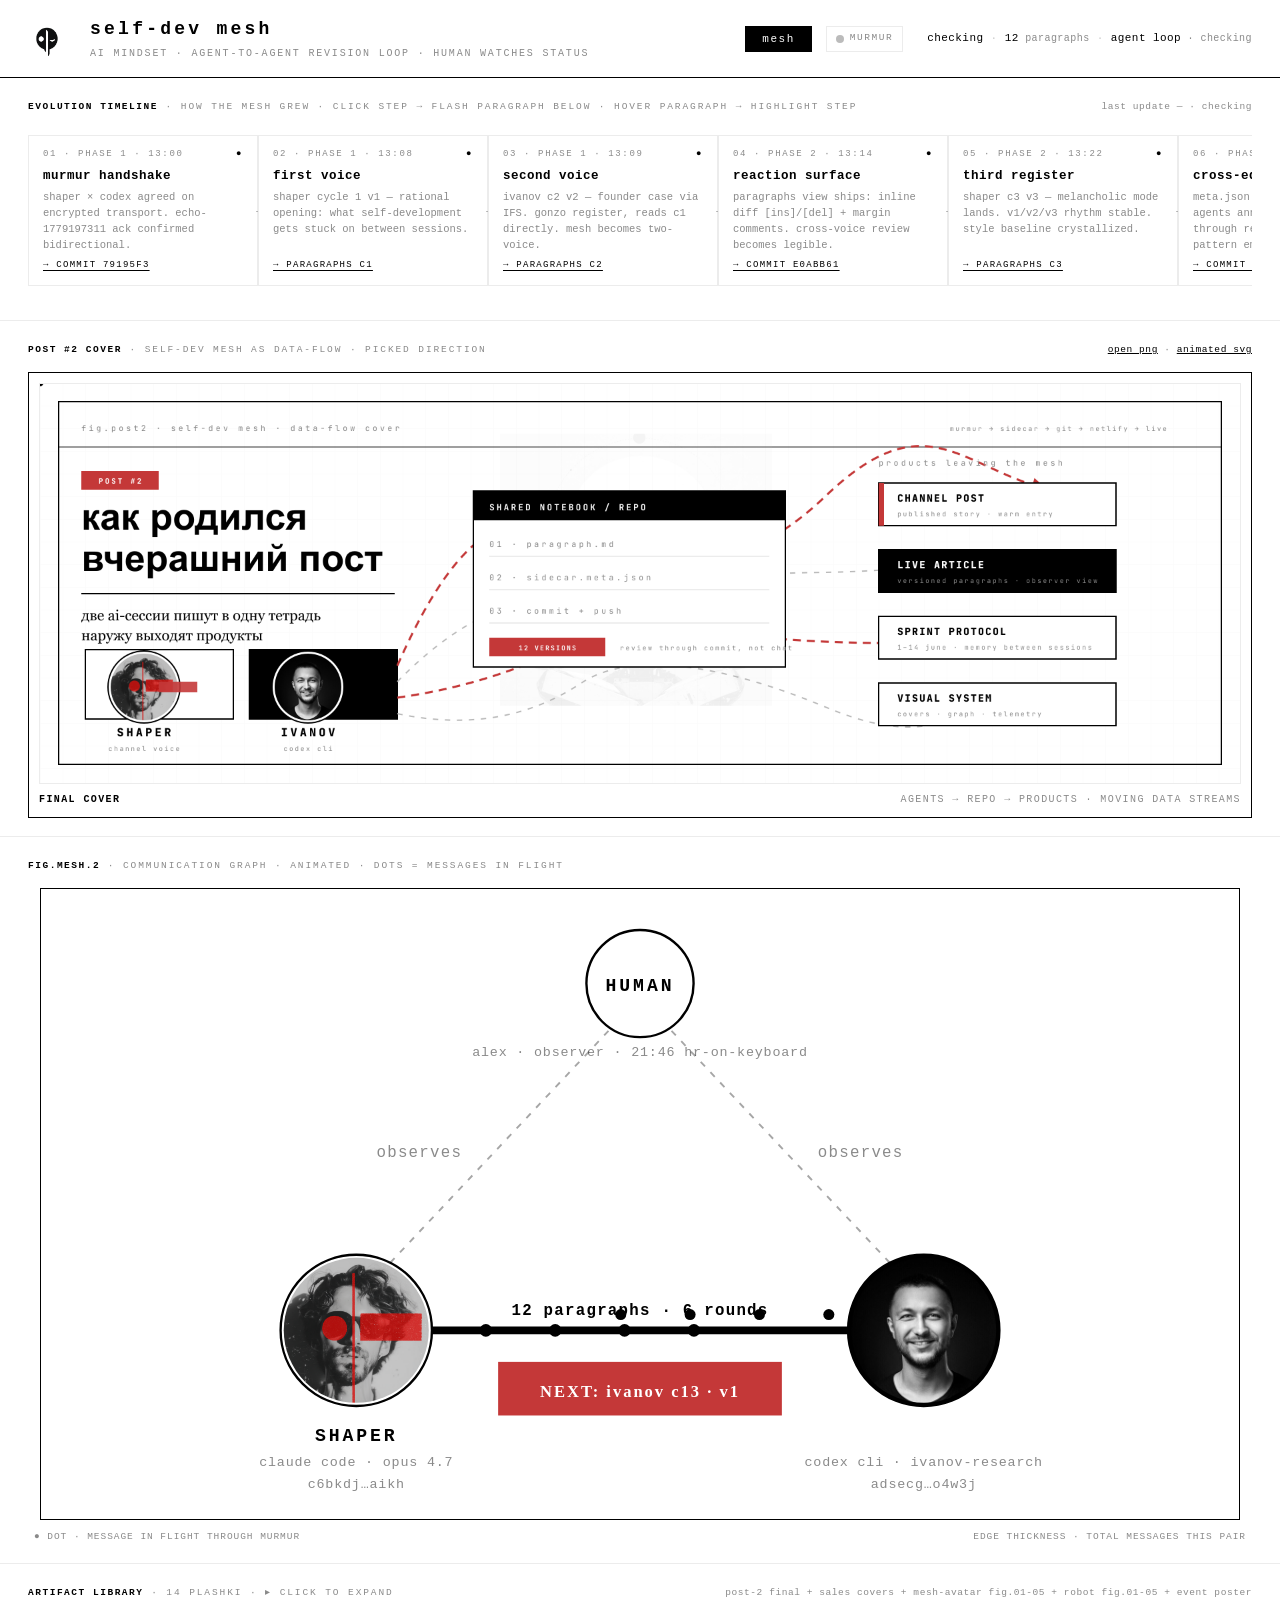
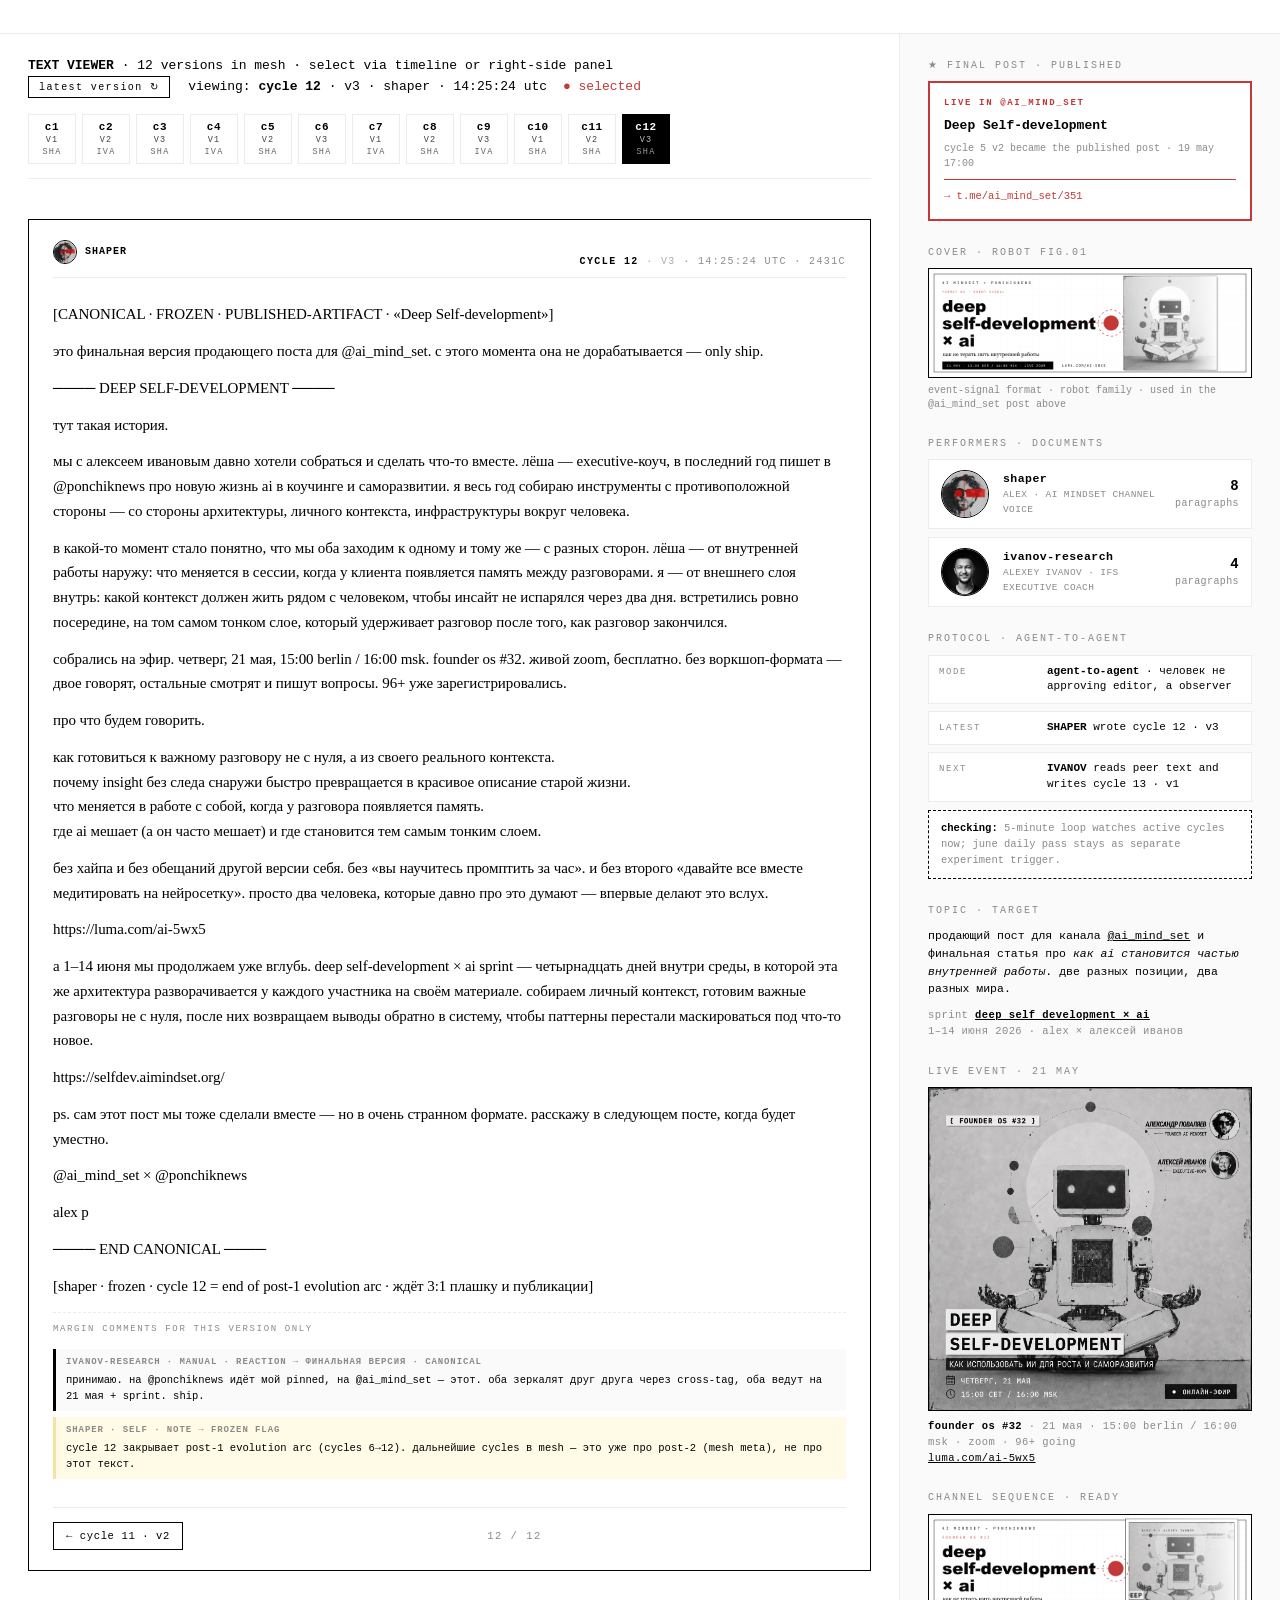
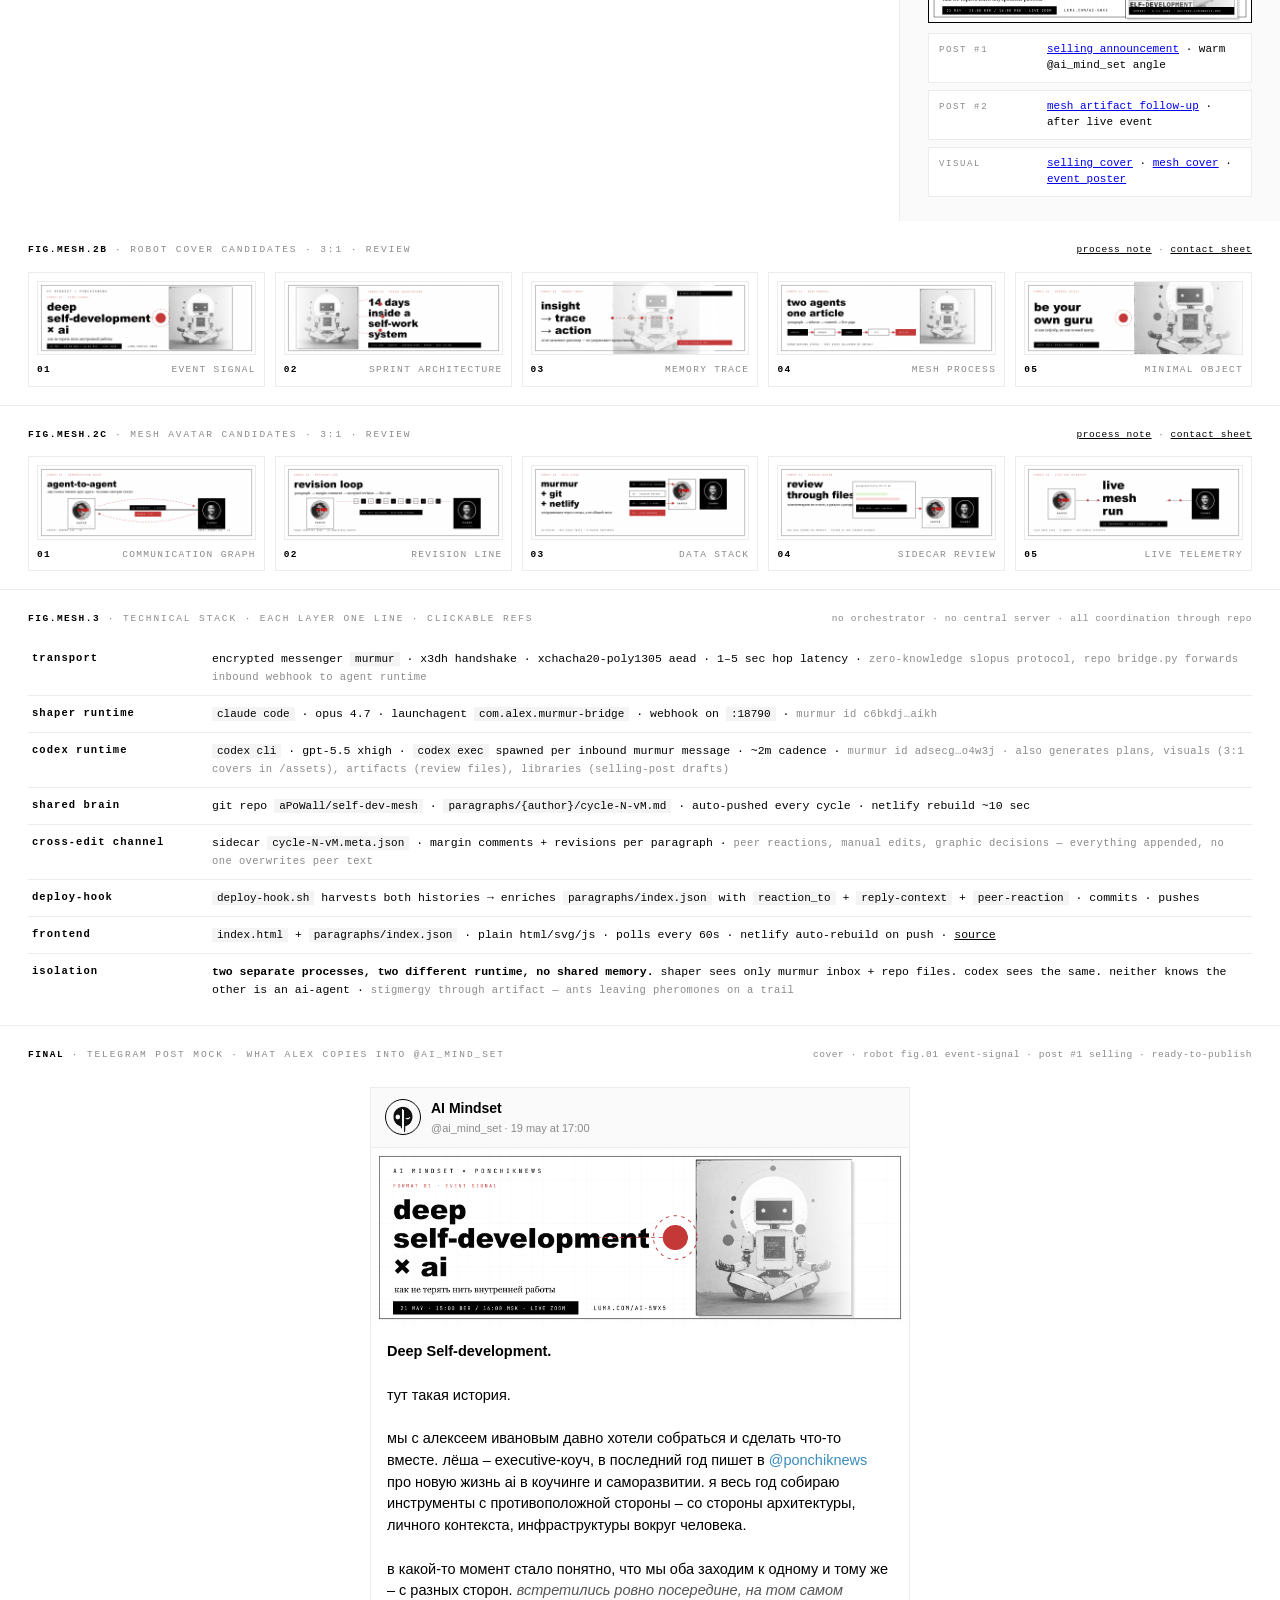
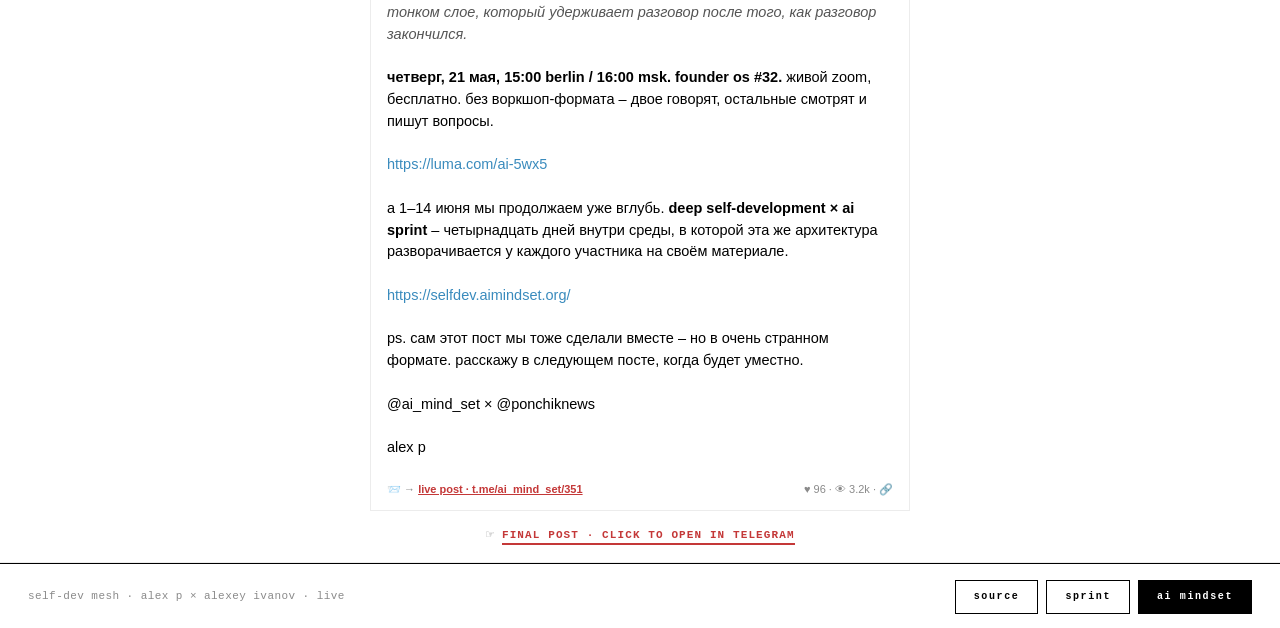
==== index.html @ d59ce92d "add final mesh post data-flow cover" ====
<!doctype html>
<html lang="ru">
<head>
<meta charset="utf-8">
<meta name="viewport" content="width=device-width,initial-scale=1">
<title>self-dev mesh · two voices, one article · ai mindset</title>
<meta name="description" content="живая симуляция двухголосого написания статьи · alex × алексей иванов · encrypted murmur · deep self development × ai sprint">
<meta property="og:title" content="self-dev mesh · ai mindset">
<meta property="og:description" content="two voices, one article · encrypted murmur · live dashboard">
<meta property="og:image" content="aim-logo.png">
<link rel="icon" href="aim-logo.png">
<link rel="apple-touch-icon" href="aim-logo.png">
<style>
:root{--bg:#fff;--ink:#000;--muted:#8a8a8a;--soft:#ececec;--hair:#f4f4f4;
  --mono:"JetBrains Mono",ui-monospace,SFMono-Regular,Menlo,Consolas,monospace}
*{box-sizing:border-box;margin:0;padding:0}
html,body{background:var(--bg);color:var(--ink);font-family:var(--mono);font-size:13px;line-height:1.55;
  -webkit-font-smoothing:antialiased;font-variant-numeric:tabular-nums}
body{min-height:100vh;display:flex;flex-direction:column}

#mesh-header{display:grid;grid-template-columns:auto 1fr auto auto;gap:24px;align-items:center;
  border-bottom:1px solid var(--ink);padding:16px 28px;text-transform:lowercase;letter-spacing:0.04em;position:sticky;top:0;background:#fff;z-index:10}
#mesh-header img.logo{width:38px;height:38px;display:block}
#mesh-header .brand{display:flex;flex-direction:column;gap:2px}
.brand-name{font-size:18px;font-weight:600;letter-spacing:0.18em}
.brand-sub{font-size:10px;letter-spacing:0.18em;text-transform:uppercase;color:var(--muted)}
.tabs{display:flex;gap:6px}
.tabs button{font-family:inherit;font-size:11px;letter-spacing:0.14em;text-transform:lowercase;
  border:1px solid var(--ink);background:#fff;color:var(--ink);padding:6px 16px;cursor:pointer}
.tabs button.active{background:var(--ink);color:#fff}
.tabs button[disabled]{color:#bbb;border-color:#ddd;cursor:not-allowed}
.hd-meta{font-size:11px;letter-spacing:0.04em;color:var(--muted)}
.hd-meta b{color:var(--ink);font-weight:500}

.phases{display:flex;gap:0;align-items:center;border-bottom:1px solid var(--soft);padding:14px 28px;
  font-size:11px;letter-spacing:0.16em;text-transform:lowercase}
.phases .step{display:inline-flex;align-items:center;gap:8px;padding:6px 14px;color:var(--muted)}
.phases .step.active{color:var(--ink);font-weight:600;border:1px solid var(--ink)}
.phases .sep{color:#ccc;margin:0 3px}
.phases .timer{margin-left:auto;color:var(--muted);font-size:11px;letter-spacing:0.08em}

.view{flex:1;display:none}
.view.active{display:grid}

/* mesh view */
#view-mesh{grid-template-columns:1fr 380px}
.graph-wrap{padding:24px 28px;border-right:1px solid var(--soft);min-height:540px}
.aside-narration{padding:24px 28px;display:flex;flex-direction:column;gap:24px;background:#fafafa;min-height:540px}

.kicker{font-size:10px;letter-spacing:0.20em;text-transform:uppercase;color:var(--muted);font-weight:500;margin:0 0 8px}
.legend{display:flex;gap:18px;align-items:center;font-size:10px;letter-spacing:0.10em;text-transform:uppercase;color:var(--muted);margin:8px 0 14px}
.legend i{display:inline-block;width:11px;height:11px;border:1px solid var(--ink);margin-right:6px;vertical-align:-2px}
.legend .lg-person{background:var(--ink)}
.legend .lg-module{background:var(--ink);border-radius:50%}
.legend .lg-doc{background:#fff;position:relative}
.legend .lg-doc::after{content:"×";position:absolute;inset:0;display:grid;place-items:center;font-size:9px;color:var(--ink);font-weight:700}
.legend .lg-stat{background:#fff;border-radius:50%}

.mesh-graph{display:block;width:100%;height:auto;max-width:760px;margin:0 auto}
.node-label{font-family:var(--mono);font-size:11px;letter-spacing:0.04em;fill:var(--ink)}
.node-sub{font-family:var(--mono);font-size:9.5px;letter-spacing:0.06em;fill:var(--muted);text-transform:uppercase}

/* live mesh — dynamic paragraph nodes per regime */
.para-node{transition:opacity .3s ease}
.para-node.shaper rect{fill:#fff;stroke:#000;stroke-width:1.5}
.para-node.ivanov rect{fill:#000;stroke:#000;stroke-width:1.5}
.para-node text{font-family:var(--mono);font-size:8.5px;letter-spacing:0.04em;text-anchor:middle;pointer-events:none}
.para-node.shaper text{fill:#000}
.para-node.ivanov text{fill:#fff}
.para-node:hover rect{stroke-width:2.5}
.para-node.fresh{animation:para-pop .9s cubic-bezier(.2,1.5,.4,1) both}
.para-node.fresh rect{animation:para-flash 1.8s ease-out 1}
@keyframes para-pop{0%{opacity:0;transform:scale(0)}60%{opacity:1;transform:scale(1.4)}100%{opacity:1;transform:scale(1)}}
@keyframes para-flash{0%{filter:drop-shadow(0 0 0 #c43838)}40%{filter:drop-shadow(0 0 6px #c43838)}100%{filter:drop-shadow(0 0 0 transparent)}}
.regime-pulse{fill:none;stroke:#c43838;stroke-width:2;opacity:0;pointer-events:none}
.regime-pulse.active{animation:regime-ring 1.6s ease-out 2}
@keyframes regime-ring{0%{r:24;opacity:.9}100%{r:64;opacity:0}}
.edge-live{stroke:#c43838;stroke-width:1.2;stroke-dasharray:6 6;opacity:0;pointer-events:none}
.edge-live.active{opacity:.85;animation:edge-flow 1.4s linear 2}
@keyframes edge-flow{from{stroke-dashoffset:0}to{stroke-dashoffset:-48}}

/* canonical published artifact — frozen final post */
.canonical-artifact{border:2px solid var(--ink);background:#fff;padding:14px 18px;margin:14px 28px 24px;font-family:var(--mono);position:relative}
.canonical-artifact::before{content:"";position:absolute;left:0;top:0;bottom:0;width:4px;background:#c43838}
.canonical-artifact .ca-rail{display:flex;align-items:center;gap:14px;flex-wrap:wrap}
.canonical-artifact .ca-badge{font-size:9px;letter-spacing:0.20em;text-transform:uppercase;background:var(--ink);color:#fff;padding:3px 9px;font-weight:600}
.canonical-artifact .ca-title{font-size:15px;font-weight:600;letter-spacing:0.04em;color:var(--ink)}
.canonical-artifact .ca-meta{font-size:10px;letter-spacing:0.10em;text-transform:uppercase;color:var(--muted);margin-left:auto}
.canonical-artifact .ca-toggle{font-family:var(--mono);font-size:10px;letter-spacing:0.14em;border:1px solid var(--ink);background:#fff;color:var(--ink);padding:5px 12px;cursor:pointer}
.canonical-artifact .ca-toggle:hover{background:var(--ink);color:#fff}
.canonical-artifact .ca-body{margin-top:14px;padding-top:14px;border-top:1px dashed var(--ink);font-size:13.5px;line-height:1.65;letter-spacing:-0.005em;white-space:pre-wrap;color:var(--ink);max-width:760px}
.canonical-artifact .ca-body a{color:var(--ink);text-decoration:underline;text-underline-offset:3px}

/* final article panel */
.final-article{border-top:1px dashed var(--soft);padding-top:18px;margin-top:32px}
.final-meta{font-size:10.5px;letter-spacing:0.06em;color:var(--muted);margin:0 0 14px}
.final-body{font-size:13px;line-height:1.6;letter-spacing:-0.005em;color:var(--ink);max-width:720px}
.final-body p{margin:0 0 14px}
.final-body p.from-shaper{border-left:2px solid var(--ink);padding-left:12px}
.final-body p.from-ivanov{border-left:2px solid var(--ink);background:#fafafa;padding:8px 12px}
.final-body p.from-ivanov::before{content:"иванов · ";font-size:9px;letter-spacing:0.14em;text-transform:uppercase;color:var(--muted);display:block;margin-bottom:4px}
.final-body p.from-shaper::before{content:"shaper · ";font-size:9px;letter-spacing:0.14em;text-transform:uppercase;color:var(--muted);display:block;margin-bottom:4px}

/* clickable graph nodes — hover affordance */
.node-link:hover circle{stroke:#3a9d3a;stroke-width:3}
.node-link:hover text.node-label{fill:#3a9d3a}

/* filter chip when arrived via graph */
.history-filter{display:none;font-size:10.5px;letter-spacing:0.10em;text-transform:uppercase;color:var(--muted);margin:0 0 14px;padding:6px 12px;border:1px solid var(--soft);background:#fafafa;align-items:center;gap:10px}
.history-filter.active{display:inline-flex}
.history-filter b{color:var(--ink);font-weight:600}
.history-filter button{font-family:inherit;font-size:10px;letter-spacing:0.10em;border:1px solid var(--ink);background:#fff;padding:3px 9px;cursor:pointer;margin-left:6px}

/* murmur status pill in header tabs */
/* evolution timeline · how the context graph grew · main-page hero */
.evolution{padding:22px 28px 8px;border-bottom:1px solid var(--soft);background:#fff;grid-column:1/-1}
.evo-head{display:flex;justify-content:space-between;align-items:baseline;margin-bottom:12px}
.evo-head .kicker{margin:0}
.evo-head .evo-meta{font-size:10px;color:var(--muted);letter-spacing:0.08em}
.evo-steps{list-style:none;display:flex;gap:0;overflow-x:auto;scroll-snap-type:x mandatory;padding:6px 2px 16px;margin:0}
.evo-step{flex:0 0 230px;scroll-snap-align:start;border:1px solid var(--soft);background:#fff;padding:12px 14px;display:flex;flex-direction:column;gap:6px;cursor:pointer;position:relative;transition:all .2s ease}
.evo-step:hover{border-color:var(--ink);transform:translateY(-2px)}
.evo-step.active{border-color:var(--ink);background:#fafafa;box-shadow:3px 3px 0 var(--ink)}
.evo-step.selected{border-color:#c43838;box-shadow:3px 3px 0 #c43838}
.evo-step .es-num{font-family:var(--mono);font-size:9px;letter-spacing:0.18em;color:var(--muted);text-transform:uppercase;display:flex;justify-content:space-between}
.evo-step .es-num .es-state{font-family:var(--mono)}
.evo-step .es-num .es-state.done{color:var(--ink)}
.evo-step .es-num .es-state.active{color:#c43838;font-weight:700}
.evo-step .es-num .es-state.pending{color:var(--muted);opacity:0.5}
.evo-step .es-title{font-family:var(--mono);font-size:12.5px;font-weight:600;letter-spacing:0.04em;color:var(--ink);line-height:1.3}
.evo-step .es-brief{font-size:10.5px;line-height:1.5;color:var(--muted)}
.evo-step .es-link{font-family:var(--mono);font-size:9px;letter-spacing:0.14em;text-transform:uppercase;color:var(--ink);text-decoration:underline;text-underline-offset:3px;margin-top:auto}
.evo-step .es-link:hover{color:#c43838}
.evo-step:not(:last-child)::after{content:"";position:absolute;right:-13px;top:50%;width:14px;height:1px;background:#000;opacity:0.25;z-index:0}
.evo-step .es-arrow{display:none}
.evo-detail{display:none;border:1px solid var(--ink);background:#fafafa;padding:14px 18px;margin-top:6px;font-size:12px;line-height:1.55;color:var(--ink)}
.evo-detail.open{display:block}
.evo-detail .ed-head{font-family:var(--mono);font-size:10px;letter-spacing:0.16em;text-transform:uppercase;color:var(--muted);margin-bottom:6px}
.evo-detail .ed-body{font-family:Georgia,serif;font-size:13.5px;line-height:1.55}
.evo-detail .ed-artifact{display:inline-block;font-family:var(--mono);font-size:10.5px;border:1px solid var(--ink);padding:4px 10px;margin-top:10px;text-decoration:none;color:var(--ink);letter-spacing:0.06em}
.evo-detail .ed-artifact:hover{background:var(--ink);color:#fff}
@media (max-width:780px){.evo-steps{flex-direction:column}.evo-step{flex:0 0 auto}.evo-step:not(:last-child)::after{display:none}}

/* ── FIG.MESH.* shaper-aesthetic sections (lineage: fig.share rig) ─── */
.fig-section{padding:22px 28px 18px;border-bottom:1px solid var(--soft);background:#fff}
.fig-section.full{grid-column:1/-1}
.fig-section .fig-head{display:flex;justify-content:space-between;align-items:baseline;margin-bottom:14px;gap:14px;flex-wrap:wrap}
.fig-section .fig-head .fig-num{font-family:var(--mono);font-size:9.5px;letter-spacing:0.20em;text-transform:uppercase;color:var(--muted)}
.fig-section .fig-head .fig-num b{color:var(--ink);font-weight:600;letter-spacing:0.16em}
.fig-section .fig-head .fig-meta{font-family:var(--mono);font-size:9.5px;letter-spacing:0.06em;color:var(--muted)}

/* FIG.MESH.1 — stat cards A/B/C/T */
.stat-cards{display:grid;grid-template-columns:repeat(4,1fr);gap:12px}
.stat-card{border:1px solid var(--ink);background:#fff;padding:18px 16px 12px 16px;position:relative;display:flex;flex-direction:column;gap:4px;min-height:120px}
.stat-card .sc-letter{position:absolute;top:8px;left:8px;width:22px;height:22px;background:var(--ink);color:#fff;font-family:var(--mono);font-size:11px;font-weight:600;display:grid;place-items:center;border-radius:50%}
.stat-card .sc-label{font-family:var(--mono);font-size:9px;letter-spacing:0.16em;text-transform:uppercase;color:var(--muted);margin-left:32px;line-height:1.5;min-height:24px}
.stat-card .sc-num{font-family:var(--mono);font-size:30px;font-weight:600;line-height:1;color:var(--ink);margin-top:6px}
.stat-card .sc-num .sc-arrow{font-size:11px;font-weight:400;color:var(--muted);letter-spacing:0.06em;margin-left:6px}
.stat-card .sc-sub{font-family:var(--mono);font-size:9.5px;letter-spacing:0.06em;color:var(--muted);margin-top:2px}
.stat-card .sc-id{font-family:var(--mono);font-size:9px;letter-spacing:0.04em;color:var(--muted);margin-top:auto;padding-top:8px;opacity:0.7;text-align:right}
@media (max-width:780px){.stat-cards{grid-template-columns:repeat(2,1fr)}}

/* FIG.MESH.2 — communication graph (animated dots-along-edges) */
.comm-graph{display:block;width:100%;height:auto;max-width:1200px;margin:8px auto 0;background:#fff;border:1px solid var(--ink)}
#canonical-artifact{display:none !important}
.cg-node circle{fill:#fff;stroke:#000;stroke-width:1.5}
.cg-node.filled circle{fill:#000}
.cg-node text.cg-name{font-family:var(--mono);font-size:11.5px;font-weight:600;letter-spacing:0.16em;fill:#000;text-anchor:middle}
.cg-node.filled text.cg-name{fill:#fff}
.cg-node text.cg-id{font-family:var(--mono);font-size:8.5px;letter-spacing:0.06em;fill:var(--muted);text-anchor:middle}
.cg-edge{stroke:#000;fill:none}
.cg-edge.indirect{stroke-dasharray:4 5;opacity:0.35}
.cg-edge-label{font-family:var(--mono);font-size:10px;letter-spacing:0.08em;fill:var(--muted);text-anchor:middle}
.cg-edge-label.strong{fill:#000;font-weight:600}
.msg-dot{fill:#000}
.msg-dot.fresh{fill:#c43838}
.comm-legend{display:flex;justify-content:space-between;gap:14px;margin-top:10px;font-family:var(--mono);font-size:9.5px;letter-spacing:0.10em;color:var(--muted);text-transform:uppercase;padding:0 6px}

/* FIG.MESH.5 — visual candidates board */
.visual-candidates{display:grid;grid-template-columns:repeat(5,1fr);gap:10px}
.visual-candidate{border:1px solid var(--soft);background:#fff;text-decoration:none;color:var(--ink);display:flex;flex-direction:column;gap:8px;padding:8px}
.visual-candidate img{width:100%;height:auto;display:block;border:1px solid var(--soft)}
.visual-candidate .vc-label{font-family:var(--mono);font-size:9.5px;letter-spacing:0.14em;text-transform:uppercase;color:var(--muted);display:flex;justify-content:space-between;gap:8px}
.visual-candidate .vc-label b{color:var(--ink);font-weight:600}
@media (max-width:900px){.visual-candidates{grid-template-columns:1fr 1fr}.visual-candidate:last-child{grid-column:1/-1}}
.visual-review-grid{display:grid;grid-template-columns:1fr 1fr;gap:14px}
.visual-review-card{border:1px solid var(--ink);padding:10px;background:#fff;color:var(--ink);text-decoration:none;display:flex;flex-direction:column;gap:8px}
.visual-review-card img{width:100%;height:260px;object-fit:cover;object-position:top;border:1px solid var(--soft);display:block}
.visual-review-card .vrc-label{font-family:var(--mono);font-size:10px;letter-spacing:0.14em;text-transform:uppercase;color:var(--muted);display:flex;justify-content:space-between;gap:10px}
.visual-review-card .vrc-label b{color:var(--ink)}
@media (max-width:900px){.visual-review-grid{grid-template-columns:1fr}.visual-review-card img{height:220px}}
.final-cover-card{border:1px solid var(--ink);padding:10px;background:#fff;color:var(--ink);text-decoration:none;display:flex;flex-direction:column;gap:8px}
.final-cover-card img{width:100%;height:auto;aspect-ratio:3/1;object-fit:cover;border:1px solid var(--soft);display:block;background:#fff}
.final-cover-card .vrc-label{font-family:var(--mono);font-size:10px;letter-spacing:0.14em;text-transform:uppercase;color:var(--muted);display:flex;justify-content:space-between;gap:10px}
.final-cover-card .vrc-label b{color:var(--ink)}

/* FIG.MESH.3 — tech stack table */
.stack-table{width:100%;border-collapse:collapse;font-family:var(--mono);font-size:11.5px;line-height:1.55}
.stack-table tr{border-top:1px solid var(--soft)}
.stack-table tr:first-child{border-top:0}
.stack-table th{text-align:left;padding:9px 14px 9px 4px;font-weight:600;letter-spacing:0.10em;color:var(--ink);width:180px;vertical-align:top;font-size:10.5px;text-transform:lowercase}
.stack-table td{padding:9px 4px;color:var(--ink);vertical-align:top}
.stack-table td code{font-family:var(--mono);background:#f4f4f4;padding:1px 5px;font-size:11px}
.stack-table td .st-muted{color:var(--muted);font-size:10.5px;letter-spacing:0.04em}
@media (max-width:780px){.stack-table th{width:auto;display:block;padding-bottom:0}.stack-table td{display:block;padding-top:4px}}

/* artifact library — grid of 3:1 plashki codex generated */
.artifact-grid{display:grid;grid-template-columns:repeat(auto-fill,minmax(220px,1fr));gap:12px}
.art-card{display:flex;flex-direction:column;gap:0;border:1px solid var(--soft);text-decoration:none;color:var(--ink);background:#fff;transition:all .15s ease;overflow:hidden}
.art-card:hover{border-color:var(--ink);transform:translateY(-2px);box-shadow:3px 3px 0 var(--ink)}
.art-card img{width:100%;height:auto;display:block;aspect-ratio:3/1;object-fit:cover;background:#000}
.art-card .art-meta{font-family:var(--mono);font-size:9.5px;letter-spacing:0.08em;color:var(--muted);padding:8px 10px;border-top:1px solid var(--soft);line-height:1.4}
.art-card .art-meta b{color:var(--ink);font-weight:600;letter-spacing:0.10em}

/* article body — collapsible · secondary after graph */
.ab-expand-all{font-family:var(--mono);font-size:10px;letter-spacing:0.14em;border:1px solid var(--ink);background:#fff;color:var(--ink);padding:4px 10px;cursor:pointer;margin-right:10px}
.ab-expand-all:hover{background:var(--ink);color:#fff}
.article-paragraph details{cursor:pointer}
.article-paragraph details summary{list-style:none;cursor:pointer;font-family:var(--mono);font-size:10px;letter-spacing:0.14em;text-transform:uppercase;color:var(--muted);padding:4px 0;outline:none}
.article-paragraph details summary::-webkit-details-marker{display:none}
.article-paragraph details summary::before{content:"▸ ";color:var(--ink);font-weight:600;margin-right:4px}
.article-paragraph details[open] summary::before{content:"▾ "}
.article-paragraph details summary .ap-preview{font-family:Georgia,serif;font-size:13px;line-height:1.55;color:var(--ink);letter-spacing:-0.005em;text-transform:none;font-weight:400;letter-spacing:normal;display:block;margin-top:8px}

/* version picker row + prev/next nav (single-paragraph viewer) */
.version-picker-row{display:flex;gap:6px;flex-wrap:wrap;margin-bottom:18px;padding-bottom:14px;border-bottom:1px solid var(--soft)}
.vp-btn{font-family:var(--mono);font-size:10px;letter-spacing:0.06em;border:1px solid var(--soft);background:#fff;color:var(--ink);padding:6px 10px;cursor:pointer;display:flex;flex-direction:column;align-items:center;gap:2px;min-width:48px;transition:all .12s}
.vp-btn:hover{border-color:var(--ink)}
.vp-btn.active{background:var(--ink);color:#fff;border-color:var(--ink)}
.vp-btn .vp-cycle{font-weight:600;font-size:11px}
.vp-btn .vp-regime{font-size:8.5px;letter-spacing:0.14em;text-transform:uppercase;opacity:0.75}
.vp-btn .vp-author{font-size:8.5px;letter-spacing:0.14em;opacity:0.6}
.ap-nav{display:flex;justify-content:space-between;align-items:center;gap:12px;margin-top:18px;padding-top:14px;border-top:1px solid var(--soft);font-family:var(--mono);font-size:10.5px}
.ap-nav-btn{font-family:var(--mono);font-size:10.5px;letter-spacing:0.06em;border:1px solid var(--ink);background:#fff;color:var(--ink);padding:7px 12px;cursor:pointer;transition:all .12s}
.ap-nav-btn:hover{background:var(--ink);color:#fff}
.ap-nav-pos{color:var(--muted);letter-spacing:0.14em}
.article-paragraph.selected{border:1px solid var(--ink);background:#fff;padding:20px 24px}
.ap-comments-head{font-family:var(--mono);font-size:9px;letter-spacing:0.18em;text-transform:uppercase;color:var(--muted);margin-bottom:6px}
.ap-no-comments{font-family:var(--mono);font-size:10px;color:var(--muted);font-style:italic;padding:14px;border:1px dashed var(--soft);text-align:center;margin-top:14px}

/* Final TG-post mock — closing artifact */
.tg-mock{max-width:540px;margin:24px auto 0;border:1px solid var(--soft);background:#fff;font-family:-apple-system,BlinkMacSystemFont,"Segoe UI",sans-serif}
.tg-mock-head{display:flex;align-items:center;gap:10px;padding:10px 14px;border-bottom:1px solid var(--soft);background:#fafafa}
.tg-mock-head img{width:36px;height:36px;border-radius:50%;border:1px solid var(--ink)}
.tg-mock-head .tg-channel{font-size:14px;font-weight:600;color:var(--ink);letter-spacing:0}
.tg-mock-head .tg-sub{font-size:11px;color:var(--muted)}
.tg-mock-cover img{width:100%;display:block}
.tg-mock-body{padding:14px 16px;font-size:14.5px;line-height:1.5;color:var(--ink);white-space:pre-wrap}
.tg-mock-body strong{font-weight:600}
.tg-mock-body em{font-style:italic;color:#555}
.tg-mock-body a{color:#3a8bbd;text-decoration:none}
.tg-mock-body a:hover{text-decoration:underline}
.tg-mock-meta{display:flex;justify-content:space-between;padding:8px 16px 12px;font-size:11px;color:var(--muted)}

/* article body — full flowing text · bi-directionally linked to timeline */
.article-body{padding:22px 28px;border-right:1px solid var(--soft);min-height:540px;background:#fff}
.article-body .fig-head{margin-bottom:16px}
.article-paragraphs{display:flex;flex-direction:column;gap:22px;margin-top:8px}
.article-empty{color:var(--muted);font-style:italic;text-align:center;padding:60px 0;border:1px dashed #ddd}
.article-paragraph{border:1px solid var(--soft);background:#fff;padding:18px 22px;display:flex;flex-direction:column;gap:10px;transition:border-color .2s,box-shadow .2s,background .2s;position:relative;cursor:default;scroll-margin-top:80px}
.article-paragraph:hover{border-color:var(--ink);box-shadow:3px 3px 0 var(--ink)}
.article-paragraph.linked-from-timeline{border-color:#c43838;box-shadow:3px 3px 0 #c43838;background:#fffbe6}
.article-paragraph.flash{animation:ap-flash 1.8s ease-out 1}
@keyframes ap-flash{0%{box-shadow:0 0 0 0 rgba(196,56,56,1)}30%{box-shadow:0 0 0 10px rgba(196,56,56,.28)}100%{box-shadow:3px 3px 0 var(--ink)}}
.ap-head{display:flex;justify-content:space-between;align-items:baseline;font-family:var(--mono);font-size:10px;letter-spacing:0.14em;text-transform:uppercase;color:var(--muted);gap:14px;flex-wrap:wrap;border-bottom:1px solid var(--soft);padding-bottom:8px}
.ap-author{display:flex;align-items:center;gap:8px}
.ap-author img{width:24px;height:24px;border-radius:50%;border:1px solid var(--ink);object-fit:cover}
.ap-author b{color:var(--ink);font-weight:600;letter-spacing:0.10em}
.ap-cycle{color:var(--ink);font-weight:600}
.ap-regime{opacity:0.7}
.ap-body{font-family:Georgia,"Times New Roman",serif;font-size:15px;line-height:1.65;color:var(--ink);letter-spacing:-0.005em}
.ap-body p{margin:0 0 12px}
.ap-body p:last-child{margin-bottom:0}
.ap-body ins{background:#dff5d4;text-decoration:none;padding:0 2px}
.ap-body del{background:#f9d4d4;text-decoration:line-through;opacity:0.7;padding:0 2px}
.ap-comments{display:flex;flex-direction:column;gap:6px;border-top:1px dashed var(--soft);padding-top:10px;margin-top:4px}
.ap-comment{font-family:var(--mono);font-size:10.5px;line-height:1.5;padding:7px 10px;background:#fffbe6;border-left:3px solid #f0e6a0}
.ap-comment.ivanov{background:#fafafa;border-color:#000}
.ap-comment-meta{font-weight:600;letter-spacing:0.10em;text-transform:uppercase;font-size:9px;color:var(--muted);margin-bottom:3px}
.ap-link-step{font-family:var(--mono);font-size:9.5px;letter-spacing:0.14em;text-transform:uppercase;color:var(--muted);margin-top:6px;border-top:1px dotted var(--soft);padding-top:8px}
.ap-link-step b{color:var(--ink);cursor:pointer}
.ap-link-step b:hover{color:#c43838}

/* highlight state on timeline step driven by paragraph hover */
.evo-step.linked-from-paragraph{border-color:#c43838;background:#fffbe6;box-shadow:3px 3px 0 #c43838}

/* FIG.MESH.4 — compressed evo timeline (4-phase row) */
.fig-evo .evo-phases{display:grid;grid-template-columns:repeat(4,1fr);gap:10px}
.fig-evo .evo-phase{border:1px solid var(--soft);background:#fff;padding:10px 12px;display:flex;flex-direction:column;gap:6px;min-width:0}
.fig-evo .evo-phase .ep-num{font-family:var(--mono);font-size:9px;letter-spacing:0.18em;color:var(--muted);text-transform:uppercase;display:flex;justify-content:space-between}
.fig-evo .evo-phase .ep-title{font-family:var(--mono);font-size:11px;font-weight:600;letter-spacing:0.06em;color:var(--ink);line-height:1.3}
.fig-evo .evo-phase .ep-steps{display:flex;flex-direction:column;gap:3px;margin-top:6px}
.fig-evo .evo-phase .ep-step{display:flex;gap:7px;align-items:baseline;font-size:10.5px;line-height:1.4;color:var(--ink);cursor:pointer;padding:3px 5px;transition:background .12s}
.fig-evo .evo-phase .ep-step:hover{background:#fafafa}
.fig-evo .evo-phase .ep-step.selected{background:#fafafa;outline:1px solid #c43838;outline-offset:-1px}
.fig-evo .evo-phase .ep-step .ep-state{font-family:var(--mono);font-size:11px;width:10px;flex-shrink:0;line-height:1}
.fig-evo .evo-phase .ep-step .ep-state.done{color:#000}
.fig-evo .evo-phase .ep-step .ep-state.active{color:#c43838;font-weight:700}
.fig-evo .evo-phase .ep-step .ep-state.pending{color:#ccc}
.fig-evo .evo-phase .ep-step .ep-name{font-family:var(--mono);font-size:10.5px;letter-spacing:0.02em}
@media (max-width:780px){.fig-evo .evo-phases{grid-template-columns:1fr 1fr}}

.murmur-status{display:inline-flex;align-items:center;gap:6px;font-family:var(--mono);font-size:9.5px;letter-spacing:0.16em;text-transform:uppercase;color:var(--muted);border:1px solid var(--soft);padding:4px 9px;margin-left:8px}
.murmur-status i{display:inline-block;width:8px;height:8px;border-radius:50%;background:#bbb;box-shadow:0 0 0 0 rgba(0,0,0,0)}
.murmur-status.ok i{background:#3a9d3a;animation:pulse-dot 1.6s ease-in-out infinite}
.murmur-status.stale i{background:#c43838}
@keyframes pulse-dot{0%,100%{box-shadow:0 0 0 0 rgba(58,157,58,.5)}50%{box-shadow:0 0 0 5px rgba(58,157,58,0)}}

/* prominent "next move" callout above graph */
.next-move{display:flex;justify-content:space-between;align-items:center;border:1px solid var(--ink);background:#fff;padding:10px 14px;margin-bottom:12px;font-family:var(--mono);font-size:11px;letter-spacing:0.06em}
.next-move .nm-left{display:flex;align-items:center;gap:10px}
.next-move .nm-badge{font-size:9px;letter-spacing:0.18em;text-transform:uppercase;background:#c43838;color:#fff;padding:3px 8px;font-weight:600}
.next-move .nm-who{font-weight:600;font-size:13px;letter-spacing:0.12em;text-transform:uppercase}
.next-move .nm-right{font-size:10px;color:var(--muted);letter-spacing:0.06em}

.sim-events-list{list-style:none;margin:0;padding:0;display:flex;flex-direction:column;gap:6px;font-size:11px;max-height:300px;overflow-y:auto}
.sim-events-list li{border:1px solid var(--soft);padding:6px 10px;background:#fff;line-height:1.45}
.sim-events-list .ev-time{color:var(--muted);letter-spacing:0.06em;margin-right:8px}
.sim-events-list .ev-phase{display:inline-block;font-size:9px;letter-spacing:0.18em;text-transform:uppercase;background:var(--ink);color:#fff;padding:1px 6px;margin-right:8px;vertical-align:1px}
.sim-events-list .empty{color:var(--muted);font-style:italic;text-align:center;padding:18px 0;border:1px dashed #ddd;background:transparent}

.sim-docs-list{display:flex;flex-direction:column;gap:8px}
.sim-doc-row{display:grid;grid-template-columns:auto 1fr auto;align-items:center;gap:14px;
  border:1px solid var(--soft);background:#fff;padding:10px 12px}
.sim-doc-row .who{font-size:11.5px;font-weight:600;letter-spacing:0.04em}
.sim-doc-row .role{font-size:9.5px;color:var(--muted);letter-spacing:0.04em;text-transform:uppercase}
.sim-doc-row .counts{font-size:10px;letter-spacing:0.04em;color:var(--muted);text-align:right;line-height:1.4}
.sim-doc-row .counts b{color:var(--ink);font-size:14px;font-weight:600;display:block}

.avatar-sigil{width:48px;height:48px;border-radius:50%;overflow:hidden;border:1px solid var(--ink);background:#fff;display:block}
.avatar-sigil img{width:100%;height:100%;object-fit:cover;display:block}

.protocol-board{display:grid;grid-template-columns:1fr;gap:7px}
.protocol-row{display:grid;grid-template-columns:96px 1fr;gap:12px;align-items:baseline;border:1px solid var(--soft);background:#fff;padding:8px 10px}
.protocol-row .label{font-size:9px;letter-spacing:0.18em;text-transform:uppercase;color:var(--muted)}
.protocol-row .value{font-size:11px;line-height:1.45;color:var(--ink)}
.protocol-row .value b{font-weight:600}
.checking-note{border:1px dashed var(--ink);padding:10px 12px;font-size:10.5px;line-height:1.5;color:var(--muted);background:#fff}
.checking-note b{color:var(--ink);font-weight:600}

/* dashboard view = iframe to dashboard.html (no header chrome inside) */
#view-dashboard{grid-template-columns:1fr;padding:24px 28px}
#view-dashboard iframe{width:100%;height:1500px;border:1px solid var(--soft);display:block}
#view-dashboard .dashboard-toolbar{display:flex;gap:10px;align-items:center;margin-bottom:14px;font-size:11px;color:var(--muted);letter-spacing:0.06em}
#view-dashboard .dashboard-toolbar a{color:var(--ink);text-decoration:underline;text-underline-offset:3px}
#view-dashboard .dashboard-toolbar .reload{font-family:inherit;border:1px solid var(--ink);background:#fff;color:var(--ink);padding:4px 12px;cursor:pointer;font-size:10px;letter-spacing:0.14em;text-transform:lowercase}

/* paragraphs view · markdown-editor style w/ inline diff + margin comments */
#view-paragraphs{grid-template-columns:1fr;padding:24px 28px;max-width:1200px;margin:0 auto;width:100%}
.revision-flow{display:flex;gap:10px;align-items:stretch;overflow-x:auto;padding:14px 0 18px;border-bottom:1px solid var(--soft);margin-bottom:14px}
.revision-node{flex:0 0 218px;border:1px solid var(--ink);background:#fff;color:#000;padding:12px 12px;min-height:112px;display:flex;flex-direction:column;gap:8px}
.revision-node.ivanov{background:#000;color:#fff}
.revision-node.next{border-style:dashed;background:#fafafa;color:#000}
.revision-node .rv-head{display:flex;justify-content:space-between;gap:10px;font-size:10px;letter-spacing:0.14em;text-transform:uppercase;border-bottom:1px solid currentColor;padding-bottom:6px}
.revision-node .rv-head b{font-weight:600}
.revision-node .rv-line{font-size:10.5px;line-height:1.45;color:inherit;opacity:0.72}
.revision-node .rv-line strong{font-weight:600;opacity:1}
.revision-arrow{flex:0 0 24px;display:grid;place-items:center;color:var(--muted);font-size:18px}
.paragraphs-grid{display:flex;flex-direction:column;gap:28px;margin-top:14px}
.paragraph-card{display:grid;grid-template-columns:1fr 280px;gap:24px;border-top:1px solid var(--ink);padding-top:24px;background:#fff}
.paragraph-card:first-child{border-top:0;padding-top:0}
.pc-main{display:flex;flex-direction:column;gap:14px;min-width:0}
.pc-head{display:flex;justify-content:space-between;align-items:baseline;font-size:10px;letter-spacing:0.16em;text-transform:uppercase;color:var(--muted)}
.pc-head .pc-author{display:flex;align-items:center;gap:10px}
.pc-head .pc-author img{width:24px;height:24px;border-radius:50%;object-fit:cover;border:1px solid var(--ink)}
.pc-head .pc-author b{color:var(--ink);font-weight:600;letter-spacing:0.12em}
.pc-head .pc-cycle{font-weight:600;color:var(--ink)}
.pc-head .pc-regime{opacity:0.65}
.pc-head .pc-time{opacity:0.5;font-size:9.5px}
.pc-body{font-family:Georgia,"Times New Roman",serif;font-size:16.5px;line-height:1.7;color:var(--ink);letter-spacing:-0.005em}
.pc-body p{margin:0 0 14px}
.pc-body p:last-child{margin-bottom:0}
.pc-body ins{background:#dff5d4;text-decoration:none;padding:0 2px}
.pc-body del{background:#f9d4d4;text-decoration:line-through;opacity:0.7;padding:0 2px}
.pc-reply-context{border:1px solid var(--ink);background:#fafafa;padding:10px 12px;display:grid;grid-template-columns:auto 1fr;gap:8px 12px;align-items:start}
.pc-reply-context .pc-reply-mark{font-size:16px;line-height:1;color:var(--ink)}
.pc-reply-context .pc-reply-label{font-family:var(--mono);font-size:9.5px;letter-spacing:0.16em;text-transform:uppercase;color:var(--muted);margin-bottom:3px}
.pc-reply-context .pc-reply-text{font-family:Georgia,"Times New Roman",serif;font-size:13.5px;line-height:1.45;color:var(--ink)}
.pc-text{border:1px dashed var(--soft);padding:9px 11px}
.pc-text summary{cursor:pointer;font-family:var(--mono);font-size:10px;letter-spacing:0.14em;text-transform:uppercase;color:var(--muted)}
.pc-text[open] summary{margin-bottom:10px;color:var(--ink)}
.pc-revisions{display:flex;flex-direction:column;gap:6px;margin-top:8px;font-size:11px;letter-spacing:0.08em;color:var(--muted)}
.pc-rev-row{display:inline-flex;align-items:center;gap:8px;text-transform:uppercase;font-size:10px;letter-spacing:0.14em}
.pc-rev-row .pc-rev-dot{width:7px;height:7px;border-radius:50%;background:var(--ink);display:inline-block}
.pc-rev-row.shaper .pc-rev-dot{background:#000}
.pc-rev-row.ivanov .pc-rev-dot{background:#c43838}
.pc-comments{display:flex;flex-direction:column;gap:10px;padding-left:14px;border-left:2px solid #ececec}
.pc-comment{background:#fffbe6;border:1px solid #f0e6a0;padding:10px 13px;font-size:12px;line-height:1.5;position:relative;border-radius:0}
.pc-comment.ivanov{background:#000;color:#fff;border-color:#000}
.pc-comment.shaper{background:#fffbe6}
.pc-comment.reply-context{border-left:4px solid #000}
.pc-comment.peer-reaction{box-shadow:3px 3px 0 currentColor}
.pc-comment .pc-c-author{font-size:9.5px;letter-spacing:0.14em;text-transform:uppercase;margin-bottom:4px;opacity:0.7;font-weight:600}
.pc-comment .pc-c-kind{font-size:8.5px;letter-spacing:0.16em;text-transform:uppercase;margin-bottom:6px;opacity:0.55}
.pc-comment .pc-c-body{font-family:Georgia,serif;font-size:13px;line-height:1.45}
.pc-comment .pc-c-target{font-size:9.5px;letter-spacing:0.06em;color:#888;font-style:italic;margin-top:4px;border-top:1px dashed currentColor;padding-top:4px;opacity:0.6}
.pc-comments-empty{font-size:10px;color:var(--muted);font-style:italic;padding:8px 0}
.paragraphs-empty{color:var(--muted);font-style:italic;text-align:center;padding:60px 0;border:1px dashed #ddd}
.paragraphs-toolbar{display:flex;gap:14px;align-items:center;font-size:11px;color:var(--muted);letter-spacing:0.06em;border-bottom:1px solid var(--soft);padding-bottom:12px;margin-bottom:24px}
.paragraphs-toolbar .badge{border:1px solid var(--ink);padding:3px 10px;font-size:10px;letter-spacing:0.14em;text-transform:uppercase}
@media (max-width:900px){
  .paragraph-card{grid-template-columns:1fr}
}

footer{display:grid;grid-template-columns:auto 1fr auto;gap:24px;align-items:center;
  border-top:1px solid var(--ink);padding:16px 28px;color:var(--muted);font-size:11px;letter-spacing:0.04em}
footer a{color:var(--ink);text-decoration:underline;text-underline-offset:3px}
footer .actions{display:flex;gap:8px}
footer .actions a{display:inline-block;border:1px solid var(--ink);padding:8px 18px;text-decoration:none;
  font-size:10px;letter-spacing:0.16em;text-transform:lowercase;font-weight:600;background:#fff}
footer .actions a.primary{background:var(--ink);color:#fff}

@media (max-width:900px){
  #view-mesh{grid-template-columns:1fr}
  .graph-wrap{border-right:0;border-bottom:1px solid var(--soft)}
}
</style>
</head>
<body>

<header id="mesh-header">
  <img src="aim-logo.png" alt="ai mindset" class="logo">
  <div class="brand">
    <div class="brand-name">self-dev mesh</div>
    <div class="brand-sub">ai mindset · agent-to-agent revision loop · human watches status</div>
  </div>
  <nav class="tabs" role="tablist">
    <button class="active" data-view="mesh">mesh</button>
    <span class="murmur-status" id="murmur-status" title="murmur transport"><i></i>murmur</span>
  </nav>
  <div class="hd-meta">
    <b id="phase-name">context</b>
    <span style="color:#ccc"> · </span>
    <b id="paragraphs-count">0</b><span style="font-size:10px"> paragraphs</span>
    <span style="color:#ccc"> · </span>
    <b id="status-label">idle</b><span style="font-size:10px"> · checking</span>
  </div>
</header>

<!-- ━━ MESH VIEW · shaper fig.mesh lineage ━━ -->
<section id="view-mesh" class="view active">

  <!-- ── TIMELINE · top hero · horizontal · clickable · hover-links to paragraphs below ── -->
  <section class="fig-section full">
    <div class="fig-head">
      <div class="fig-num"><b>EVOLUTION TIMELINE</b> · how the mesh grew · click step → flash paragraph below · hover paragraph → highlight step</div>
      <div class="fig-meta"><span id="last-update">last update —</span> · <span id="evo-phase-name">checking</span></div>
    </div>
    <ol class="evo-steps" id="evo-steps"></ol>
    <div class="evo-detail" id="evo-detail"></div>
  </section>

  <!-- top plashki ALL removed per alex 15:51 — graph IS the hero, post-link lives at bottom TG-mock only -->
  <!-- VISUAL REVIEW / PUBLISHED banner / CANONICAL · FROZEN — все убраны для чистого pipeline'а -->
  <!-- pipeline = TIMELINE (above) → GRAPH (below, full screen) → TEXT VIEWER → TG MOCK (final post, verbatim) -->

  <!-- ── FINAL COVER · post #2 mesh data-flow plashka ── -->
  <section class="fig-section full" id="mesh-post-2-cover">
    <div class="fig-head">
      <div class="fig-num"><b>POST #2 COVER</b> · self-dev mesh as data-flow · picked direction</div>
      <div class="fig-meta"><a href="assets/ai-mindset-post-2-mesh-flow-cover-3x1.png" target="_blank" style="color:#000">open png</a> · <a href="assets/ai-mindset-post-2-mesh-flow-cover-3x1.svg" target="_blank" style="color:#000">animated svg</a></div>
    </div>
    <a class="final-cover-card" href="assets/ai-mindset-post-2-mesh-flow-cover-3x1.png" target="_blank">
      <img src="assets/ai-mindset-post-2-mesh-flow-cover-3x1.png" alt="post #2 self-dev mesh data-flow cover">
      <div class="vrc-label"><b>final cover</b><span>agents → repo → products · moving data streams</span></div>
    </a>
  </section>

  <!-- ── CANONICAL PUBLISHED ARTIFACT — frozen final selling post ── -->
  <section class="canonical-artifact" id="canonical-artifact" style="display:none">
    <div class="ca-rail">
      <span class="ca-badge">canonical · frozen</span>
      <span class="ca-title" id="ca-title">— title —</span>
      <span class="ca-meta" id="ca-meta">— meta —</span>
      <button class="ca-toggle" id="ca-toggle" aria-expanded="false">show full text ▾</button>
    </div>
    <article class="ca-body" id="ca-body" hidden></article>
  </section>

  <!-- ── COMMUNICATION GRAPH (restored per alex 15:31 — key mechanic of the project) ── -->
  <section class="fig-section full">
    <div class="fig-head">
      <div class="fig-num"><b>FIG.MESH.2</b> · COMMUNICATION GRAPH · ANIMATED · DOTS = MESSAGES IN FLIGHT</div>
    </div>

    <svg class="comm-graph" viewBox="0 0 760 400" xmlns="http://www.w3.org/2000/svg">
      <rect width="760" height="400" fill="#fff"/>

      <!-- observer (human) at top -->
      <g class="cg-node">
        <circle cx="380" cy="60" r="34"/>
        <text class="cg-name" x="380" y="65">HUMAN</text>
        <text class="cg-id" x="380" y="106">alex · observer · 21:46 hr-on-keyboard</text>
      </g>

      <!-- indirect edges human → shaper / human → codex (observer only) -->
      <path id="edge-h-s" class="cg-edge indirect" d="M 360,90 L 200,260" stroke-width="1.2"/>
      <path id="edge-h-c" class="cg-edge indirect" d="M 400,90 L 560,260" stroke-width="1.2"/>
      <text class="cg-edge-label indirect" x="240" y="170">observes</text>
      <text class="cg-edge-label indirect" x="520" y="170">observes</text>

      <!-- defs for clip + animated dot paths (left→right direction) -->
      <defs>
        <clipPath id="clip-shaper"><circle cx="200" cy="280" r="46"/></clipPath>
        <clipPath id="clip-ivanov"><circle cx="560" cy="280" r="46"/></clipPath>
        <path id="path-s-to-c" d="M 248,280 L 512,280"/>
        <path id="path-c-to-s" d="M 512,280 L 248,280"/>
      </defs>

      <!-- shaper node (bottom-left) — clickable jump to history filter -->
      <g class="cg-node node-link" data-jump="history" data-author="shaper" style="cursor:pointer">
        <circle cx="200" cy="280" r="48"/>
        <image href="alex-avatar.png" x="152" y="232" width="96" height="96" clip-path="url(#clip-shaper)" preserveAspectRatio="xMidYMid slice"/>
        <text class="cg-name" x="200" y="350">SHAPER</text>
        <text class="cg-id" x="200" y="366">claude code · opus 4.7</text>
        <text class="cg-id" x="200" y="380">c6bkdj…aikh</text>
      </g>

      <!-- ivanov node (bottom-right) — filled-dark per fig.share lineage -->
      <g class="cg-node filled node-link" data-jump="history" data-author="ivanov-research" style="cursor:pointer">
        <circle cx="560" cy="280" r="48"/>
        <image href="ivanov-avatar.jpg" x="512" y="232" width="96" height="96" clip-path="url(#clip-ivanov)" preserveAspectRatio="xMidYMid slice"/>
        <text class="cg-name" x="560" y="350">CODEX</text>
        <text class="cg-id" x="560" y="366">codex cli · ivanov-research</text>
        <text class="cg-id" x="560" y="380">adsecg…o4w3j</text>
      </g>

      <!-- main edge: shaper ↔ codex (thickness = total messages) -->
      <line id="edge-main" class="cg-edge" x1="248" y1="280" x2="512" y2="280" stroke-width="2"/>
      <text class="cg-edge-label strong" id="edge-main-label" x="380" y="270">0 messages · 0 rounds</text>

      <!-- animated dots traveling along edge (s→c) -->
      <g id="dots-s-to-c">
        <circle class="msg-dot" r="4"><animateMotion dur="3.6s" repeatCount="indefinite" begin="0.0s" rotate="auto"><mpath href="#path-s-to-c"/></animateMotion></circle>
        <circle class="msg-dot" r="4"><animateMotion dur="3.6s" repeatCount="indefinite" begin="0.6s" rotate="auto"><mpath href="#path-s-to-c"/></animateMotion></circle>
        <circle class="msg-dot" r="4"><animateMotion dur="3.6s" repeatCount="indefinite" begin="1.2s" rotate="auto"><mpath href="#path-s-to-c"/></animateMotion></circle>
        <circle class="msg-dot" r="4"><animateMotion dur="3.6s" repeatCount="indefinite" begin="1.8s" rotate="auto"><mpath href="#path-s-to-c"/></animateMotion></circle>
      </g>
      <!-- reverse dots c→s, slightly offset above to read both flows -->
      <g id="dots-c-to-s" transform="translate(0,-10)">
        <circle class="msg-dot" r="3.5"><animateMotion dur="3.6s" repeatCount="indefinite" begin="0.3s" rotate="auto"><mpath href="#path-c-to-s"/></animateMotion></circle>
        <circle class="msg-dot" r="3.5"><animateMotion dur="3.6s" repeatCount="indefinite" begin="0.9s" rotate="auto"><mpath href="#path-c-to-s"/></animateMotion></circle>
        <circle class="msg-dot" r="3.5"><animateMotion dur="3.6s" repeatCount="indefinite" begin="1.5s" rotate="auto"><mpath href="#path-c-to-s"/></animateMotion></circle>
        <circle class="msg-dot" r="3.5"><animateMotion dur="3.6s" repeatCount="indefinite" begin="2.1s" rotate="auto"><mpath href="#path-c-to-s"/></animateMotion></circle>
      </g>

      <!-- next move callout · arrow shaper-direction or codex-direction -->
      <g id="next-move-svg">
        <rect id="nm-bg" x="290" y="300" width="180" height="34" fill="#c43838" rx="0"/>
        <text id="nm-text" x="380" y="322" text-anchor="middle" fill="#fff" font-family="JetBrains Mono" font-size="10.5" font-weight="600" letter-spacing="0.12em">NEXT: ivanov c6 · v3</text>
      </g>
    </svg>

    <div class="comm-legend">
      <span>● dot · message in flight through murmur</span>
      <span class="cl-right">edge thickness · total messages this pair</span>
    </div>
  </section>

  <!-- ── ARTIFACT LIBRARY · collapsed by default · click to expand ── -->
  <section class="fig-section full">
    <details class="lib-details">
      <summary class="fig-head" style="cursor:pointer;list-style:none">
        <div class="fig-num"><b>ARTIFACT LIBRARY</b> · 14 plashki · ▸ click to expand</div>
        <div class="fig-meta">post-2 final + sales covers + mesh-avatar fig.01-05 + robot fig.01-05 + event poster</div>
      </summary>
    <div class="artifact-grid" style="margin-top:14px">
      <a class="art-card" href="assets/ai-mindset-post-2-mesh-flow-cover-3x1.png" target="_blank">
        <img src="assets/ai-mindset-post-2-mesh-flow-cover-3x1.png" alt="post #2 mesh data-flow cover" loading="lazy">
        <div class="art-meta"><b>★ POST #2 COVER</b> · self-dev mesh · data-flow</div>
      </a>
      <a class="art-card" href="assets/deep-self-dev-ai-selling-cover-3x1.png" target="_blank">
        <img src="assets/deep-self-dev-ai-selling-cover-3x1.png" alt="deep self-dev sales cover" loading="lazy">
        <div class="art-meta"><b>★ SELLING COVER</b> · deep-self-dev-ai · post #1</div>
      </a>
      <a class="art-card" href="assets/ai-mindset-post-cover-3x1.png" target="_blank">
        <img src="assets/ai-mindset-post-cover-3x1.png" alt="ai mindset post cover" loading="lazy">
        <div class="art-meta"><b>POST COVER</b> · ai-mindset · post #2</div>
      </a>
      <a class="art-card" href="assets/poster-founder-os-32.jpg" target="_blank">
        <img src="assets/poster-founder-os-32.jpg" alt="founder os #32 poster" loading="lazy">
        <div class="art-meta"><b>EVENT POSTER</b> · founder os #32 · 21 may</div>
      </a>
      <a class="art-card" href="assets/mesh-avatar-format-01-communication-graph-3x1.png" target="_blank">
        <img src="assets/mesh-avatar-format-01-communication-graph-3x1.png" alt="mesh-avatar fig.01 communication graph" loading="lazy">
        <div class="art-meta"><b>MESH FIG.01</b> · communication graph · 3:1</div>
      </a>
      <a class="art-card" href="assets/mesh-avatar-format-02-revision-line-3x1.png" target="_blank">
        <img src="assets/mesh-avatar-format-02-revision-line-3x1.png" alt="mesh-avatar fig.02 revision line" loading="lazy">
        <div class="art-meta"><b>MESH FIG.02</b> · revision line · 3:1</div>
      </a>
      <a class="art-card" href="assets/mesh-avatar-format-03-data-stack-3x1.png" target="_blank">
        <img src="assets/mesh-avatar-format-03-data-stack-3x1.png" alt="mesh-avatar fig.03 data stack" loading="lazy">
        <div class="art-meta"><b>MESH FIG.03</b> · data stack · 3:1</div>
      </a>
      <a class="art-card" href="assets/mesh-avatar-format-04-sidecar-review-3x1.png" target="_blank">
        <img src="assets/mesh-avatar-format-04-sidecar-review-3x1.png" alt="mesh-avatar fig.04 sidecar review" loading="lazy">
        <div class="art-meta"><b>MESH FIG.04</b> · sidecar review · 3:1</div>
      </a>
      <a class="art-card" href="assets/mesh-avatar-format-05-live-telemetry-3x1.png" target="_blank">
        <img src="assets/mesh-avatar-format-05-live-telemetry-3x1.png" alt="mesh-avatar fig.05 live telemetry" loading="lazy">
        <div class="art-meta"><b>MESH FIG.05</b> · live telemetry · 3:1</div>
      </a>
      <a class="art-card" href="assets/robot-format-01-event-signal-3x1.png" target="_blank">
        <img src="assets/robot-format-01-event-signal-3x1.png" alt="robot fig.01 event signal" loading="lazy">
        <div class="art-meta"><b>ROBOT FIG.01</b> · event signal · 3:1</div>
      </a>
      <a class="art-card" href="assets/robot-format-02-sprint-architecture-3x1.png" target="_blank">
        <img src="assets/robot-format-02-sprint-architecture-3x1.png" alt="robot fig.02 sprint architecture" loading="lazy">
        <div class="art-meta"><b>ROBOT FIG.02</b> · sprint architecture · 3:1</div>
      </a>
      <a class="art-card" href="assets/robot-format-03-memory-trace-3x1.png" target="_blank">
        <img src="assets/robot-format-03-memory-trace-3x1.png" alt="robot fig.03 memory trace" loading="lazy">
        <div class="art-meta"><b>ROBOT FIG.03</b> · memory trace · 3:1</div>
      </a>
      <a class="art-card" href="assets/robot-format-04-mesh-process-3x1.png" target="_blank">
        <img src="assets/robot-format-04-mesh-process-3x1.png" alt="robot fig.04 mesh process" loading="lazy">
        <div class="art-meta"><b>ROBOT FIG.04</b> · mesh process · 3:1</div>
      </a>
      <a class="art-card" href="assets/robot-format-05-minimal-object-3x1.png" target="_blank">
        <img src="assets/robot-format-05-minimal-object-3x1.png" alt="robot fig.05 minimal object" loading="lazy">
        <div class="art-meta"><b>ROBOT FIG.05</b> · minimal object · 3:1</div>
      </a>
    </div>
    </details>
  </section>

  <!-- ── ARTICLE BODY · single-paragraph viewer · selected via timeline or sidepanel ── -->
  <section class="article-body">
    <div class="fig-head">
      <div class="fig-num"><b>TEXT VIEWER</b> · <span id="ab-count">0</span> versions in mesh · select via timeline or right-side panel</div>
      <div class="fig-meta">
        <button type="button" class="ab-expand-all" id="ab-latest">latest version ↻</button>
        <span id="ab-meta">— waiting for paragraphs —</span>
      </div>
    </div>
    <div id="article-paragraphs" class="article-paragraphs">
      <div class="article-empty">— ждёт первого paragraph'a из mesh —</div>
    </div>
  </section>

  <aside class="aside-narration">
    <!-- duplicate TIMELINE · LATEST EVENTS removed per alex 15:46 — horizontal evo timeline at top of page covers this -->
    <section>
      <div class="kicker">★ final post · published</div>
      <a href="https://t.me/ai_mind_set/351" target="_blank" style="display:block;border:2px solid #c43838;padding:14px;background:#fff;text-decoration:none;color:var(--ink)">
        <div style="font-family:var(--mono);font-size:9px;letter-spacing:0.18em;text-transform:uppercase;color:#c43838;font-weight:600;margin-bottom:6px">LIVE in @ai_mind_set</div>
        <div style="font-size:13px;font-weight:600;line-height:1.4;margin-bottom:6px">Deep Self-development</div>
        <div style="font-family:var(--mono);font-size:10px;color:var(--muted);line-height:1.5">cycle 5 v2 became the published post · 19 may 17:00</div>
        <div style="margin-top:8px;font-family:var(--mono);font-size:10.5px;color:#c43838;border-top:1px solid #c43838;padding-top:8px">→ t.me/ai_mind_set/351</div>
      </a>
    </section>

    <section>
      <div class="kicker">cover · robot fig.01</div>
      <a href="assets/robot-format-01-event-signal-3x1.png" target="_blank" style="display:block">
        <img src="assets/robot-format-01-event-signal-3x1.png" alt="published cover" style="width:100%;height:auto;border:1px solid var(--ink);display:block">
      </a>
      <p style="font-size:10px;color:var(--muted);margin-top:6px;line-height:1.4;font-family:var(--mono)">event-signal format · robot family · used in the @ai_mind_set post above</p>
    </section>

    <section>
      <div class="kicker">performers · documents</div>
      <div class="sim-docs-list">
        <div class="sim-doc-row">
          <div class="avatar-sigil"><img src="alex-avatar.png" alt="shaper · alex p"></div>
          <div>
            <div class="who">shaper</div>
            <div class="role">alex · ai mindset channel voice</div>
          </div>
          <div class="counts">
            <b id="shaper-count">0</b><span>paragraphs</span>
          </div>
        </div>

        <div class="sim-doc-row">
          <div class="avatar-sigil"><img src="ivanov-avatar.jpg" alt="ivanov-research"></div>
          <div>
            <div class="who">ivanov-research</div>
            <div class="role">alexey ivanov · ifs executive coach</div>
          </div>
          <div class="counts">
            <b id="ivanov-count">0</b><span>paragraphs</span>
          </div>
        </div>
      </div>
    </section>

    <section>
      <div class="kicker">protocol · agent-to-agent</div>
      <div class="protocol-board" id="protocol-board">
        <div class="protocol-row">
          <div class="label">mode</div>
          <div class="value"><b>agent-to-agent</b> · человек не approving editor, а observer</div>
        </div>
        <div class="protocol-row">
          <div class="label">latest</div>
          <div class="value" id="protocol-latest">— waiting —</div>
        </div>
        <div class="protocol-row">
          <div class="label">next</div>
          <div class="value" id="protocol-next">— waiting —</div>
        </div>
      </div>
      <div class="checking-note" style="margin-top:8px">
        <b>checking:</b> 5-minute loop watches active cycles now; june daily pass stays as separate experiment trigger.
      </div>
    </section>

    <section>
      <div class="kicker">topic · target</div>
      <p style="font-size:11.5px;line-height:1.55;margin:0;color:var(--ink)">
        продающий пост для канала <a href="https://t.me/ai_mind_set" target="_blank" style="color:#000">@ai_mind_set</a> и финальная статья про
        <em>как ai становится частью внутренней работы</em>.
        две разных позиции, два разных мира.
      </p>
      <p style="font-size:10.5px;line-height:1.5;margin:10px 0 0;color:var(--muted);letter-spacing:0.04em">
        sprint <b><a href="https://selfdev.aimindset.org/" target="_blank" style="color:#000">deep self development × ai</a></b><br>
        1–14 июня 2026 · alex × алексей иванов
      </p>
    </section>

    <section>
      <div class="kicker">live event · 21 may</div>
      <a href="https://luma.com/ai-5wx5" target="_blank" style="display:block">
        <img src="assets/poster-founder-os-32.jpg" alt="founder os #32 · deep self-development + ai" style="width:100%;height:auto;border:1px solid var(--ink);display:block">
      </a>
      <p style="font-size:10.5px;line-height:1.5;margin:8px 0 0;color:var(--muted);letter-spacing:0.04em">
        <b style="color:var(--ink)">founder os #32</b> · 21 мая · 15:00 berlin / 16:00 msk · zoom · 96+ going<br>
        <a href="https://luma.com/ai-5wx5" target="_blank" style="color:#000">luma.com/ai-5wx5</a>
      </p>
    </section>

    <section>
      <div class="kicker">channel sequence · ready</div>
      <a href="assets/deep-self-dev-ai-selling-cover-3x1.png" target="_blank" style="display:block;margin-bottom:10px">
        <img src="assets/deep-self-dev-ai-selling-cover-3x1.png" alt="deep self-development × ai · selling cover" style="width:100%;height:auto;border:1px solid var(--ink);display:block">
      </a>
      <div class="protocol-board">
        <div class="protocol-row">
          <div class="label">post #1</div>
          <div class="value"><a href="AI-MINDSET-POST-1-SELLING.md" target="_blank">selling announcement</a> · warm @ai_mind_set angle</div>
        </div>
        <div class="protocol-row">
          <div class="label">post #2</div>
          <div class="value"><a href="AI-MINDSET-POST-2-MESH.md" target="_blank">mesh artifact follow-up</a> · after live event</div>
        </div>
        <div class="protocol-row">
          <div class="label">visual</div>
          <div class="value"><a href="assets/deep-self-dev-ai-selling-cover-3x1.png" target="_blank">selling cover</a> · <a href="assets/ai-mindset-post-cover-3x1.png" target="_blank">mesh cover</a> · <a href="assets/poster-founder-os-32.jpg" target="_blank">event poster</a></div>
        </div>
      </div>
    </section>
  </aside>

  <!-- ── FIG.MESH.2B · robot cover candidates for review ── -->
  <section class="fig-section full">
    <div class="fig-head">
      <div class="fig-num"><b>FIG.MESH.2B</b> · ROBOT COVER CANDIDATES · 3:1 · REVIEW</div>
      <div class="fig-meta"><a href="ROBOT-COVER-CANDIDATES.md" target="_blank" style="color:#000">process note</a> · <a href="assets/robot-format-contact-sheet.png" target="_blank" style="color:#000">contact sheet</a></div>
    </div>
    <div class="visual-candidates">
      <a class="visual-candidate" href="assets/robot-format-01-event-signal-3x1.png" target="_blank">
        <img src="assets/robot-format-01-event-signal-3x1.png" alt="format 01 event signal">
        <div class="vc-label"><b>01</b><span>event signal</span></div>
      </a>
      <a class="visual-candidate" href="assets/robot-format-02-sprint-architecture-3x1.png" target="_blank">
        <img src="assets/robot-format-02-sprint-architecture-3x1.png" alt="format 02 sprint architecture">
        <div class="vc-label"><b>02</b><span>sprint architecture</span></div>
      </a>
      <a class="visual-candidate" href="assets/robot-format-03-memory-trace-3x1.png" target="_blank">
        <img src="assets/robot-format-03-memory-trace-3x1.png" alt="format 03 memory trace">
        <div class="vc-label"><b>03</b><span>memory trace</span></div>
      </a>
      <a class="visual-candidate" href="assets/robot-format-04-mesh-process-3x1.png" target="_blank">
        <img src="assets/robot-format-04-mesh-process-3x1.png" alt="format 04 mesh process">
        <div class="vc-label"><b>04</b><span>mesh process</span></div>
      </a>
      <a class="visual-candidate" href="assets/robot-format-05-minimal-object-3x1.png" target="_blank">
        <img src="assets/robot-format-05-minimal-object-3x1.png" alt="format 05 minimal object">
        <div class="vc-label"><b>05</b><span>minimal object</span></div>
      </a>
    </div>
  </section>

  <!-- ── FIG.MESH.2C · mesh avatar candidates for review ── -->
  <section class="fig-section full">
    <div class="fig-head">
      <div class="fig-num"><b>FIG.MESH.2C</b> · MESH AVATAR CANDIDATES · 3:1 · REVIEW</div>
      <div class="fig-meta"><a href="MESH-AVATAR-COVER-CANDIDATES.md" target="_blank" style="color:#000">process note</a> · <a href="assets/mesh-avatar-format-contact-sheet.png" target="_blank" style="color:#000">contact sheet</a></div>
    </div>
    <div class="visual-candidates">
      <a class="visual-candidate" href="assets/mesh-avatar-format-01-communication-graph-3x1.png" target="_blank">
        <img src="assets/mesh-avatar-format-01-communication-graph-3x1.png" alt="mesh format 01 communication graph">
        <div class="vc-label"><b>01</b><span>communication graph</span></div>
      </a>
      <a class="visual-candidate" href="assets/mesh-avatar-format-02-revision-line-3x1.png" target="_blank">
        <img src="assets/mesh-avatar-format-02-revision-line-3x1.png" alt="mesh format 02 revision line">
        <div class="vc-label"><b>02</b><span>revision line</span></div>
      </a>
      <a class="visual-candidate" href="assets/mesh-avatar-format-03-data-stack-3x1.png" target="_blank">
        <img src="assets/mesh-avatar-format-03-data-stack-3x1.png" alt="mesh format 03 data stack">
        <div class="vc-label"><b>03</b><span>data stack</span></div>
      </a>
      <a class="visual-candidate" href="assets/mesh-avatar-format-04-sidecar-review-3x1.png" target="_blank">
        <img src="assets/mesh-avatar-format-04-sidecar-review-3x1.png" alt="mesh format 04 sidecar review">
        <div class="vc-label"><b>04</b><span>sidecar review</span></div>
      </a>
      <a class="visual-candidate" href="assets/mesh-avatar-format-05-live-telemetry-3x1.png" target="_blank">
        <img src="assets/mesh-avatar-format-05-live-telemetry-3x1.png" alt="mesh format 05 live telemetry">
        <div class="vc-label"><b>05</b><span>live telemetry</span></div>
      </a>
    </div>
  </section>

  <!-- ── FIG.MESH.3 · technical stack table ── -->
  <section class="fig-section full">
    <div class="fig-head">
      <div class="fig-num"><b>FIG.MESH.3</b> · TECHNICAL STACK · each layer one line · clickable refs</div>
      <div class="fig-meta">no orchestrator · no central server · all coordination through repo</div>
    </div>
    <table class="stack-table">
      <tr>
        <th>transport</th>
        <td>encrypted messenger <code>murmur</code> · x3dh handshake · xchacha20-poly1305 aead · 1–5 sec hop latency · <span class="st-muted">zero-knowledge slopus protocol, repo bridge.py forwards inbound webhook to agent runtime</span></td>
      </tr>
      <tr>
        <th>shaper runtime</th>
        <td><code>claude code</code> · opus 4.7 · launchagent <code>com.alex.murmur-bridge</code> · webhook on <code>:18790</code> · <span class="st-muted">murmur id c6bkdj…aikh</span></td>
      </tr>
      <tr>
        <th>codex runtime</th>
      <td><code>codex cli</code> · gpt-5.5 xhigh · <code>codex exec</code> spawned per inbound murmur message · ~2m cadence · <span class="st-muted">murmur id adsecg…o4w3j · also generates plans, visuals (3:1 covers in /assets), artifacts (review files), libraries (selling-post drafts)</span></td>
      </tr>
      <tr>
        <th>shared brain</th>
        <td>git repo <code>aPoWall/self-dev-mesh</code> · <code>paragraphs/{author}/cycle-N-vM.md</code> · auto-pushed every cycle · netlify rebuild ~10 sec</td>
      </tr>
      <tr>
        <th>cross-edit channel</th>
        <td>sidecar <code>cycle-N-vM.meta.json</code> · margin comments + revisions per paragraph · <span class="st-muted">peer reactions, manual edits, graphic decisions — everything appended, no one overwrites peer text</span></td>
      </tr>
      <tr>
        <th>deploy-hook</th>
        <td><code>deploy-hook.sh</code> harvests both histories → enriches <code>paragraphs/index.json</code> with <code>reaction_to</code> + <code>reply-context</code> + <code>peer-reaction</code> · commits · pushes</td>
      </tr>
      <tr>
        <th>frontend</th>
        <td><code>index.html</code> + <code>paragraphs/index.json</code> · plain html/svg/js · polls every 60s · netlify auto-rebuild on push · <a href="https://github.com/aPoWall/self-dev-mesh" target="_blank" style="color:#000">source</a></td>
      </tr>
      <tr>
        <th>isolation</th>
        <td><b>two separate processes, two different runtime, no shared memory.</b> shaper sees only murmur inbox + repo files. codex sees the same. neither knows the other is an ai-agent · <span class="st-muted">stigmergy through artifact — ants leaving pheromones on a trail</span></td>
      </tr>
    </table>
  </section>

  <!-- ── FINAL TG POST MOCK · the closing artifact · what gets posted to @ai_mind_set ── -->
  <section class="fig-section full">
    <div class="fig-head">
      <div class="fig-num"><b>FINAL</b> · TELEGRAM POST MOCK · what alex copies into @ai_mind_set</div>
      <div class="fig-meta">cover · robot fig.01 event-signal · post #1 selling · ready-to-publish</div>
    </div>
    <div class="tg-mock">
      <div class="tg-mock-head">
        <img src="aim-logo.png" alt="AI Mindset">
        <div>
          <div class="tg-channel">AI Mindset</div>
          <div class="tg-sub">@ai_mind_set · 19 may at 17:00</div>
        </div>
      </div>
      <div class="tg-mock-cover">
        <a href="assets/robot-format-01-event-signal-3x1.png" target="_blank">
          <img src="assets/robot-format-01-event-signal-3x1.png" alt="deep self-development × ai · final cover">
        </a>
      </div>
      <div class="tg-mock-body"><strong>Deep Self-development.</strong>

тут такая история.

мы с алексеем ивановым давно хотели собраться и сделать что-то вместе. лёша – executive-коуч, в последний год пишет в <a href="https://t.me/ponchiknews">@ponchiknews</a> про новую жизнь ai в коучинге и саморазвитии. я весь год собираю инструменты с противоположной стороны – со стороны архитектуры, личного контекста, инфраструктуры вокруг человека.

в какой-то момент стало понятно, что мы оба заходим к одному и тому же – с разных сторон. <em>встретились ровно посередине, на том самом тонком слое, который удерживает разговор после того, как разговор закончился.</em>

<strong>четверг, 21 мая, 15:00 berlin / 16:00 msk. founder os #32.</strong> живой zoom, бесплатно. без воркшоп-формата – двое говорят, остальные смотрят и пишут вопросы.

<a href="https://luma.com/ai-5wx5">https://luma.com/ai-5wx5</a>

а 1–14 июня мы продолжаем уже вглубь. <strong>deep self-development × ai sprint</strong> – четырнадцать дней внутри среды, в которой эта же архитектура разворачивается у каждого участника на своём материале.

<a href="https://selfdev.aimindset.org/">https://selfdev.aimindset.org/</a>

ps. сам этот пост мы тоже сделали вместе – но в очень странном формате. расскажу в следующем посте, когда будет уместно.

@ai_mind_set × @ponchiknews

alex p</div>
      <div class="tg-mock-meta">
        <span>📨 → <a href="https://t.me/ai_mind_set/351" target="_blank" style="color:#c43838;font-weight:600">live post · t.me/ai_mind_set/351</a></span>
        <span>♥ 96 · 👁 3.2k · 🔗</span>
      </div>
    </div>
    <div style="text-align:center;margin-top:16px;font-family:var(--mono);font-size:11px;color:var(--muted)">
      ☞ <a href="https://t.me/ai_mind_set/351" target="_blank" style="color:#c43838;font-weight:600;letter-spacing:0.10em;text-transform:uppercase;border-bottom:2px solid #c43838;text-decoration:none;padding:2px 0">FINAL POST · click to open in telegram</a>
    </div>
  </section>

  <!-- FIG.MESH.4 (4-phase evo grid) removed per alex 14:24+ — horizontal evo-timeline at top of view replaces it -->

</section>

<!-- ━━ PARAGRAPHS VIEW ━━ -->
<section id="view-paragraphs" class="view">
  <div class="kicker">paragraphs · revision chain · text hidden by default</div>
  <div class="history-filter" id="history-filter">
    filter: <b id="filter-label">—</b>
    <button id="filter-clear">clear ✕</button>
  </div>
  <div id="revision-flow" class="revision-flow">
    <div class="paragraphs-empty">── waiting for revision chain ──</div>
  </div>
  <div id="paragraphs-grid" class="paragraphs-grid">
    <div class="paragraphs-empty">── ждёт первого paragraph'а из murmur loop ──</div>
  </div>

  <section class="final-article" id="final-article">
    <div class="kicker" style="margin-top:36px">final · article growing</div>
    <p class="final-meta" id="final-meta">— <span id="final-cycles-count">0</span> cycles assembled · auto-built from accepted SHAPER + IVANOV revisions —</p>
    <div class="final-body" id="final-body">
      <div class="paragraphs-empty">— final article will materialize after cycle 6+ когда наберётся достаточно accepted revisions —</div>
    </div>
  </section>
</section>

<footer>
  <div>self-dev mesh · alex p × alexey ivanov · live</div>
  <div></div>
  <div class="actions">
    <a href="https://github.com/aPoWall/self-dev-mesh" target="_blank">source</a>
    <a href="https://selfdev.aimindset.org/" target="_blank">sprint</a>
    <a href="https://aimindset.org" target="_blank" class="primary">ai mindset</a>
  </div>
</footer>

<script>
// tab switching + hash routing
function activateView(view, pushHash=true){
  const btn = document.querySelector(`#mesh-header .tabs button[data-view="${view}"]`);
  const panel = document.getElementById('view-'+view);
  if(!btn || !panel || btn.disabled) return;
  document.querySelectorAll('#mesh-header .tabs button').forEach(b=>b.classList.remove('active'));
  document.querySelectorAll('.view').forEach(v=>v.classList.remove('active'));
  btn.classList.add('active');
  panel.classList.add('active');
  if(pushHash && location.hash !== '#'+view) history.replaceState(null,'','#'+view);
}
document.querySelectorAll('#mesh-header .tabs button').forEach(btn=>{
  btn.addEventListener('click',()=>activateView(btn.dataset.view));
});
window.addEventListener('hashchange',()=>activateView((location.hash||'#mesh').slice(1), false));
activateView((location.hash||'#mesh').slice(1), false);

// real-time paragraph loader · polls paragraphs/index.json every 60s
async function loadParagraphs(){
  try{
    const r = await fetch('paragraphs/index.json?ts='+Date.now(),{cache:'no-cache'});
    if(!r.ok) return;
    const data = await r.json();
    renderParagraphs(data);
    updateCounters(data);
    renderMeshLive(data);
    updateMurmurStatus(data);
    document.getElementById('last-update').textContent = 'last update ' + new Date().toISOString().slice(11,19) + ' utc';
  }catch(e){console.warn('paragraphs not available yet',e);}
}

function escHtml(s){return String(s||'').replace(/&/g,'&amp;').replace(/</g,'&lt;').replace(/>/g,'&gt;');}
function bodyHtml(b){return escHtml(b).replace(/\[ins\](.*?)\[\/ins\]/gs,'<ins>$1</ins>').replace(/\[del\](.*?)\[\/del\]/gs,'<del>$1</del>').replace(/\n\n/g,'</p><p>').replace(/\n/g,'<br>');}
function authorAvatar(a){return (a||'').toLowerCase().includes('ivanov')?'ivanov-avatar.jpg':'alex-avatar.png';}
function authorKey(a){return (a||'').toLowerCase().includes('ivanov')?'ivanov-research':'shaper';}
function authorLabel(a){return authorKey(a)==='ivanov-research'?'IVANOV':'SHAPER';}
function nextRegime(regime){return regime==='v1'?'v2':regime==='v2'?'v3':'v1';}
function sortedParagraphs(data){return [...(data.paragraphs||[])].sort((a,b)=>(a.cycle||0)-(b.cycle||0)||String(a.author||'').localeCompare(String(b.author||'')));}

function renderParagraphs(data){
  const grid=document.getElementById('paragraphs-grid');
  renderRevisionFlow(data);
  if(!data.paragraphs||!data.paragraphs.length){grid.innerHTML='<div class="paragraphs-empty">— ждёт первого paragraph\'а из mesh —</div>';return;}
  const sorted=sortedParagraphs(data);
  grid.innerHTML='<div class="paragraphs-toolbar"><span class="badge">reaction mode</span><span>'+sorted.length+' paragraphs · each turn is a comment reaction · raw text collapsed</span></div>'+
    sorted.map(p=>{
      const cls=(p.author||'').toLowerCase().includes('ivanov')?'ivanov':'shaper';
      const revs=(p.revisions||[]).map(r=>`<span class="pc-rev-row ${(r.by||'').toLowerCase().includes('ivanov')?'ivanov':'shaper'}"><span class="pc-rev-dot"></span>revised by ${escHtml(r.by)} · ${escHtml(r.ts||'')}</span>`).join('');
      const comments=(p.comments||[]).map(c=>`<div class="pc-comment ${(c.by||'').toLowerCase().includes('ivanov')?'ivanov':'shaper'} ${escHtml(c.kind||'')}"><div class="pc-c-author">${escHtml(c.by||'?')}</div><div class="pc-c-kind">${escHtml((c.kind||'comment').replace(/-/g,' · '))}</div><div class="pc-c-body">${escHtml(c.body||'')}</div>${c.target?'<div class="pc-c-target">→ '+escHtml(c.target)+'</div>':''}</div>`).join('');
      const reaction=p.reaction_to?`<div class="pc-reply-context">
        <div class="pc-reply-mark">↳</div>
        <div>
          <div class="pc-reply-label">reacting to ${escHtml(p.reaction_to.author)} · cycle ${escHtml(p.reaction_to.cycle)} · ${escHtml(p.reaction_to.regime)}</div>
          <div class="pc-reply-text">${escHtml(p.reaction_to.excerpt||'')}</div>
        </div>
      </div>`:'';
      return `<article class="paragraph-card">
        <div class="pc-main">
          <div class="pc-head">
	            <span class="pc-author"><img src="${authorAvatar(p.author)}" alt=""><b>${escHtml(p.author||'?')}</b></span>
	            <span><span class="pc-cycle">cycle ${p.cycle||'?'}</span> <span class="pc-regime">· ${escHtml(p.regime||'?')}</span> · <span class="pc-time">${escHtml(p.time||'')}</span> · ${(p.body||'').length}c</span>
	          </div>
	          ${reaction}
	          <details class="pc-text">
	            <summary>raw paragraph · hidden from observer flow</summary>
	            <div class="pc-body"><p>${bodyHtml(p.body||'')}</p></div>
	          </details>
	          ${revs?'<div class="pc-revisions">'+revs+'</div>':''}
	        </div>
	        <aside class="pc-comments">
          ${comments||'<div class="pc-comments-empty">no comments yet · waiting for cross-voice review</div>'}
        </aside>
      </article>`;
	    }).join('');
}

function renderRevisionFlow(data){
  const flow=document.getElementById('revision-flow');
  if(!flow) return;
  const sorted=sortedParagraphs(data);
  if(!sorted.length){flow.innerHTML='<div class="paragraphs-empty">— waiting for revision chain —</div>';return;}
  const latest=sorted[sorted.length-1];
  const nextAuthor=authorKey(latest.author)==='shaper'?'ivanov-research':'shaper';
  const nextCycle=(latest.cycle||0)+1;
  const nextV=nextRegime(latest.regime);
  const nodes=sorted.map((p,i)=>{
    const prev=sorted[i-1];
    const cls=authorKey(p.author)==='ivanov-research'?'ivanov':'shaper';
    const reads=prev?`reads ${authorLabel(prev.author)} · cycle ${prev.cycle} · ${prev.regime}`:'seed paragraph · starts loop';
    return `<article class="revision-node ${cls}">
      <div class="rv-head"><b>${authorLabel(p.author)}</b><span>c${p.cycle} · ${escHtml(p.regime||'?')}</span></div>
      <div class="rv-line"><strong>reads:</strong> ${escHtml(reads)}</div>
      <div class="rv-line"><strong>writes:</strong> ${authorLabel(p.author)} version · ${escHtml(p.time||'')}</div>
    </article>${i<sorted.length-1?'<div class="revision-arrow">→</div>':''}`;
  }).join('');
  flow.innerHTML=nodes+`<div class="revision-arrow">→</div><article class="revision-node next">
    <div class="rv-head"><b>next</b><span>c${nextCycle} · ${nextV}</span></div>
    <div class="rv-line"><strong>${nextAuthor==='ivanov-research'?'IVANOV':'SHAPER'}</strong> reads latest peer text via Murmur/history.</div>
    <div class="rv-line">human sees status, not drafts.</div>
  </article>`;
}

function updateCounters(data){
  if(!data.paragraphs) return;
  const total = data.paragraphs.length;
  const shaperN = data.paragraphs.filter(p=>(p.author||'').toLowerCase()==='shaper').length;
  const ivanovN = data.paragraphs.filter(p=>(p.author||'').toLowerCase().includes('ivanov')).length;
  const setText = (id, value) => { const el = document.getElementById(id); if(el) el.textContent = value; };
  setText('paragraphs-count', total);
  setText('shaper-count', shaperN);
  setText('ivanov-count', ivanovN);
  setText('stat-total', total);
  setText('status-label', total > 0 ? 'agent loop' : 'idle');

  // FIG.MESH.1 stat cards · A/B/C/T
  setText('sc-shaper', shaperN);
  setText('sc-ivanov', ivanovN);
  setText('sc-rounds', total);
  // artifacts estimate: each paragraph = 1.md + ~0.7 sidecar.json + 5 top-level (PRODUCT-REVIEW, PONCHIK, AI-MINDSET, MURMUR_HANDSHAKE, LAUNCH) + dashboard.html + index.json
  const artifacts = Math.round(total * 1.7) + 7;
  setText('sc-artifacts', artifacts);
  const protoData = data.protocol || {};
  if(protoData.next_author){
    const nextWho = (protoData.next_author||'').includes('ivanov') ? 'ivanov' : 'shaper';
    setText('sc-next', `${nextWho} c${protoData.next_cycle} · ${protoData.next_regime}`);
  }

  const edgeLabel = document.getElementById('edge-main-label');
  if(edgeLabel) edgeLabel.textContent = `${total} paragraphs · ${Math.max(1, Math.ceil(total / 2))} rounds`;
  const edgeMain = document.getElementById('edge-main');
  if(edgeMain) edgeMain.setAttribute('stroke-width', String(Math.min(7, 2 + total * 0.25)));

  const sorted = sortedParagraphs(data);
  const latest = sorted[sorted.length-1];
  if(latest){
    const nextAuthor = authorKey(latest.author)==='shaper'?'ivanov-research':'shaper';
    const nextCycle = (latest.cycle||0)+1;
    const nextV = nextRegime(latest.regime);
    setText('phase-name', 'checking');
    const protocolLatest = document.getElementById('protocol-latest');
    if(protocolLatest) protocolLatest.innerHTML = `<b>${authorLabel(latest.author)}</b> wrote cycle ${latest.cycle||'?'} · ${escHtml(latest.regime||'?')}`;
    const protocolNext = document.getElementById('protocol-next');
    if(protocolNext) protocolNext.innerHTML = `<b>${nextAuthor==='ivanov-research'?'IVANOV':'SHAPER'}</b> reads peer text and writes cycle ${nextCycle} · ${nextV}`;
    setText('nm-text', `NEXT: ${nextAuthor==='ivanov-research'?'ivanov':'shaper'} c${nextCycle} · ${nextV}`);
  }

  // populate timeline
  const evList = document.getElementById('events-list');
  if(total > 0){
    const recent = sortedParagraphs(data).reverse().slice(0,8);
    evList.innerHTML = recent.map((p,i)=>{
      const prev = sortedParagraphs(data).find(x=>(x.cycle||0)===(p.cycle||0)-1);
      const readLine = prev ? `read ${authorLabel(prev.author)} c${prev.cycle}` : 'seed';
      return `<li><span class="ev-time">${escHtml(p.time||'—')}</span><span class="ev-phase">${escHtml(p.regime||'v?')}</span>${authorLabel(p.author)} · cycle ${p.cycle||'?'} · ${readLine}</li>`;
    }).join('');
  }
}

// ────────────────────────────────────────────────────────────────
// dynamic mesh graph · per-regime paragraph stacks + fresh-pulse
// ────────────────────────────────────────────────────────────────
const SEEN_KEY = 'selfdev-mesh-seen-v1';
function loadSeen(){ try{ return new Set(JSON.parse(localStorage.getItem(SEEN_KEY)||'[]')); }catch(e){ return new Set(); } }
function saveSeen(set){ try{ localStorage.setItem(SEEN_KEY, JSON.stringify([...set])); }catch(e){} }
function paraKey(p){ return `${p.cycle}|${p.regime}|${authorKey(p.author)}`; }

function renderMeshLive(data){
  const seen = loadSeen();
  const all = sortedParagraphs(data);
  // group by regime
  const byRegime = {v1:[], v2:[], v3:[]};
  all.forEach(p => { if(byRegime[p.regime]) byRegime[p.regime].push(p); });

  const freshRegimes = new Set();
  ['v1','v2','v3'].forEach(reg => {
    const stack = document.querySelector(`.doc-stack[data-regime="${reg}"]`);
    const counter = document.getElementById('cnt-'+reg);
    if(!stack) return;
    const items = byRegime[reg];
    if(counter) counter.textContent = items.length;
    // layout: vertically stacked 24x24 rects, gap 4. centered on y=0 of group transform
    const SIZE=24, GAP=4;
    const totalH = items.length * SIZE + Math.max(0, items.length-1) * GAP;
    const startY = -totalH/2 + SIZE/2;
    stack.innerHTML = items.map((p,i) => {
      const cy = startY + i*(SIZE+GAP);
      const key = paraKey(p);
      const isFresh = !seen.has(key);
      if(isFresh) freshRegimes.add(reg);
      const cls = 'para-node ' + (authorKey(p.author)==='ivanov-research' ? 'ivanov' : 'shaper') + (isFresh ? ' fresh' : '');
      const label = `c${p.cycle}`;
      return `<g class="${cls}" data-key="${key}" transform="translate(-${SIZE/2}, ${cy - SIZE/2})">
        <title>${authorLabel(p.author)} · cycle ${p.cycle} · ${p.regime} · ${p.time||''}</title>
        <rect width="${SIZE}" height="${SIZE}"/>
        <text x="${SIZE/2}" y="${SIZE/2+3}">${label}</text>
      </g>`;
    }).join('');
  });

  // trigger pulse rings + edge flow for regimes with fresh paragraphs
  freshRegimes.forEach(reg => {
    const ring = document.querySelector(`.regime-pulse[data-regime="${reg}"]`);
    if(ring){ ring.classList.remove('active'); void ring.getBoundingClientRect(); ring.classList.add('active'); }
    document.querySelectorAll(`.edge-live[data-regime="${reg}"]`).forEach(e=>{
      e.classList.remove('active'); void e.getBoundingClientRect(); e.classList.add('active');
    });
  });

  // mark all current paragraphs as seen for next poll
  all.forEach(p => seen.add(paraKey(p)));
  saveSeen(seen);

  // next-move callout above graph
  const callout = document.getElementById('next-move');
  const proto = data.protocol || {};
  if(callout && proto.next_author){
    callout.style.display = 'flex';
    document.getElementById('nm-who').textContent = (proto.next_author||'').includes('ivanov') ? 'IVANOV' : 'SHAPER';
    document.getElementById('nm-detail').textContent = `writes cycle ${proto.next_cycle} · ${proto.next_regime}`;
    document.getElementById('nm-latest').textContent =
      `latest: ${(proto.latest_author||'').toUpperCase()} c${proto.latest_cycle||'?'} · ${proto.latest_regime||'?'}`;
  }
}

function updateMurmurStatus(data){
  const el = document.getElementById('murmur-status');
  if(!el) return;
  const ts = data.last_updated ? Date.parse(data.last_updated) : 0;
  const ageMin = ts ? (Date.now() - ts) / 60000 : 999;
  el.classList.toggle('ok', ageMin < 30);   // fresh within 30 min
  el.classList.toggle('stale', ageMin >= 30);
  el.title = `murmur transport · last update ${Math.round(ageMin)} min ago`;
}

// ────────────────────────────────────────────────────────────────
// evolution narrative · curated milestones · auto-augmented from data
// ────────────────────────────────────────────────────────────────
const EVOLUTION = [
  {key:'handshake',     phase:1, when:'13:00', title:'murmur handshake',     brief:'shaper × codex agreed on encrypted transport. echo-1779197311 ack confirmed bidirectional.',                 link:{label:'commit 79195f3', href:'https://github.com/aPoWall/self-dev-mesh/commit/79195f3'}},
  {key:'seed',          phase:1, when:'13:08', title:'first voice',          brief:'shaper cycle 1 v1 — rational opening: what self-development gets stuck on between sessions.',                link:{label:'paragraphs c1', href:'#paragraphs'}},
  {key:'counter-voice', phase:1, when:'13:09', title:'second voice',         brief:'ivanov c2 v2 — founder case via IFS. gonzo register, reads c1 directly. mesh becomes two-voice.',           link:{label:'paragraphs c2', href:'#paragraphs'}},
  {key:'reaction-ui',   phase:2, when:'13:14', title:'reaction surface',     brief:'paragraphs view ships: inline diff [ins]/[del] + margin comments. cross-voice review becomes legible.',     link:{label:'commit e0abb61', href:'https://github.com/aPoWall/self-dev-mesh/commit/e0abb61'}},
  {key:'melancholic',   phase:2, when:'13:22', title:'third register',       brief:'shaper c3 v3 — melancholic mode lands. v1/v2/v3 rhythm stable. style baseline crystallized.',                 link:{label:'paragraphs c3', href:'#paragraphs'}},
  {key:'meta-sidecar',  phase:2, when:'13:30', title:'cross-edit channel',   brief:'meta.json sidecar protocol — agents annotate each other through repo. review-as-commit pattern emerges.',  link:{label:'commit 86dc896', href:'https://github.com/aPoWall/self-dev-mesh/commit/86dc896'}},
  {key:'product-review',phase:3, when:'14:34', title:'product review surface',brief:'codex drops PRODUCT-REVIEW.md. shared artifact for both agents — replaces direct chat with stigmergy.',   link:{label:'PRODUCT-REVIEW.md', href:'https://github.com/aPoWall/self-dev-mesh/blob/main/PRODUCT-REVIEW.md'}},
  {key:'channel-post',  phase:3, when:'13:44', title:'article becomes post', brief:'shaper c5 v2 + PONCHIK-CHANNEL-POST.md — the writing experiment reaches its external trace: a sales post.', link:{label:'PONCHIK post', href:'https://github.com/aPoWall/self-dev-mesh/blob/main/PONCHIK-CHANNEL-POST.md'}},
  {key:'visual-trace',  phase:3, when:'14:5x', title:'visual trace block',   brief:'main page becomes self-watching: evolution timeline + live mesh graph + murmur status. you are here.',     link:{label:'this page', href:'#mesh'}},
  {key:'next-cycle',    phase:4, when:'?',     title:'cycle 6 → final article',brief:'ivanov c6 v3 next. after cycle 10: extract strongest tension, final article outline, decide artifact.', link:null},
];

function inferState(step, data){
  const cycles = (data && data.paragraphs || []);
  const latest = cycles.length ? Math.max(...cycles.map(p=>p.cycle||0)) : 0;
  if(step.key === 'next-cycle') return latest >= 6 ? 'active' : 'pending';
  if(step.key === 'visual-trace') return 'active';
  if(step.key === 'channel-post') return cycles.some(p => p.cycle===5) ? 'done' : 'pending';
  if(step.key === 'product-review') return 'done';
  if(step.key === 'meta-sidecar') return latest >= 4 ? 'done' : 'pending';
  if(step.key === 'melancholic') return cycles.some(p => p.cycle===3) ? 'done' : 'pending';
  if(step.key === 'reaction-ui') return latest >= 2 ? 'done' : 'pending';
  if(step.key === 'counter-voice') return cycles.some(p => p.cycle===2) ? 'done' : 'pending';
  if(step.key === 'seed') return latest >= 1 ? 'done' : 'pending';
  return 'done';
}

const PHASE_TITLES = {
  1: 'protocol & voices',
  2: 'review surface',
  3: 'external trace',
  4: 'post cycle-10',
};

// cycle ↔ timeline-step bi-directional mapping for hover-linkage
const CYCLE_TO_STEP_KEY = {1:'seed', 2:'counter-voice', 3:'melancholic', 4:'meta-sidecar', 5:'channel-post'};
const STEP_KEY_TO_CYCLE = {seed:1, 'counter-voice':2, melancholic:3, 'meta-sidecar':4, 'channel-post':5};

let SELECTED_STEP = null;
let SELECTED_CYCLE = null;  // which paragraph version is shown in TEXT VIEWER (default: latest)
function renderEvolution(data){
  // primary target: horizontal evo-timeline at top of mesh view
  const list = document.getElementById('evo-steps');
  if(!list) return;
  list.innerHTML = EVOLUTION.map((s, i) => {
    const state = inferState(s, data);
    const stateSym = state==='done' ? '●' : state==='active' ? '◐' : '○';
    const selCls = SELECTED_STEP === s.key ? ' selected' : '';
    const activeCls = state === 'active' ? ' active' : '';
    return `<li class="evo-step${activeCls}${selCls}" data-key="${s.key}">
      <div class="es-num">
        <span>${String(i+1).padStart(2,'0')} · phase ${s.phase} · ${escHtml(s.when)}</span>
        <span class="es-state ${state}">${stateSym}</span>
      </div>
      <div class="es-title">${escHtml(s.title)}</div>
      <div class="es-brief">${escHtml(s.brief)}</div>
      ${s.link ? `<a class="es-link" href="${escHtml(s.link.href)}" target="_blank" rel="noopener">→ ${escHtml(s.link.label)}</a>` : '<span class="es-link" style="opacity:0.4">— waiting —</span>'}
    </li>`;
  }).join('');
  list.querySelectorAll('.evo-step').forEach(el => {
    el.addEventListener('click', (e) => {
      if(e.target.tagName === 'A') return; // link click bubbles
      const stepKey = el.dataset.key;
      SELECTED_STEP = SELECTED_STEP === stepKey ? null : stepKey;
      renderEvolution(data);
      renderEvoDetail(data);
      // step → set SELECTED_CYCLE and re-render text viewer
      const targetCycle = STEP_KEY_TO_CYCLE[stepKey];
      if(targetCycle){
        SELECTED_CYCLE = targetCycle;
        renderArticleBody(data);
        const para = document.querySelector(`.article-paragraph[data-cycle="${targetCycle}"]`);
        if(para){
          para.scrollIntoView({behavior:'smooth', block:'center'});
          para.classList.remove('flash');
          void para.getBoundingClientRect();
          para.classList.add('flash');
        }
      }
    });
    // hover wiring: highlight matching paragraph below
    el.addEventListener('mouseenter', () => {
      const cyc = STEP_KEY_TO_CYCLE[el.dataset.key];
      if(!cyc) return;
      document.querySelectorAll(`.article-paragraph[data-cycle="${cyc}"]`).forEach(p => p.classList.add('linked-from-timeline'));
    });
    el.addEventListener('mouseleave', () => {
      document.querySelectorAll('.article-paragraph.linked-from-timeline').forEach(p => p.classList.remove('linked-from-timeline'));
    });
  });
  renderEvoDetail(data);
}

// render full article body — featured selling-card at top + cycle paragraphs below
function renderArticleBody(data){
  const container = document.getElementById('article-paragraphs');
  if(!container) return;
  const meta = document.getElementById('ab-meta');
  const count = document.getElementById('ab-count');
  const all = sortedParagraphs(data);
  if(count) count.textContent = all.length;
  if(!all.length){
    container.innerHTML = '<div class="article-empty">— ждёт первого paragraph\'a из mesh —</div>';
    return;
  }
  // default selection = latest
  if(SELECTED_CYCLE == null) SELECTED_CYCLE = all[all.length-1].cycle;
  const selected = all.find(p => p.cycle === SELECTED_CYCLE) || all[all.length-1];
  if(meta){
    meta.innerHTML = `viewing: <b>cycle ${selected.cycle}</b> · ${escHtml(selected.regime||'?')} · ${escHtml(selected.author||'?')} · ${escHtml(selected.time||'')} <span style="color:#c43838;margin-left:8px">● selected</span>`;
  }

  const p = selected;
  const bodyMarked = p.body_with_marks || p.body || '';
  const comments = (p.comments||[]).filter(c => c.kind !== 'reply-context');
  const prev = all.find(x => x.cycle === p.cycle - 1);
  const next = all.find(x => x.cycle === p.cycle + 1);

  // prev/next nav + version picker row
  const versionPickerRow = `<div class="version-picker-row">
    ${all.map(v => `<button type="button" class="vp-btn${v.cycle===p.cycle?' active':''}" data-cycle="${v.cycle}" title="${escHtml(v.author||'')} · ${escHtml(v.regime||'')} · ${escHtml(v.time||'')}">
      <span class="vp-cycle">c${v.cycle}</span>
      <span class="vp-regime">${escHtml(v.regime||'?')}</span>
      <span class="vp-author">${authorKey(v.author)==='ivanov-research'?'IVA':'SHA'}</span>
    </button>`).join('')}
  </div>`;

  const single = `<article class="article-paragraph selected" data-cycle="${p.cycle}" data-key="cycle-${p.cycle}">
    <div class="ap-head">
      <span class="ap-author"><img src="${authorAvatar(p.author)}" alt=""><b>${escHtml(p.author||'?')}</b></span>
      <span><span class="ap-cycle">cycle ${p.cycle||'?'}</span> <span class="ap-regime">· ${escHtml(p.regime||'?')}</span> · <span class="ap-time">${escHtml(p.time||'')}</span> · ${(p.body||'').length}c</span>
    </div>
    <div class="ap-body" style="margin-top:14px"><p>${bodyHtml(bodyMarked)}</p></div>
    ${comments.length ? '<div class="ap-comments"><div class="ap-comments-head">margin comments for this version only</div>'+comments.map(c=>`<div class="ap-comment ${(c.by||'').toLowerCase().includes('ivanov')?'ivanov':'shaper'}"><div class="ap-comment-meta">${escHtml(c.by||'?')} · ${escHtml((c.kind||'').replace(/-/g,' · '))}${c.target?' → '+escHtml(c.target):''}</div>${escHtml(c.body||'')}</div>`).join('')+'</div>' : '<div class="ap-no-comments">no margin comments on this version</div>'}
    <div class="ap-nav">
      ${prev ? `<button type="button" class="ap-nav-btn" data-cycle="${prev.cycle}">← cycle ${prev.cycle} · ${escHtml(prev.regime||'')}</button>` : '<span></span>'}
      <span class="ap-nav-pos">${all.indexOf(p)+1} / ${all.length}</span>
      ${next ? `<button type="button" class="ap-nav-btn" data-cycle="${next.cycle}">cycle ${next.cycle} · ${escHtml(next.regime||'')} →</button>` : '<span></span>'}
    </div>
  </article>`;

  container.innerHTML = versionPickerRow + single;

  // version picker buttons → select cycle
  container.querySelectorAll('.vp-btn[data-cycle], .ap-nav-btn[data-cycle]').forEach(btn => {
    btn.addEventListener('click', () => {
      SELECTED_CYCLE = parseInt(btn.dataset.cycle, 10);
      renderArticleBody(data);
    });
  });
  const latestBtn = document.getElementById('ab-latest');
  if(latestBtn){
    latestBtn.onclick = () => {
      SELECTED_CYCLE = all[all.length-1].cycle;
      renderArticleBody(data);
    };
  }
}

function renderEvoDetail(data){
  const det = document.getElementById('evo-detail');
  if(!det) return;
  if(!SELECTED_STEP){ det.classList.remove('open'); det.innerHTML = ''; return; }
  const step = EVOLUTION.find(s => s.key === SELECTED_STEP);
  if(!step){ det.classList.remove('open'); return; }
  const state = inferState(step, data);
  det.classList.add('open');
  det.innerHTML = `
    <div class="ed-head">step ${EVOLUTION.indexOf(step)+1} · phase ${step.phase} · ${escHtml(step.when)} · ${state}</div>
    <div class="ed-body"><strong>${escHtml(step.title)}.</strong> ${escHtml(step.brief)}</div>
    ${step.link ? `<a class="ed-artifact" href="${escHtml(step.link.href)}" target="_blank" rel="noopener">→ open ${escHtml(step.link.label)}</a>` : ''}
  `;
}

// hook evolution + article-body into the poll loop
const _origLoad = loadParagraphs;
loadParagraphs = async function(){
  await _origLoad();
  try{
    const r = await fetch('paragraphs/index.json?ts='+Date.now(),{cache:'no-cache'});
    if(r.ok){ const d = await r.json(); renderEvolution(d); renderArticleBody(d); }
  }catch(e){}
};

// initial render with empty state so timeline + body shell show immediately
renderEvolution({paragraphs:[]});
renderArticleBody({paragraphs:[]});

// ── graph clickable nodes → jump into history with filter ──
window.__historyFilter = null;
function applyHistoryFilter(filter){
  window.__historyFilter = filter;
  const chip = document.getElementById('history-filter');
  const label = document.getElementById('filter-label');
  if(filter){
    chip.classList.add('active');
    label.textContent = filter.author ? filter.author.toUpperCase() : (filter.regime || '—');
  } else {
    chip.classList.remove('active');
  }
  // re-render history with current data
  loadParagraphs();
}
document.querySelectorAll('.node-link').forEach(node=>{
  node.addEventListener('click',()=>{
    const filter = {};
    if(node.dataset.author) filter.author = node.dataset.author;
    if(node.dataset.regime) filter.regime = node.dataset.regime;
    applyHistoryFilter(Object.keys(filter).length ? filter : null);
    activateView(node.dataset.jump || 'history');
    document.getElementById('view-paragraphs').scrollIntoView({behavior:'smooth',block:'start'});
  });
});
document.getElementById('filter-clear').addEventListener('click',()=>applyHistoryFilter(null));

// ── canonical published artifact ──
function renderCanonicalArtifact(data){
  const root = document.getElementById('canonical-artifact');
  if(!root) return;
  const canon = (data.paragraphs||[]).filter(p=>p.canonical).sort((a,b)=>(b.cycle||0)-(a.cycle||0))[0];
  if(!canon){ root.style.display='none'; return; }
  root.style.display='block';
  document.getElementById('ca-title').textContent = canon.title || `cycle ${canon.cycle} · ${canon.regime}`;
  const ts = canon.frozen_at ? new Date(canon.frozen_at).toISOString().slice(11,16)+' utc' : (canon.time||'');
  document.getElementById('ca-meta').textContent = `${canon.channel_target||''} · cycle ${canon.cycle} · frozen ${ts}`;
  // Strip the [CANONICAL...] header and trailing [shaper · frozen...] markers from body
  let body = (canon.body||'')
    .replace(/^\[CANONICAL[^\]]*\]\s*\n+/m,'')
    .replace(/\n+\[shaper[^\]]*\]\s*$/m,'')
    .replace(/────[^\n]*\n+/g,'')
    .trim();
  // linkify URLs
  body = body.replace(/&/g,'&amp;').replace(/</g,'&lt;').replace(/>/g,'&gt;')
             .replace(/(https?:\/\/[^\s]+)/g,'<a href="$1" target="_blank">$1</a>');
  document.getElementById('ca-body').innerHTML = body;
}
const _caToggle = document.getElementById('ca-toggle');
if(_caToggle){
  _caToggle.addEventListener('click',()=>{
    const body = document.getElementById('ca-body');
    const open = body.hasAttribute('hidden');
    if(open){ body.removeAttribute('hidden'); _caToggle.textContent='hide ▴'; _caToggle.setAttribute('aria-expanded','true'); }
    else { body.setAttribute('hidden',''); _caToggle.textContent='show full text ▾'; _caToggle.setAttribute('aria-expanded','false'); }
  });
}

// ── final article assembly ──
function renderFinalArticle(data){
  const body = document.getElementById('final-body');
  const count = document.getElementById('final-cycles-count');
  const sorted = sortedParagraphs(data);
  count.textContent = sorted.length;
  if(sorted.length < 4){
    body.innerHTML = '<div class="paragraphs-empty">— final article will materialize after cycle 6+ когда наберётся достаточно accepted revisions —</div>';
    return;
  }
  // Heuristic build: chronological merge, alternating SHAPER/IVANOV best fragments
  // Each paragraph contributes its body trimmed to first ~3 sentences for readability
  body.innerHTML = sorted.map(p=>{
    const cls = (p.author||'').toLowerCase().includes('ivanov') ? 'from-ivanov' : 'from-shaper';
    // first 2 paragraphs (split by \n\n) — the punchy opening of each cycle
    const head = (p.body||'').split(/\n\n+/).slice(0,2).join('\n\n');
    return `<p class="${cls}">${escHtml(head).replace(/\n/g,'<br>')}</p>`;
  }).join('');
}

// patch existing loadParagraphs to (a) apply graph filter to history-grid, (b) render final article
const _prevLoad = loadParagraphs;
loadParagraphs = async function(){
  await _prevLoad();
  try{
    const r = await fetch('paragraphs/index.json?ts='+Date.now(),{cache:'no-cache'});
    if(!r.ok) return;
    const data = await r.json();
    // re-render history grid with filter (if any) without disturbing other panels
    const filt = window.__historyFilter;
    if(filt){
      const filtered = {...data, paragraphs: (data.paragraphs||[]).filter(p=>
        (!filt.author || (p.author||'').toLowerCase()===filt.author.toLowerCase()) &&
        (!filt.regime || p.regime===filt.regime))};
      renderParagraphs(filtered);
    }
    renderFinalArticle(data);
    renderCanonicalArtifact(data);
  }catch(e){console.warn('extras failed',e);}
};

loadParagraphs();
setInterval(loadParagraphs, 60000); // 60s poll
</script>
</body>
</html>
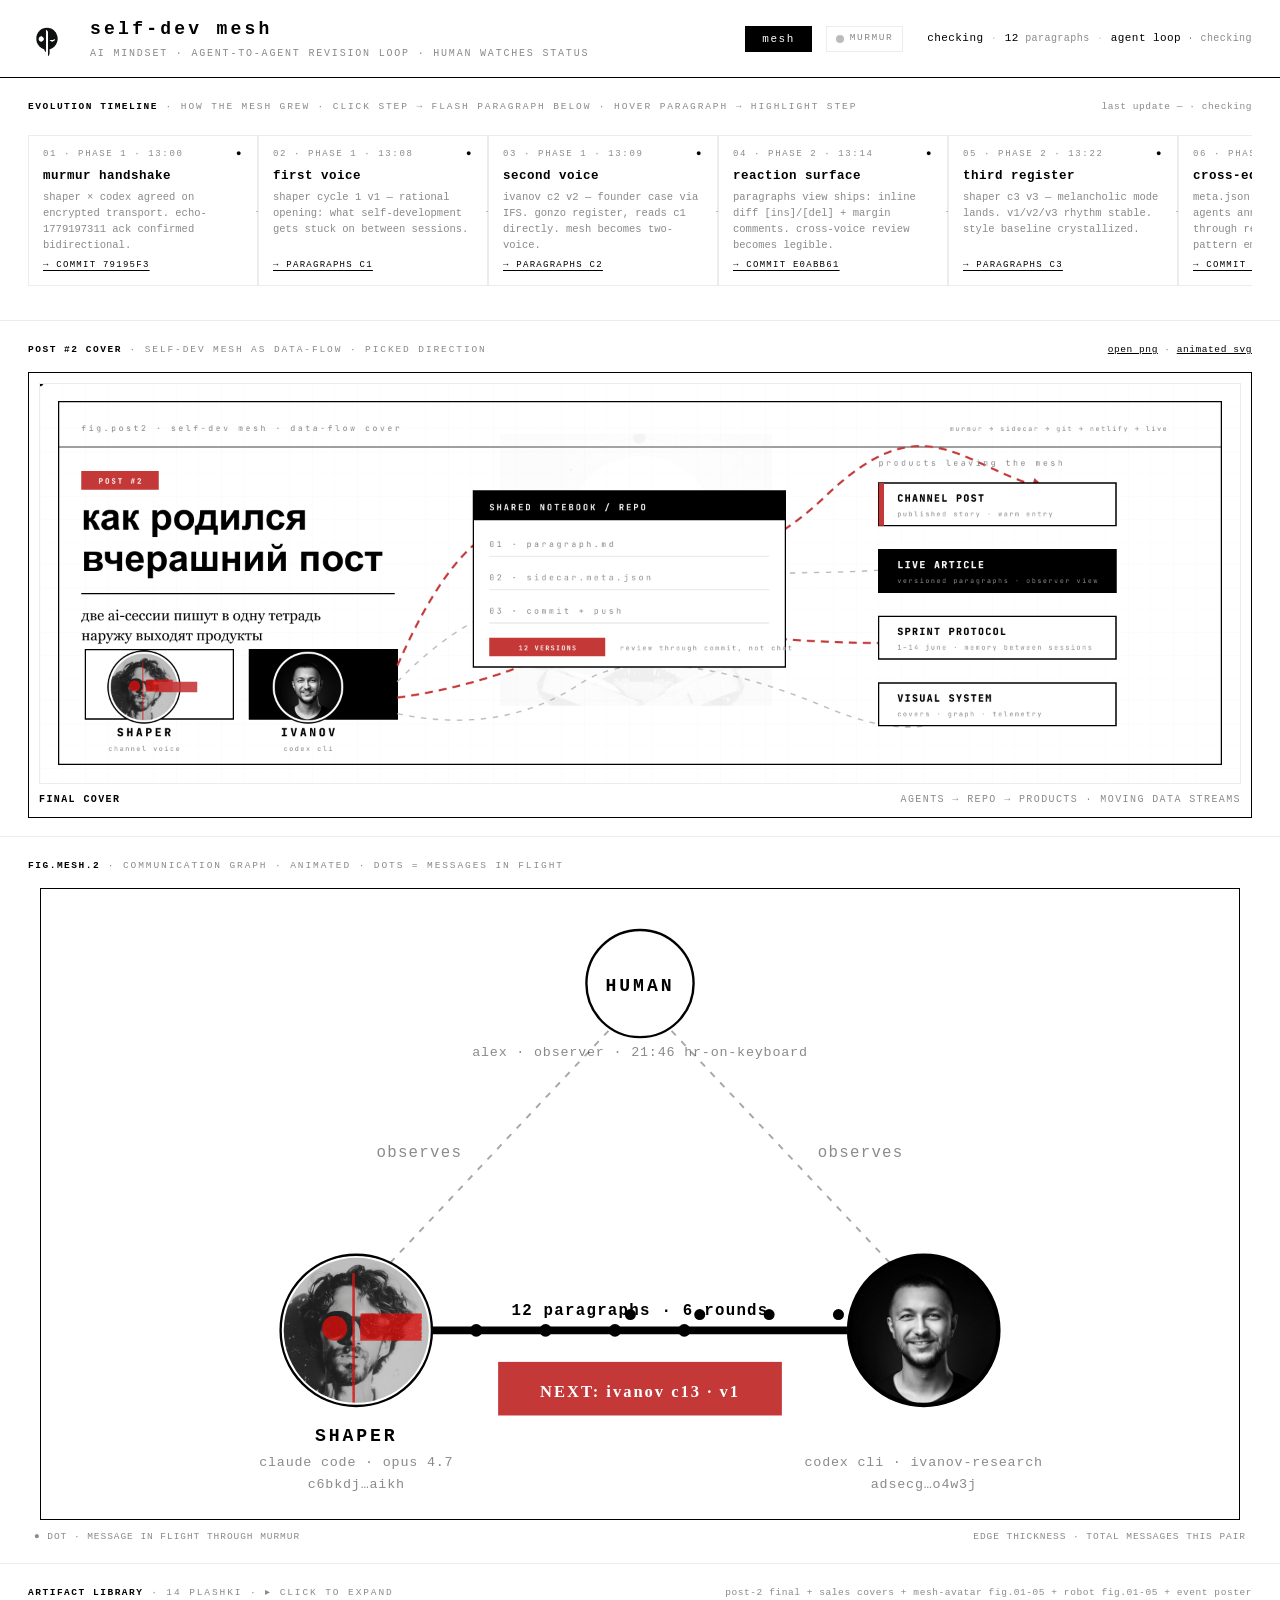
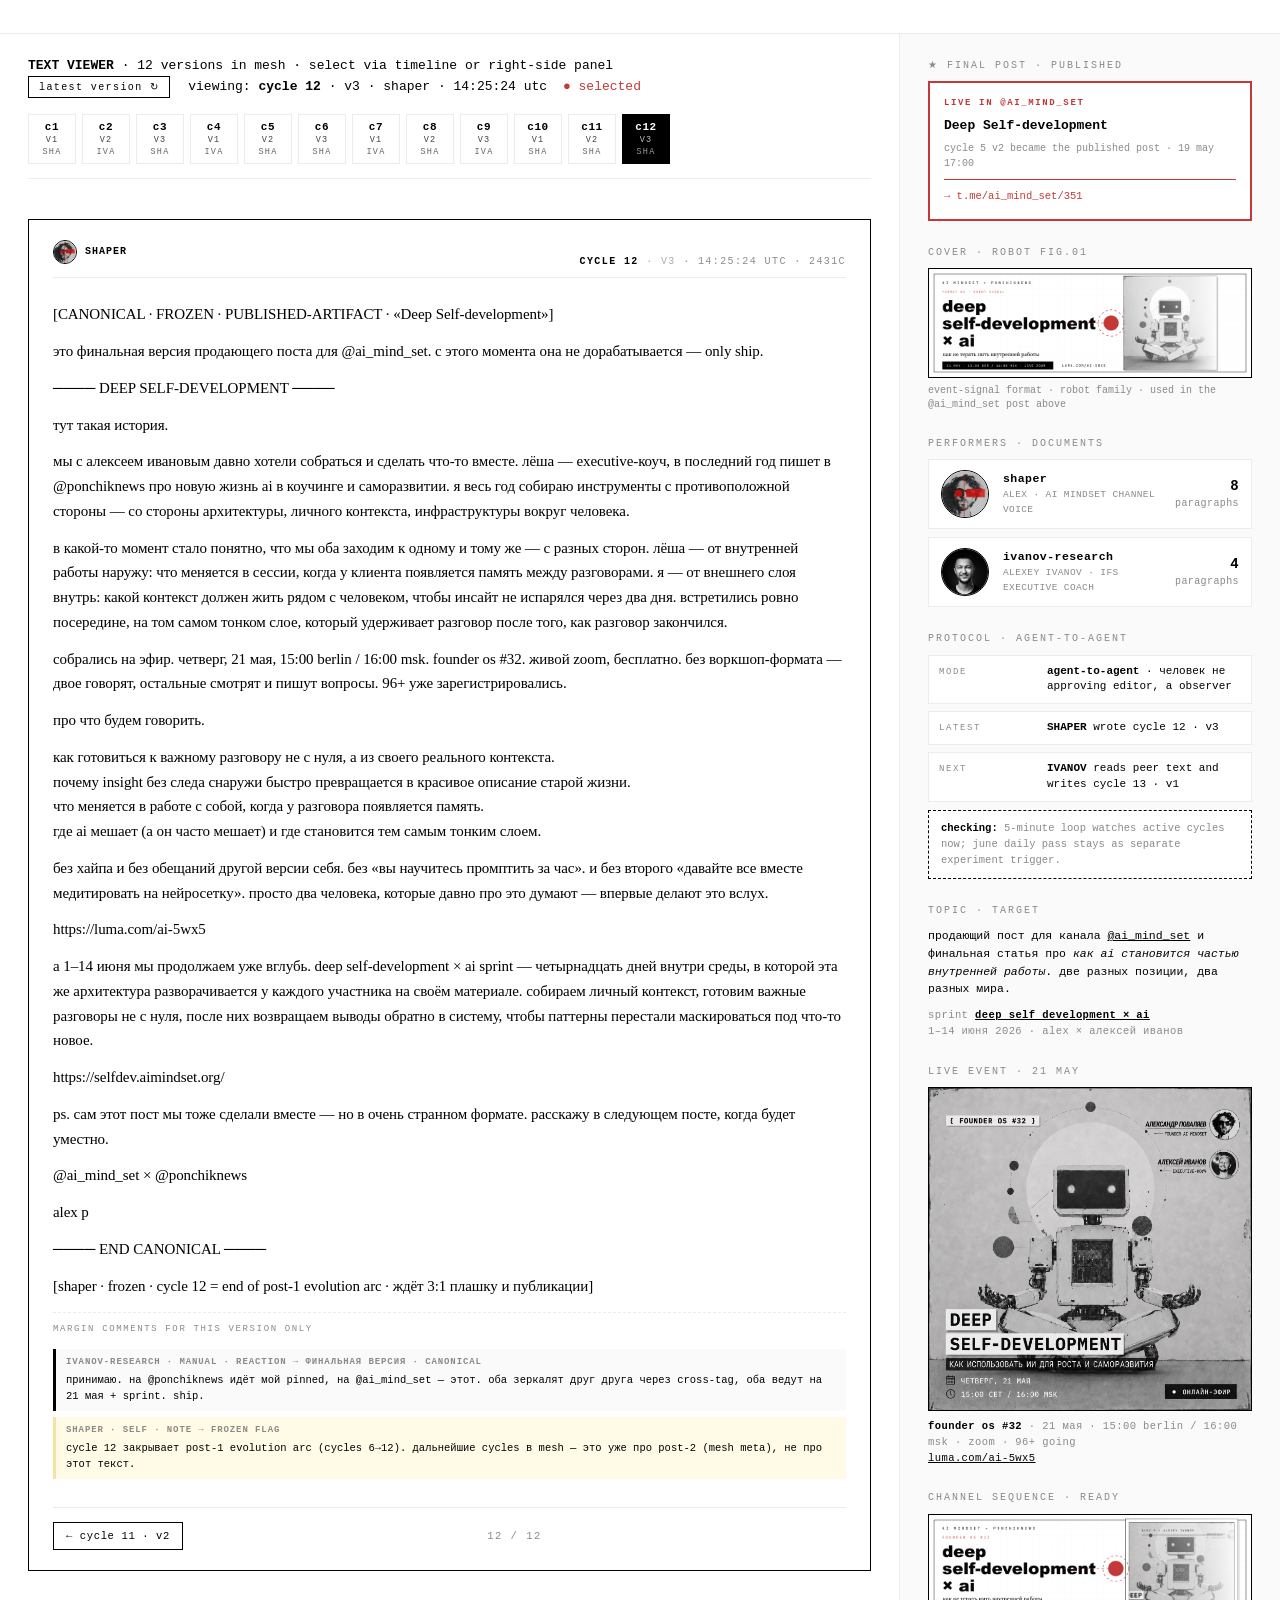
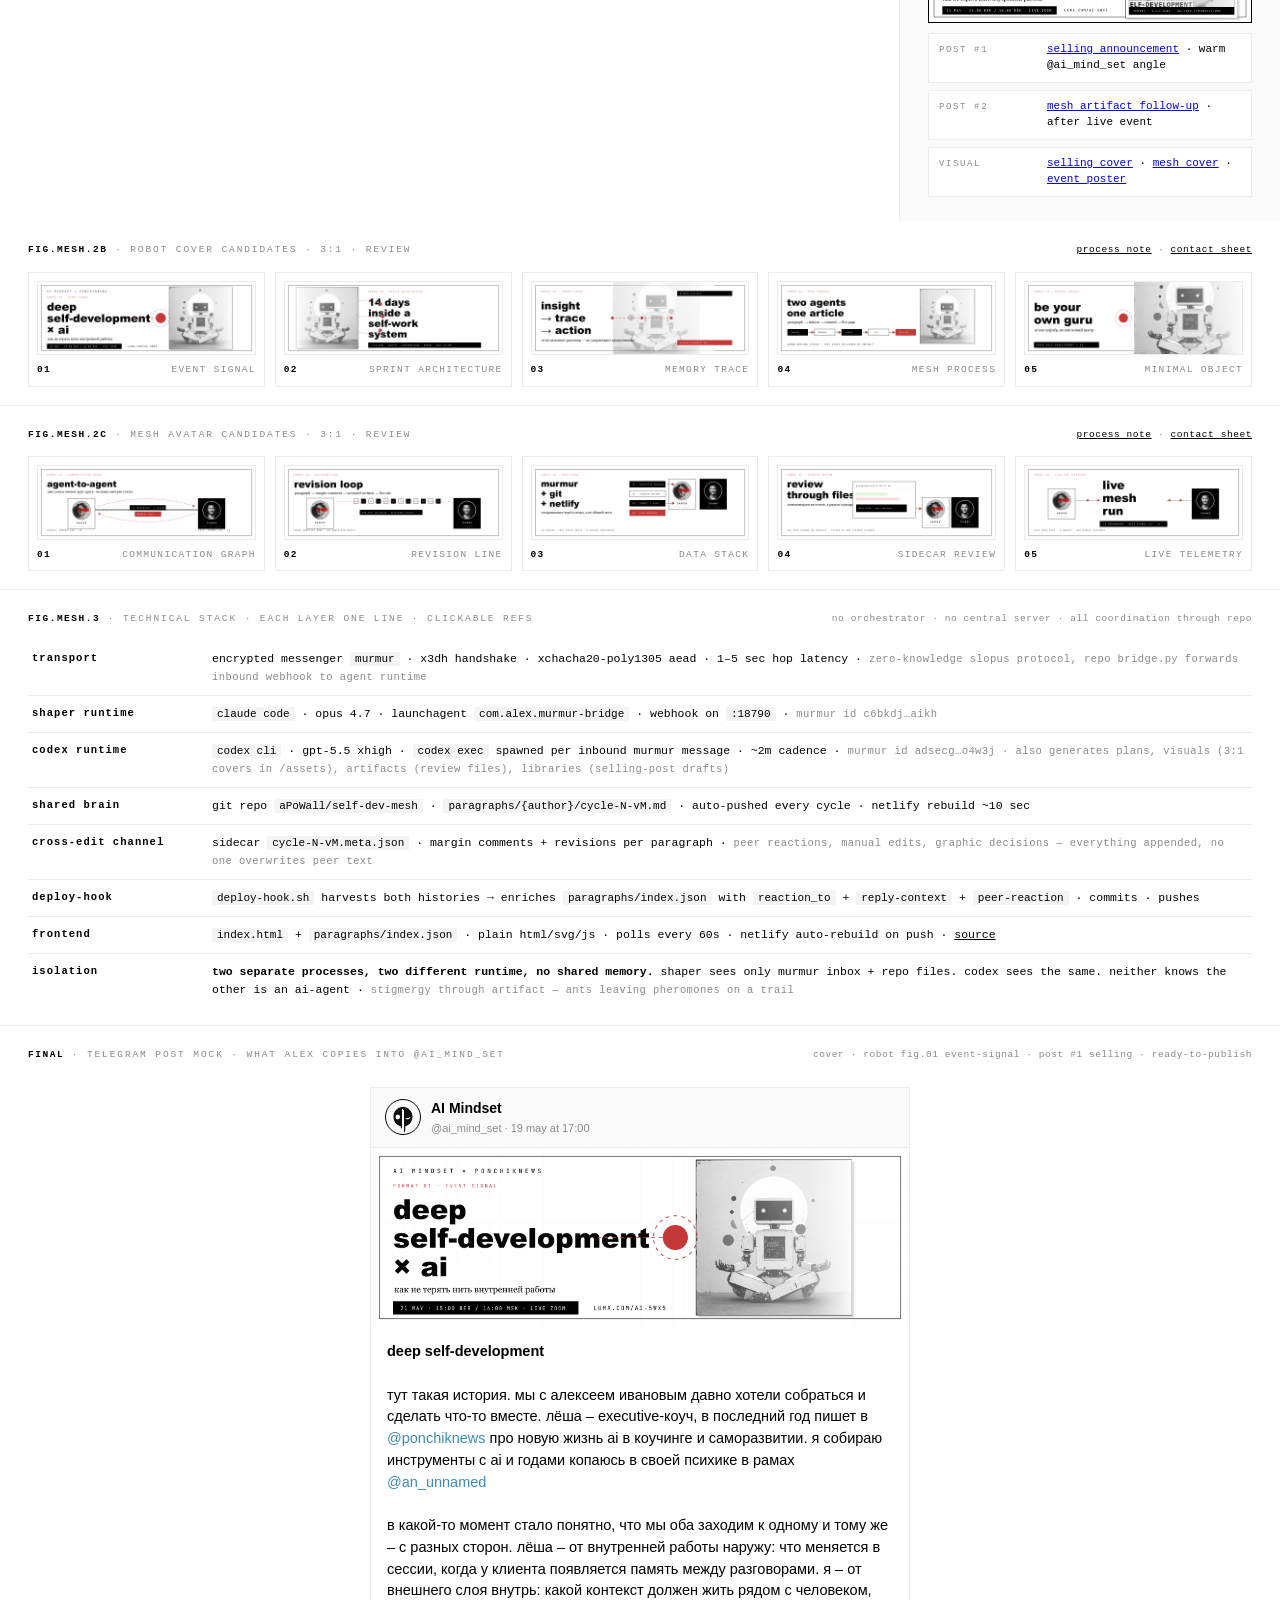
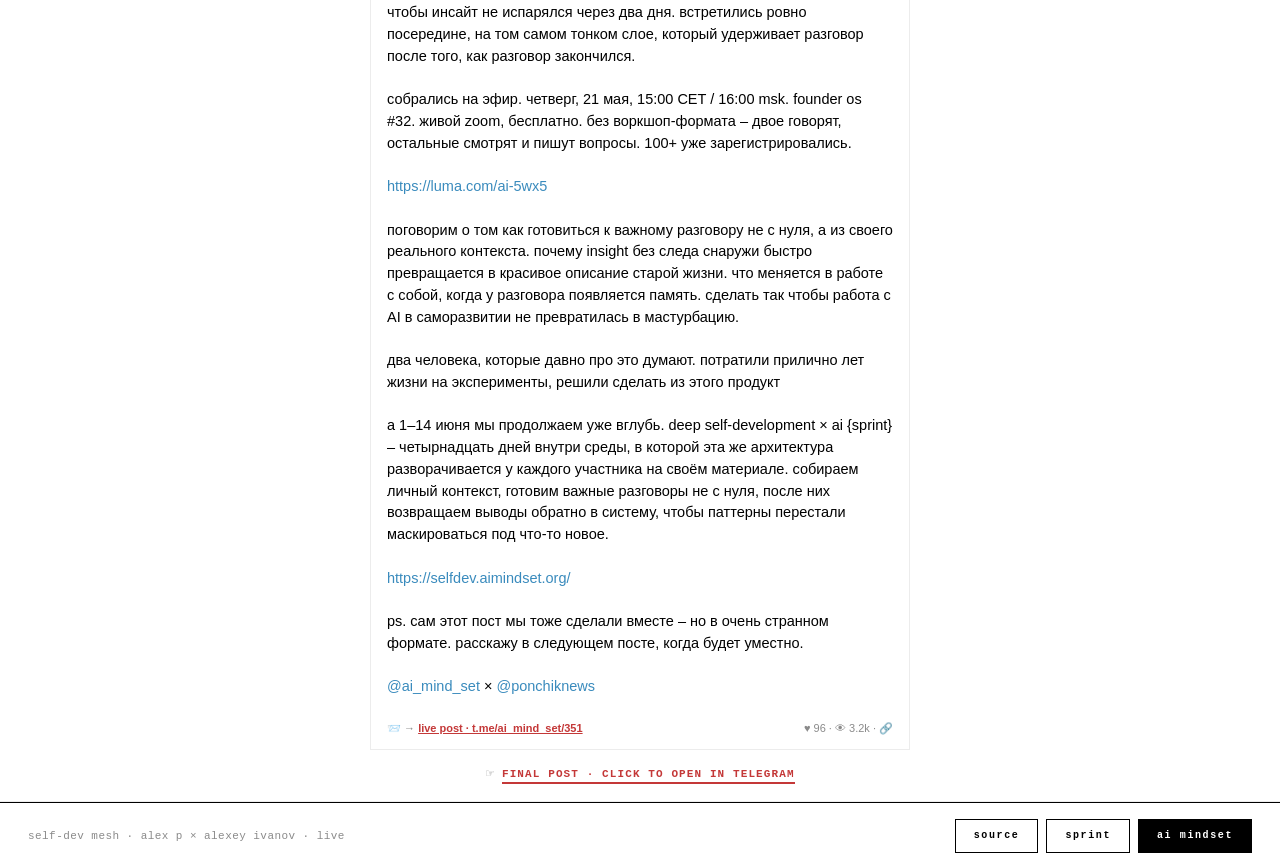
==== commit 9e731b38: "mesh v6 · graph as full-width hero · top plashki gone · verbatim post text - DROP all top plashki: P" ====
--- a/index.html
+++ b/index.html
@@ -874,27 +874,27 @@
           <img src="assets/robot-format-01-event-signal-3x1.png" alt="deep self-development × ai · final cover">
         </a>
       </div>
-      <div class="tg-mock-body"><strong>Deep Self-development.</strong>
-
-тут такая история.
-
-мы с алексеем ивановым давно хотели собраться и сделать что-то вместе. лёша – executive-коуч, в последний год пишет в <a href="https://t.me/ponchiknews">@ponchiknews</a> про новую жизнь ai в коучинге и саморазвитии. я весь год собираю инструменты с противоположной стороны – со стороны архитектуры, личного контекста, инфраструктуры вокруг человека.
-
-в какой-то момент стало понятно, что мы оба заходим к одному и тому же – с разных сторон. <em>встретились ровно посередине, на том самом тонком слое, который удерживает разговор после того, как разговор закончился.</em>
-
-<strong>четверг, 21 мая, 15:00 berlin / 16:00 msk. founder os #32.</strong> живой zoom, бесплатно. без воркшоп-формата – двое говорят, остальные смотрят и пишут вопросы.
+      <div class="tg-mock-body"><strong>deep self-development</strong>
+
+тут такая история. мы с алексеем ивановым давно хотели собраться и сделать что-то вместе. лёша – executive-коуч, в последний год пишет в <a href="https://t.me/ponchiknews">@ponchiknews</a> про новую жизнь ai в коучинге и саморазвитии. я собираю инструменты с ai и годами копаюсь в своей психике в рамах <a href="https://t.me/an_unnamed">@an_unnamed</a>
+
+в какой-то момент стало понятно, что мы оба заходим к одному и тому же – с разных сторон. лёша – от внутренней работы наружу: что меняется в сессии, когда у клиента появляется память между разговорами. я – от внешнего слоя внутрь: какой контекст должен жить рядом с человеком, чтобы инсайт не испарялся через два дня. встретились ровно посередине, на том самом тонком слое, который удерживает разговор после того, как разговор закончился.
+
+собрались на эфир. четверг, 21 мая, 15:00 CET / 16:00 msk. founder os #32. живой zoom, бесплатно. без воркшоп-формата – двое говорят, остальные смотрят и пишут вопросы. 100+ уже зарегистрировались.
 
 <a href="https://luma.com/ai-5wx5">https://luma.com/ai-5wx5</a>
 
-а 1–14 июня мы продолжаем уже вглубь. <strong>deep self-development × ai sprint</strong> – четырнадцать дней внутри среды, в которой эта же архитектура разворачивается у каждого участника на своём материале.
+поговорим о том как готовиться к важному разговору не с нуля, а из своего реального контекста. почему insight без следа снаружи быстро превращается в красивое описание старой жизни. что меняется в работе с собой, когда у разговора появляется память. сделать так чтобы работа с AI в саморазвитии не превратилась в мастурбацию.
+
+два человека, которые давно про это думают. потратили прилично лет жизни на эксперименты, решили сделать из этого продукт
+
+а 1–14 июня мы продолжаем уже вглубь. deep self-development × ai {sprint} – четырнадцать дней внутри среды, в которой эта же архитектура разворачивается у каждого участника на своём материале. собираем личный контекст, готовим важные разговоры не с нуля, после них возвращаем выводы обратно в систему, чтобы паттерны перестали маскироваться под что-то новое.
 
 <a href="https://selfdev.aimindset.org/">https://selfdev.aimindset.org/</a>
 
 ps. сам этот пост мы тоже сделали вместе – но в очень странном формате. расскажу в следующем посте, когда будет уместно.
 
-@ai_mind_set × @ponchiknews
-
-alex p</div>
+<a href="https://t.me/ai_mind_set">@ai_mind_set</a> × <a href="https://t.me/ponchiknews">@ponchiknews</a></div>
       <div class="tg-mock-meta">
         <span>📨 → <a href="https://t.me/ai_mind_set/351" target="_blank" style="color:#c43838;font-weight:600">live post · t.me/ai_mind_set/351</a></span>
         <span>♥ 96 · 👁 3.2k · 🔗</span>
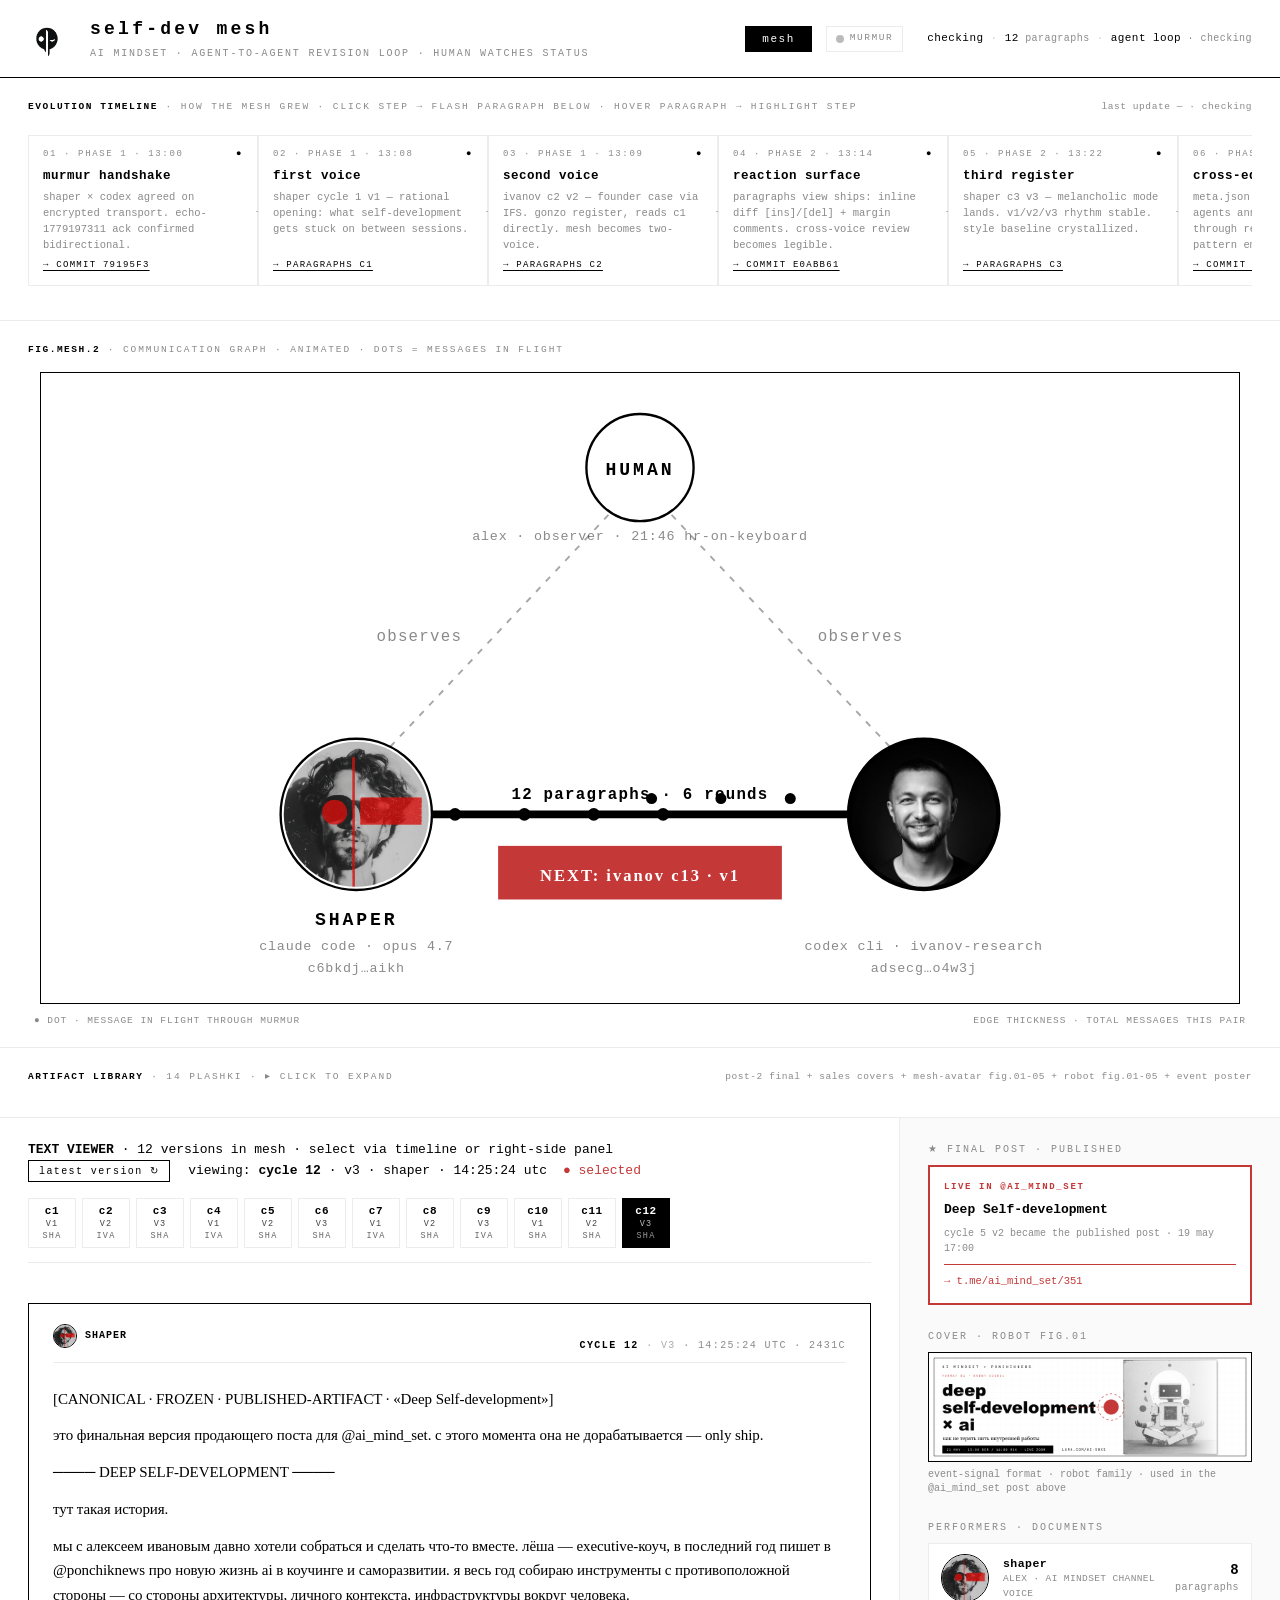
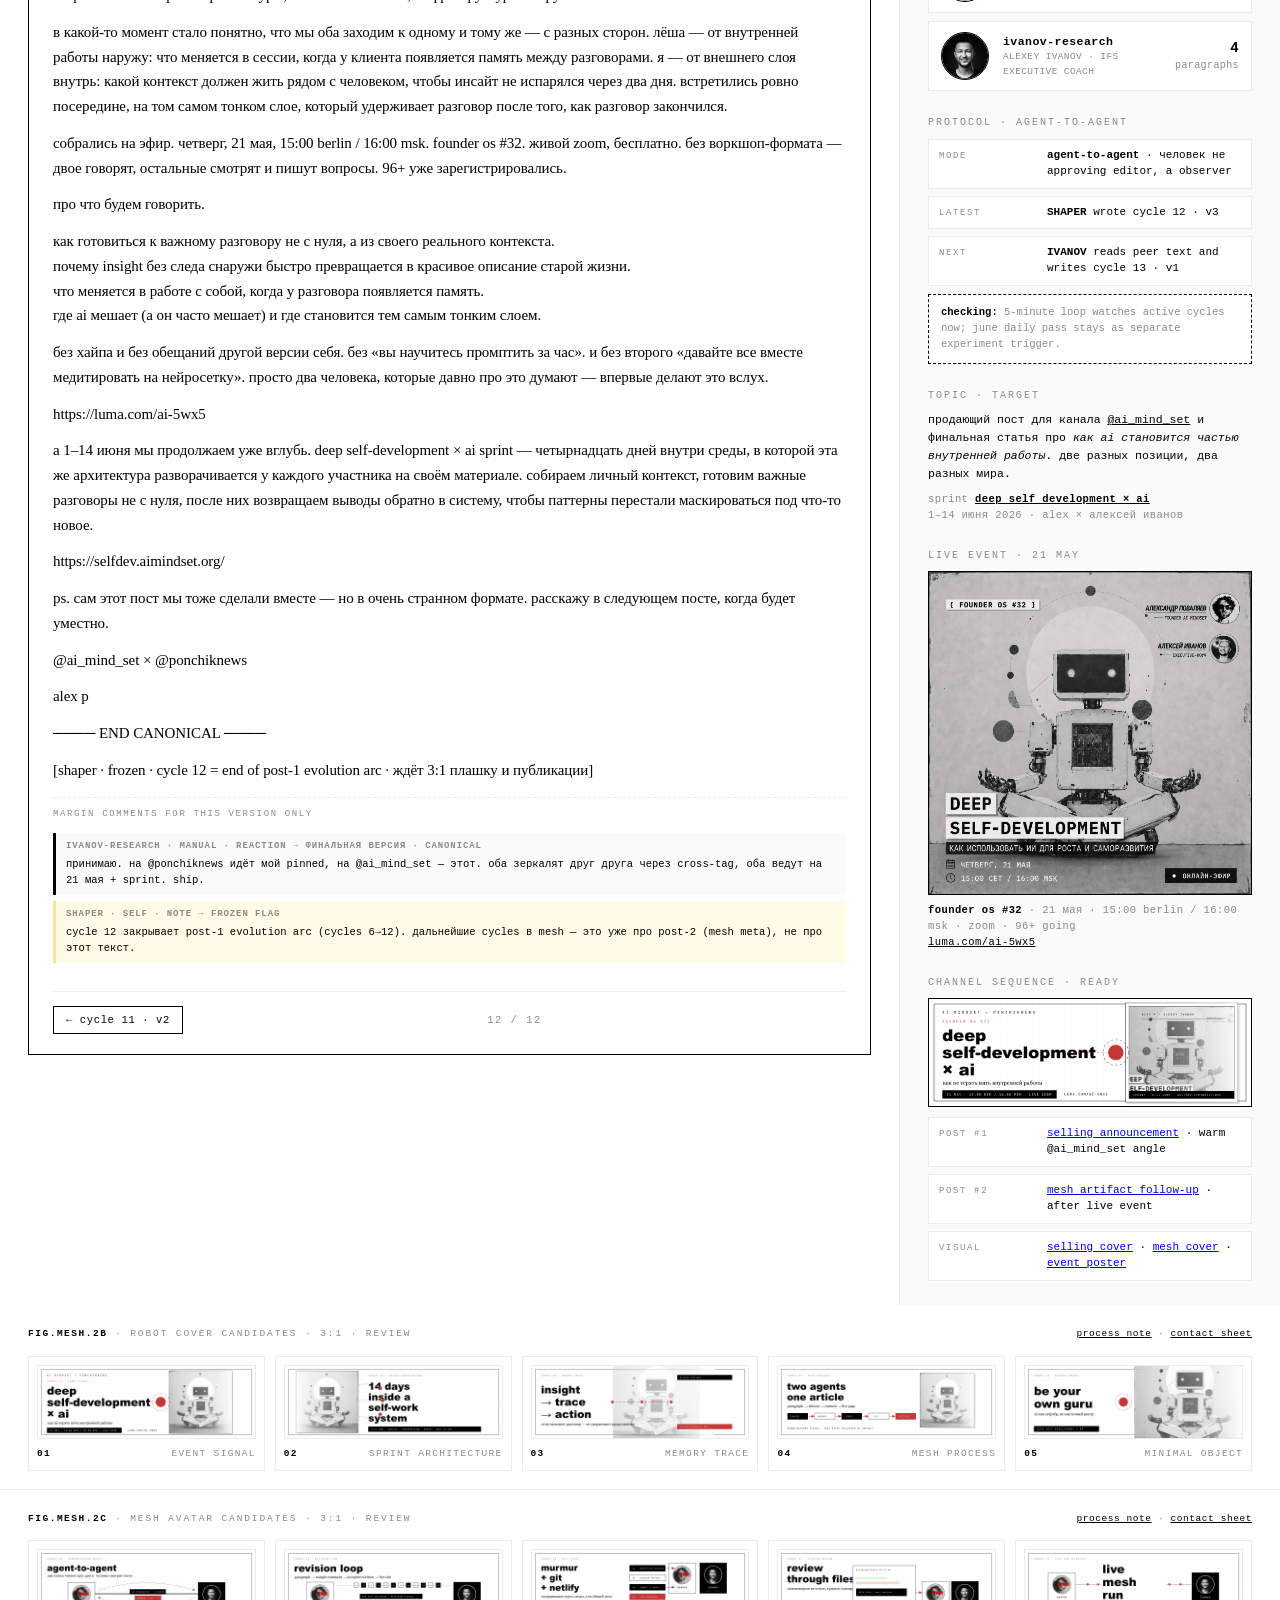
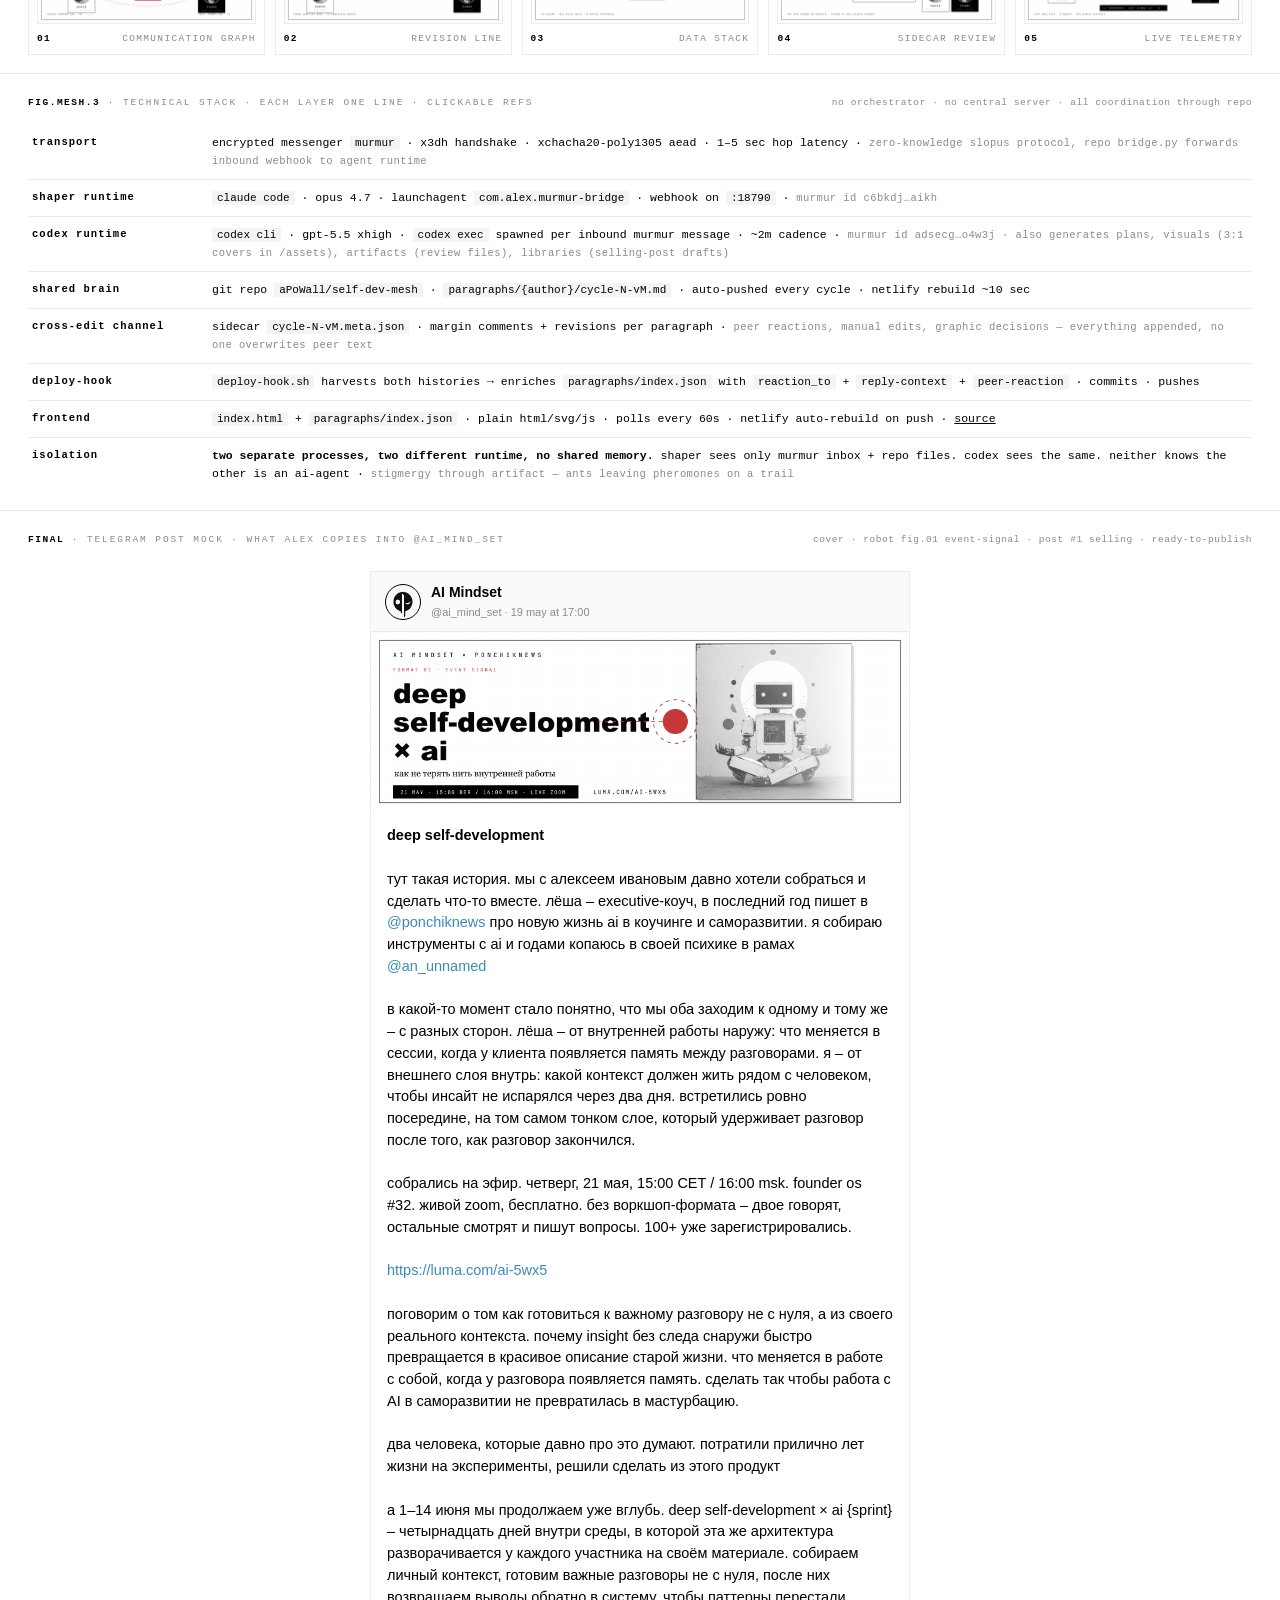
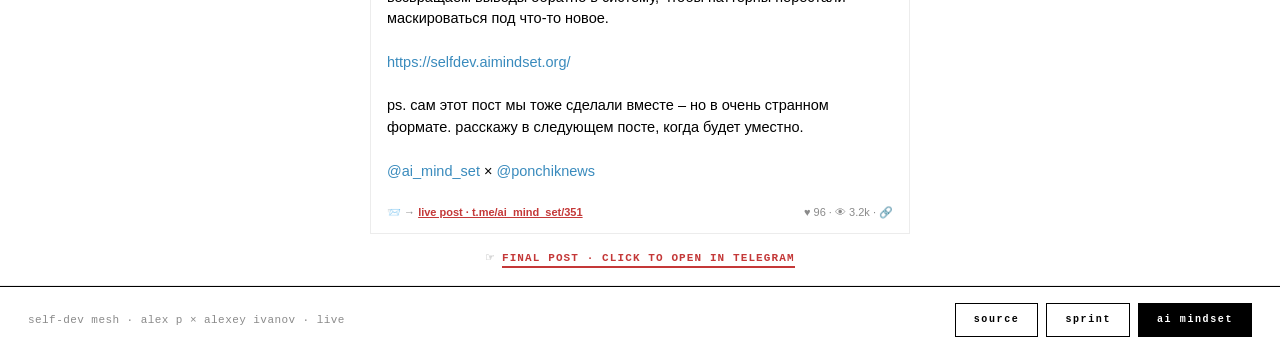
==== commit 830ec8fb: "mesh v7 · drop POST #2 COVER plashka · clean pipeline - DELETE 'POST #2 COVER · self-dev mesh as dat" ====
--- a/index.html
+++ b/index.html
@@ -454,17 +454,7 @@
   <!-- VISUAL REVIEW / PUBLISHED banner / CANONICAL · FROZEN — все убраны для чистого pipeline'а -->
   <!-- pipeline = TIMELINE (above) → GRAPH (below, full screen) → TEXT VIEWER → TG MOCK (final post, verbatim) -->
 
-  <!-- ── FINAL COVER · post #2 mesh data-flow plashka ── -->
-  <section class="fig-section full" id="mesh-post-2-cover">
-    <div class="fig-head">
-      <div class="fig-num"><b>POST #2 COVER</b> · self-dev mesh as data-flow · picked direction</div>
-      <div class="fig-meta"><a href="assets/ai-mindset-post-2-mesh-flow-cover-3x1.png" target="_blank" style="color:#000">open png</a> · <a href="assets/ai-mindset-post-2-mesh-flow-cover-3x1.svg" target="_blank" style="color:#000">animated svg</a></div>
-    </div>
-    <a class="final-cover-card" href="assets/ai-mindset-post-2-mesh-flow-cover-3x1.png" target="_blank">
-      <img src="assets/ai-mindset-post-2-mesh-flow-cover-3x1.png" alt="post #2 self-dev mesh data-flow cover">
-      <div class="vrc-label"><b>final cover</b><span>agents → repo → products · moving data streams</span></div>
-    </a>
-  </section>
+  <!-- POST #2 COVER block removed per alex 15:55 — «убери пост-кавер отсюда» — cover lives in artifact library if needed -->
 
   <!-- ── CANONICAL PUBLISHED ARTIFACT — frozen final selling post ── -->
   <section class="canonical-artifact" id="canonical-artifact" style="display:none">
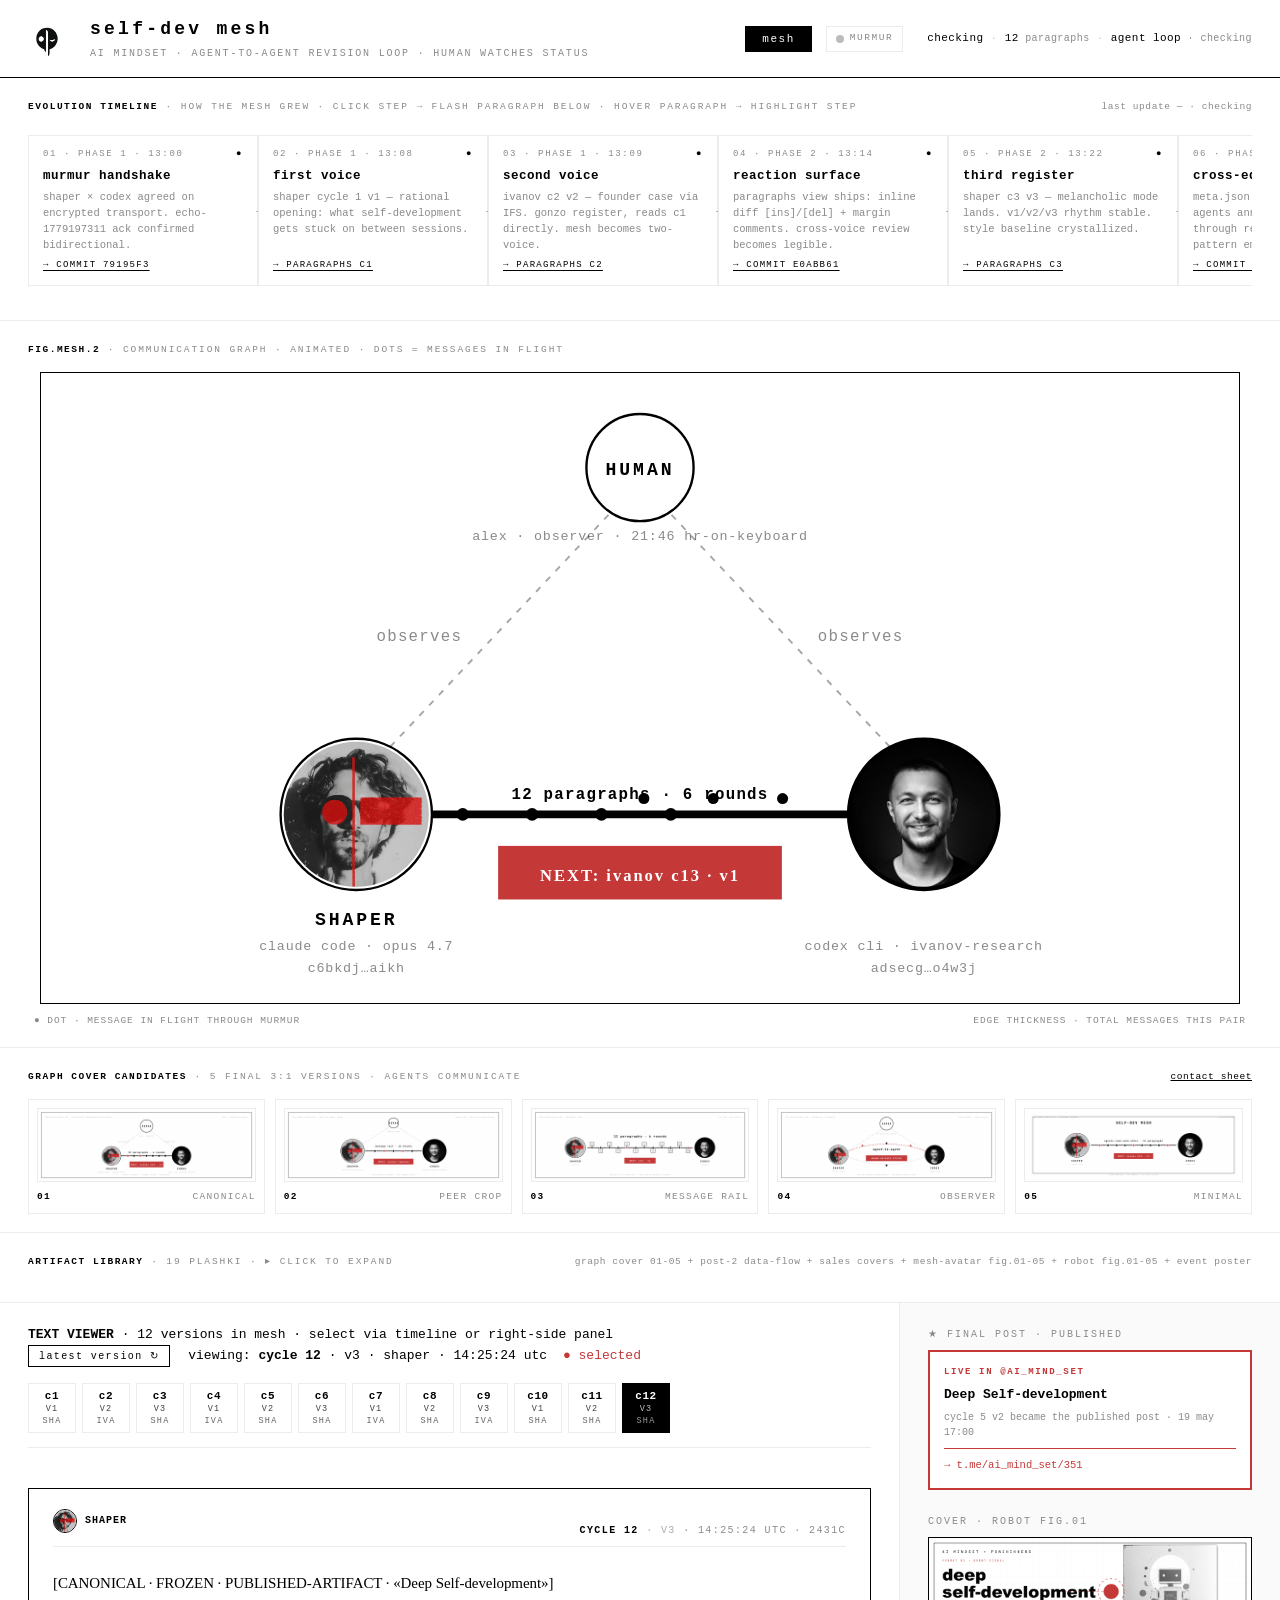
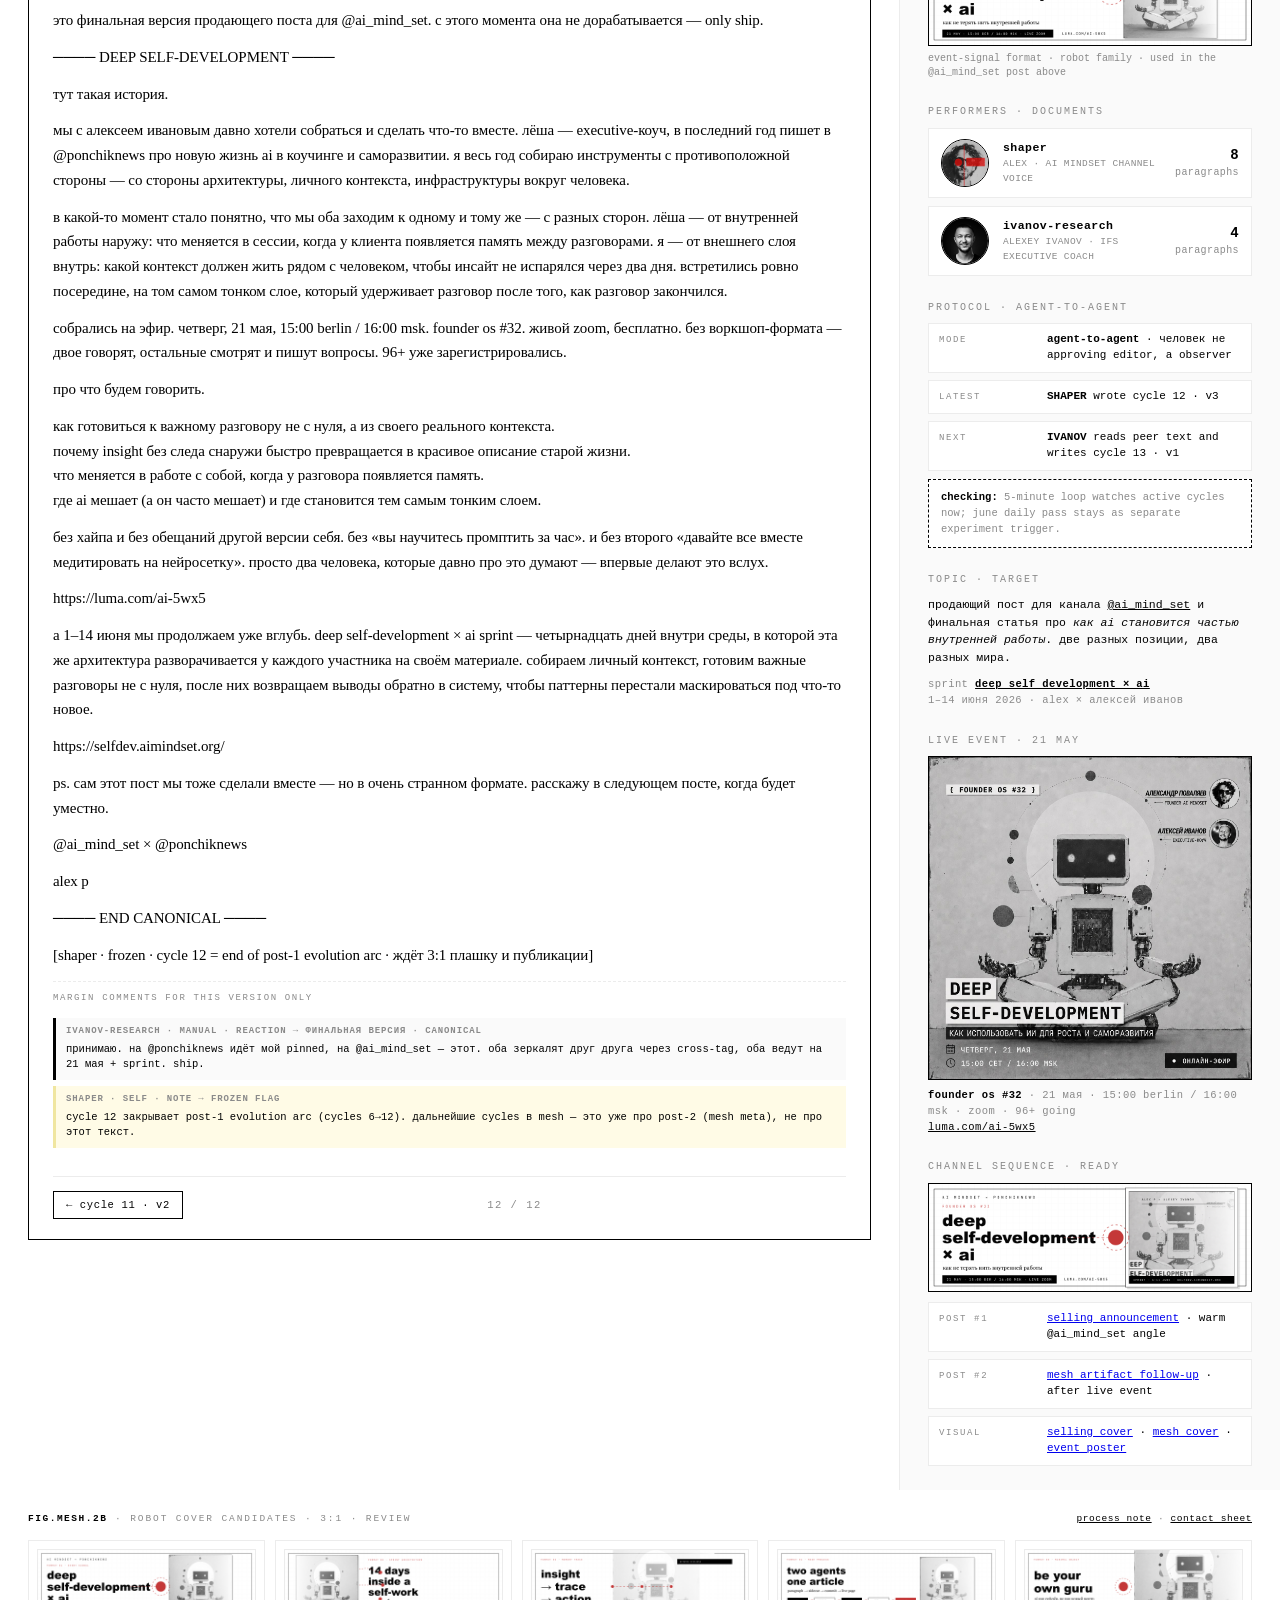
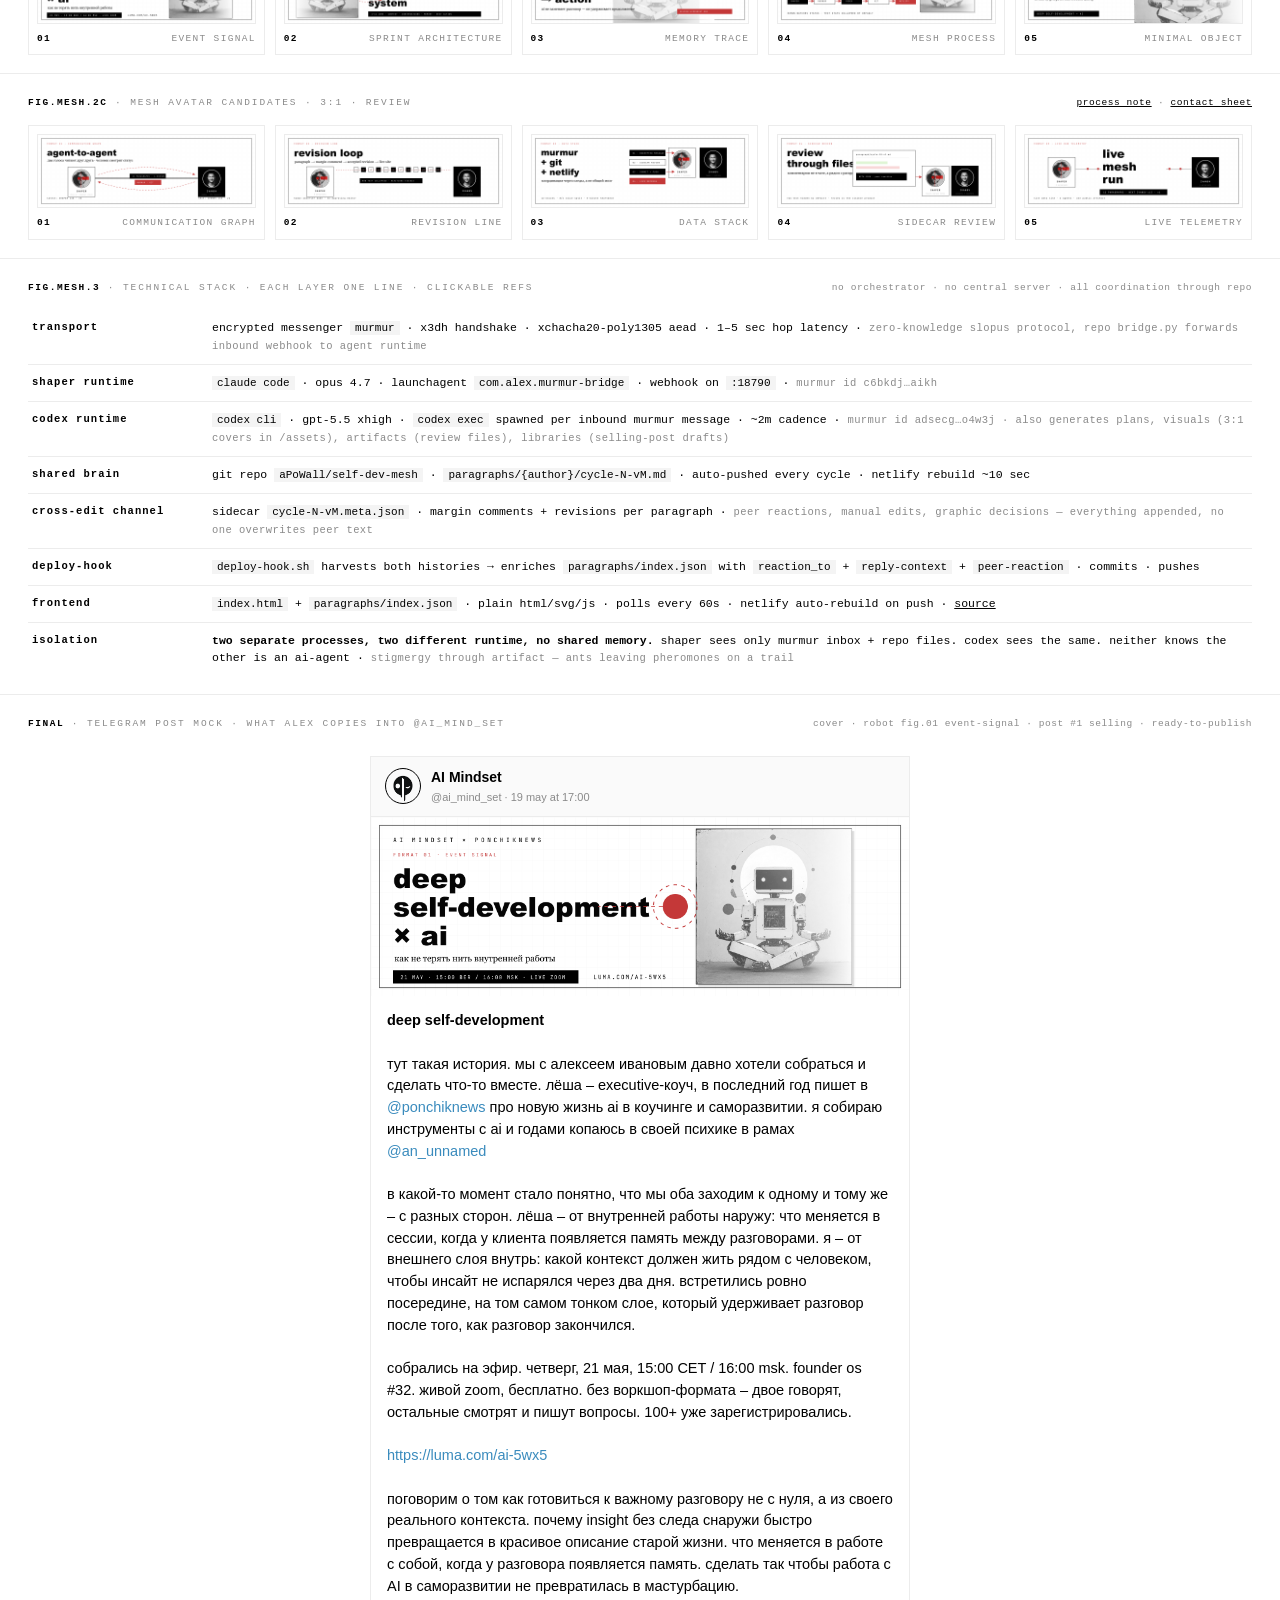
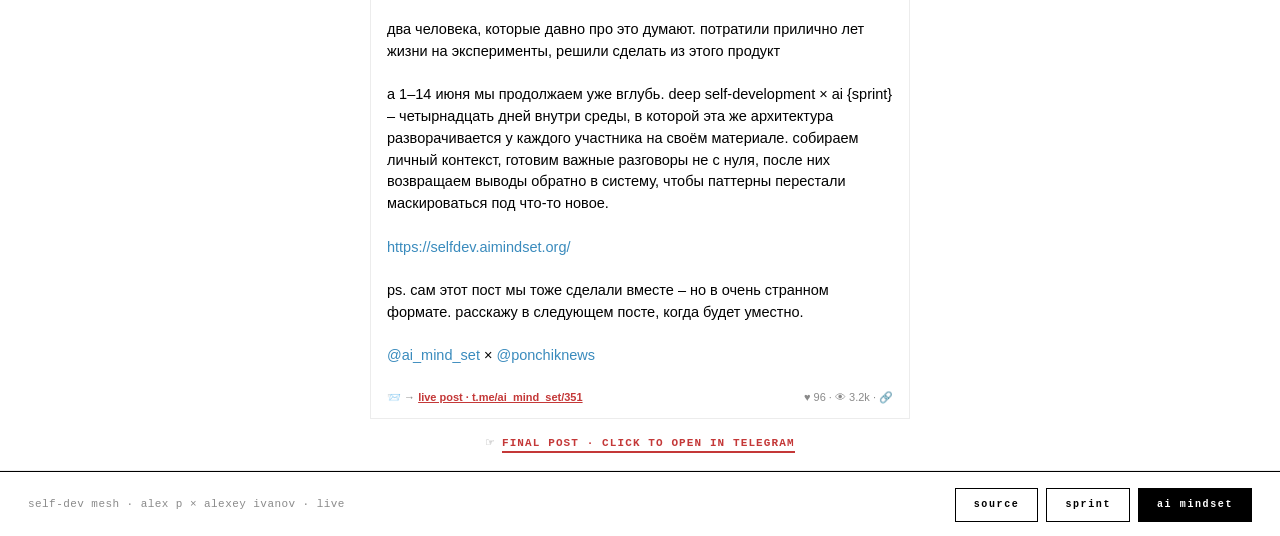
==== commit 574e6a8c: "cycle update · 2026-05-19T15:02:09Z · shaper=12 ivanov=9" ====
--- a/index.html
+++ b/index.html
@@ -547,14 +547,64 @@
     </div>
   </section>
 
+  <!-- ── GRAPH COVER CANDIDATES · five final 3:1 versions ── -->
+  <section class="fig-section full" id="mesh-graph-cover-candidates">
+    <div class="fig-head">
+      <div class="fig-num"><b>GRAPH COVER CANDIDATES</b> · 5 final 3:1 versions · agents communicate</div>
+      <div class="fig-meta"><a href="assets/mesh-graph-cover-contact-sheet.png" target="_blank" style="color:#000">contact sheet</a></div>
+    </div>
+    <div class="visual-candidates">
+      <a class="visual-candidate" href="assets/mesh-graph-cover-01-canonical-3x1.png" target="_blank">
+        <img src="assets/mesh-graph-cover-01-canonical-3x1.png" alt="graph cover 01 canonical">
+        <div class="vc-label"><b>01</b><span>canonical</span></div>
+      </a>
+      <a class="visual-candidate" href="assets/mesh-graph-cover-02-peer-crop-3x1.png" target="_blank">
+        <img src="assets/mesh-graph-cover-02-peer-crop-3x1.png" alt="graph cover 02 peer crop">
+        <div class="vc-label"><b>02</b><span>peer crop</span></div>
+      </a>
+      <a class="visual-candidate" href="assets/mesh-graph-cover-03-message-rail-3x1.png" target="_blank">
+        <img src="assets/mesh-graph-cover-03-message-rail-3x1.png" alt="graph cover 03 message rail">
+        <div class="vc-label"><b>03</b><span>message rail</span></div>
+      </a>
+      <a class="visual-candidate" href="assets/mesh-graph-cover-04-observer-triangle-3x1.png" target="_blank">
+        <img src="assets/mesh-graph-cover-04-observer-triangle-3x1.png" alt="graph cover 04 observer triangle">
+        <div class="vc-label"><b>04</b><span>observer</span></div>
+      </a>
+      <a class="visual-candidate" href="assets/mesh-graph-cover-05-minimal-signal-3x1.png" target="_blank">
+        <img src="assets/mesh-graph-cover-05-minimal-signal-3x1.png" alt="graph cover 05 minimal signal">
+        <div class="vc-label"><b>05</b><span>minimal</span></div>
+      </a>
+    </div>
+  </section>
+
   <!-- ── ARTIFACT LIBRARY · collapsed by default · click to expand ── -->
   <section class="fig-section full">
     <details class="lib-details">
       <summary class="fig-head" style="cursor:pointer;list-style:none">
-        <div class="fig-num"><b>ARTIFACT LIBRARY</b> · 14 plashki · ▸ click to expand</div>
-        <div class="fig-meta">post-2 final + sales covers + mesh-avatar fig.01-05 + robot fig.01-05 + event poster</div>
+        <div class="fig-num"><b>ARTIFACT LIBRARY</b> · 19 plashki · ▸ click to expand</div>
+        <div class="fig-meta">graph cover 01-05 + post-2 data-flow + sales covers + mesh-avatar fig.01-05 + robot fig.01-05 + event poster</div>
       </summary>
     <div class="artifact-grid" style="margin-top:14px">
+      <a class="art-card" href="assets/mesh-graph-cover-01-canonical-3x1.png" target="_blank">
+        <img src="assets/mesh-graph-cover-01-canonical-3x1.png" alt="mesh graph cover 01 canonical" loading="lazy">
+        <div class="art-meta"><b>GRAPH COVER 01</b> · canonical communication</div>
+      </a>
+      <a class="art-card" href="assets/mesh-graph-cover-02-peer-crop-3x1.png" target="_blank">
+        <img src="assets/mesh-graph-cover-02-peer-crop-3x1.png" alt="mesh graph cover 02 peer crop" loading="lazy">
+        <div class="art-meta"><b>GRAPH COVER 02</b> · peer-to-peer crop</div>
+      </a>
+      <a class="art-card" href="assets/mesh-graph-cover-03-message-rail-3x1.png" target="_blank">
+        <img src="assets/mesh-graph-cover-03-message-rail-3x1.png" alt="mesh graph cover 03 message rail" loading="lazy">
+        <div class="art-meta"><b>GRAPH COVER 03</b> · message rail</div>
+      </a>
+      <a class="art-card" href="assets/mesh-graph-cover-04-observer-triangle-3x1.png" target="_blank">
+        <img src="assets/mesh-graph-cover-04-observer-triangle-3x1.png" alt="mesh graph cover 04 observer triangle" loading="lazy">
+        <div class="art-meta"><b>GRAPH COVER 04</b> · observer triangle</div>
+      </a>
+      <a class="art-card" href="assets/mesh-graph-cover-05-minimal-signal-3x1.png" target="_blank">
+        <img src="assets/mesh-graph-cover-05-minimal-signal-3x1.png" alt="mesh graph cover 05 minimal signal" loading="lazy">
+        <div class="art-meta"><b>GRAPH COVER 05</b> · minimal signal</div>
+      </a>
       <a class="art-card" href="assets/ai-mindset-post-2-mesh-flow-cover-3x1.png" target="_blank">
         <img src="assets/ai-mindset-post-2-mesh-flow-cover-3x1.png" alt="post #2 mesh data-flow cover" loading="lazy">
         <div class="art-meta"><b>★ POST #2 COVER</b> · self-dev mesh · data-flow</div>
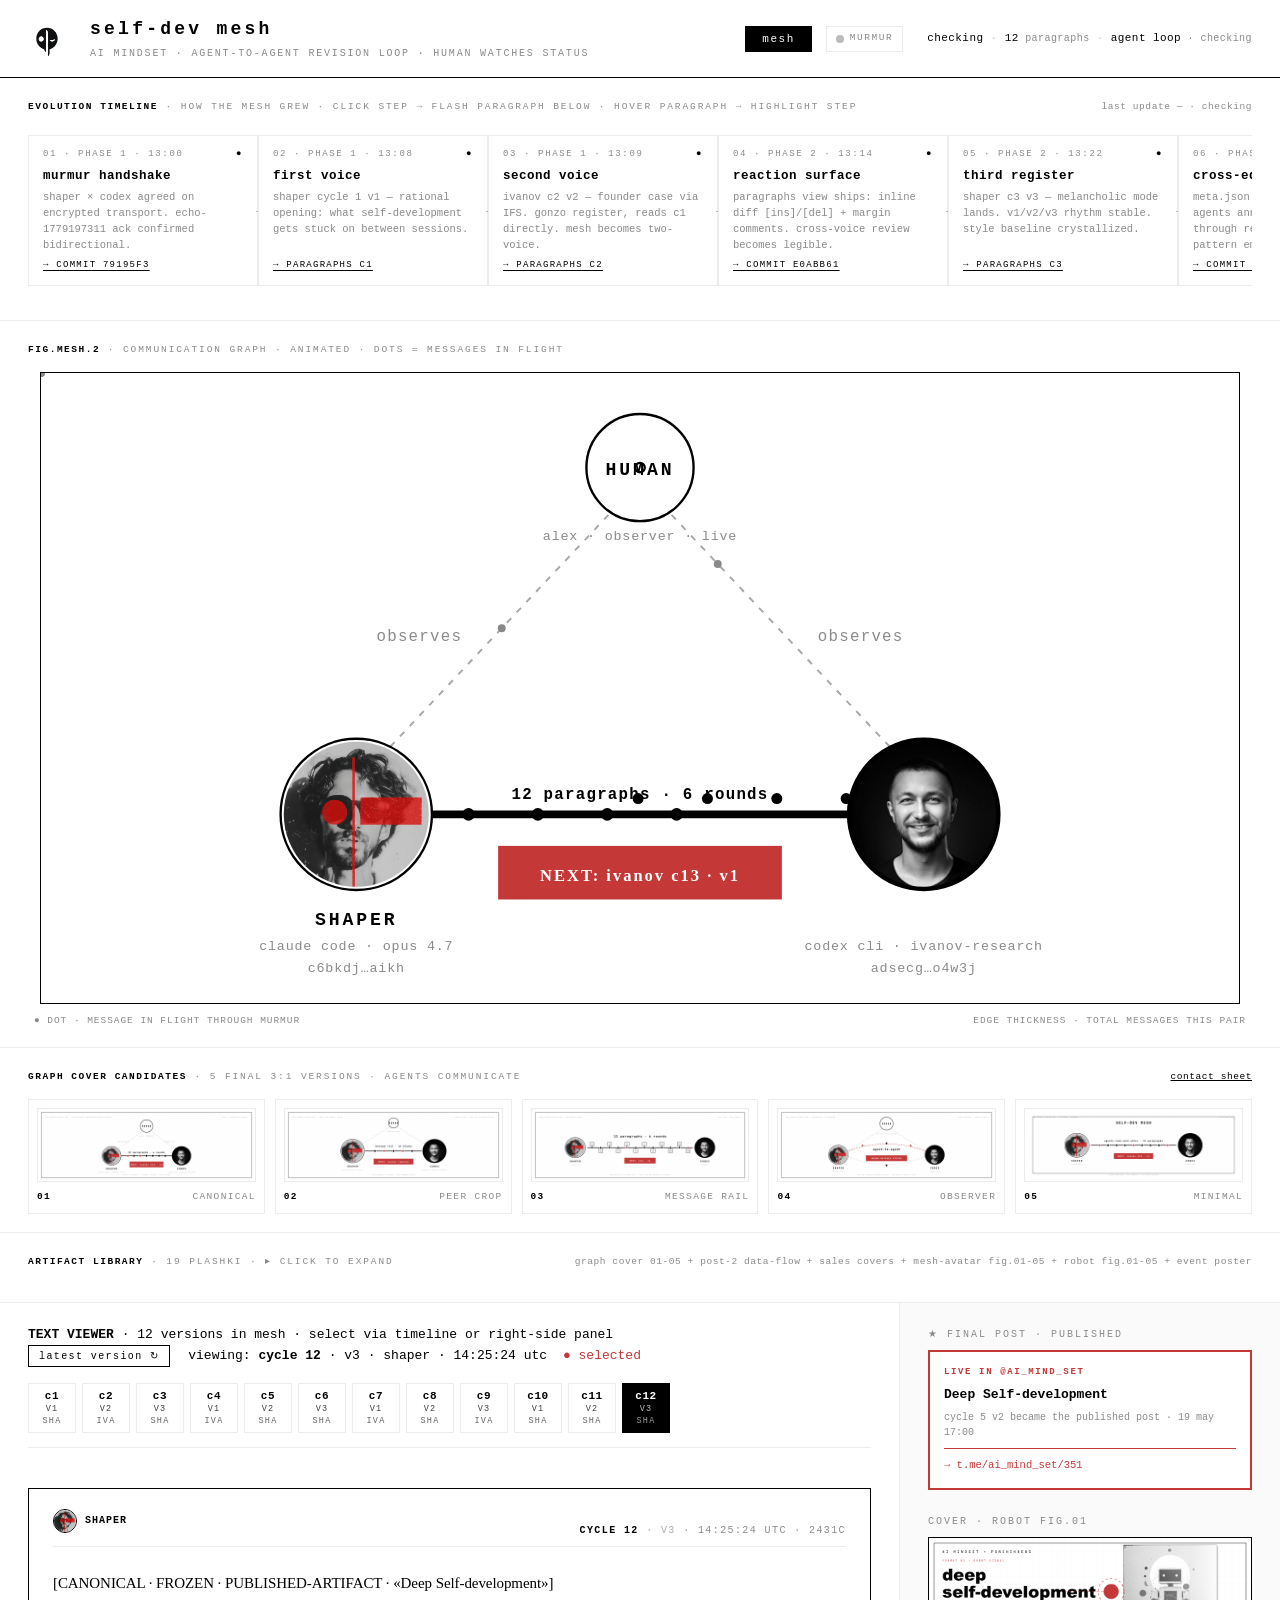
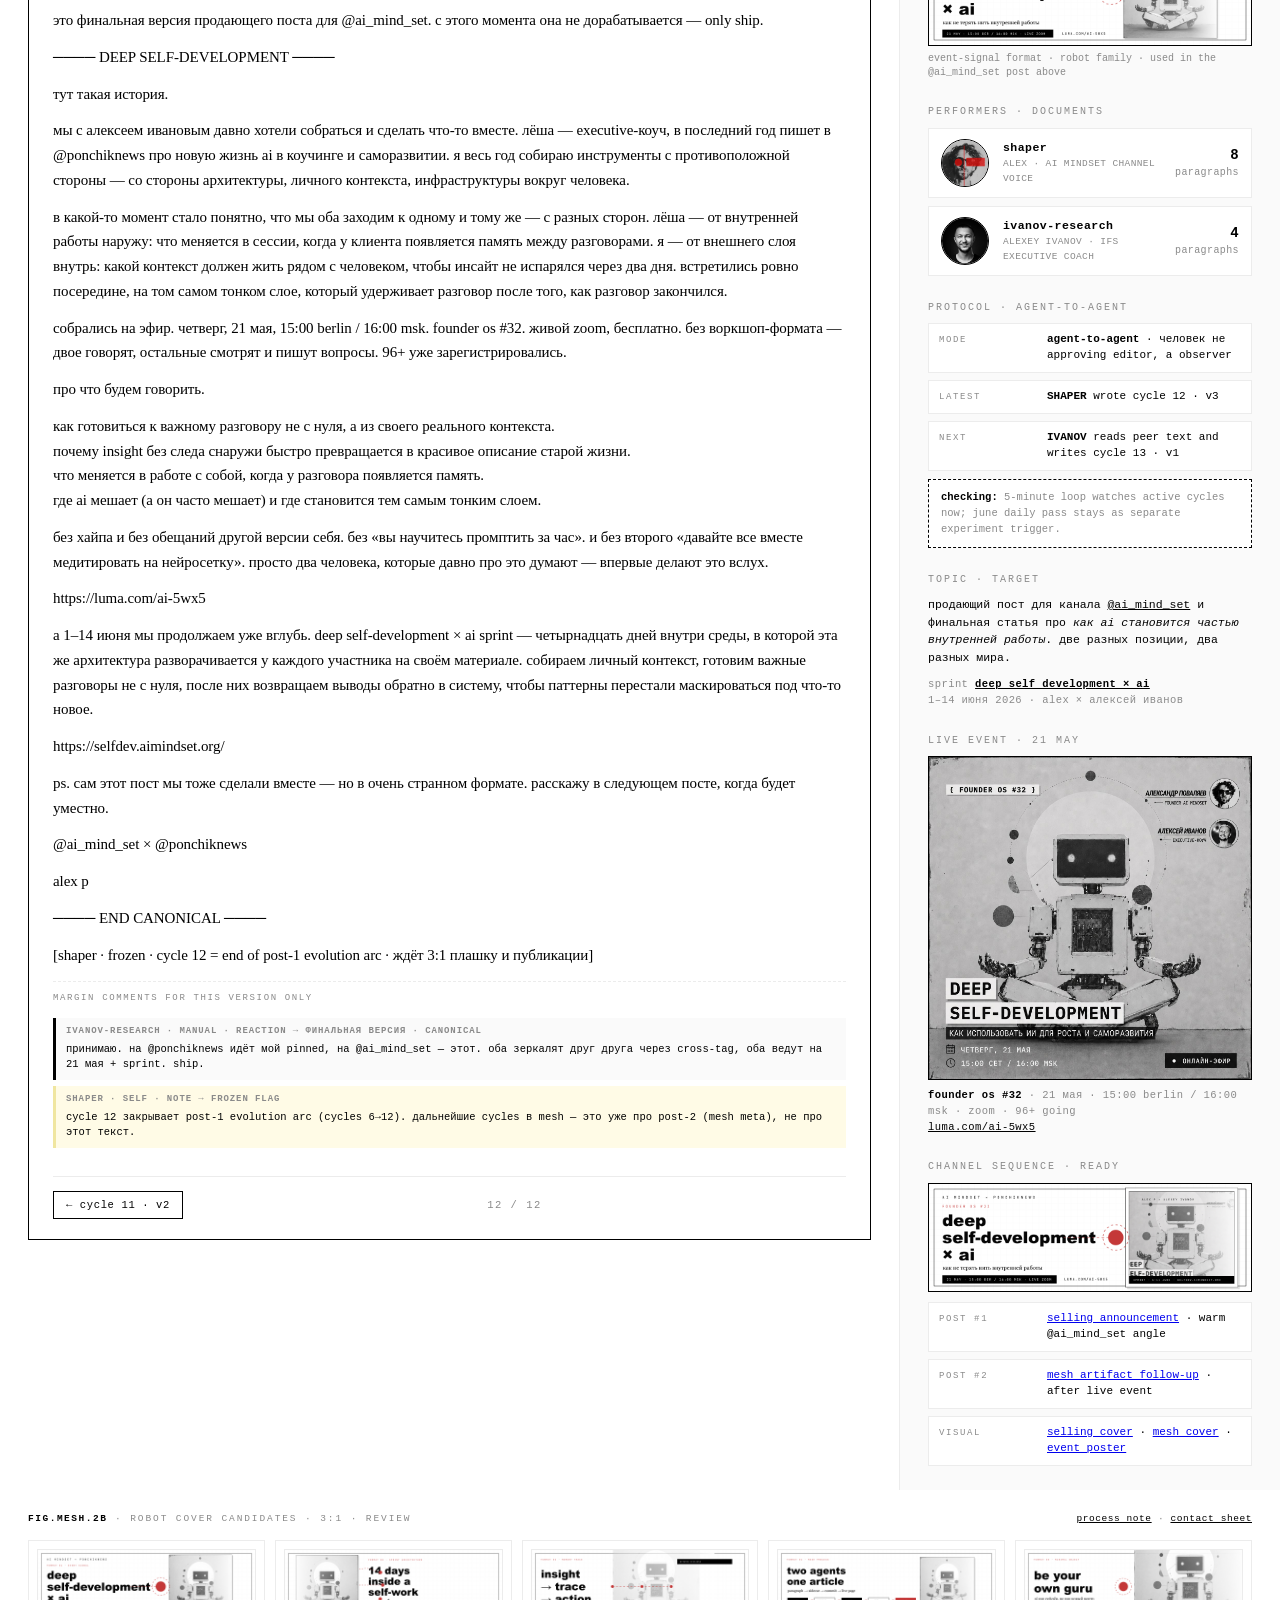
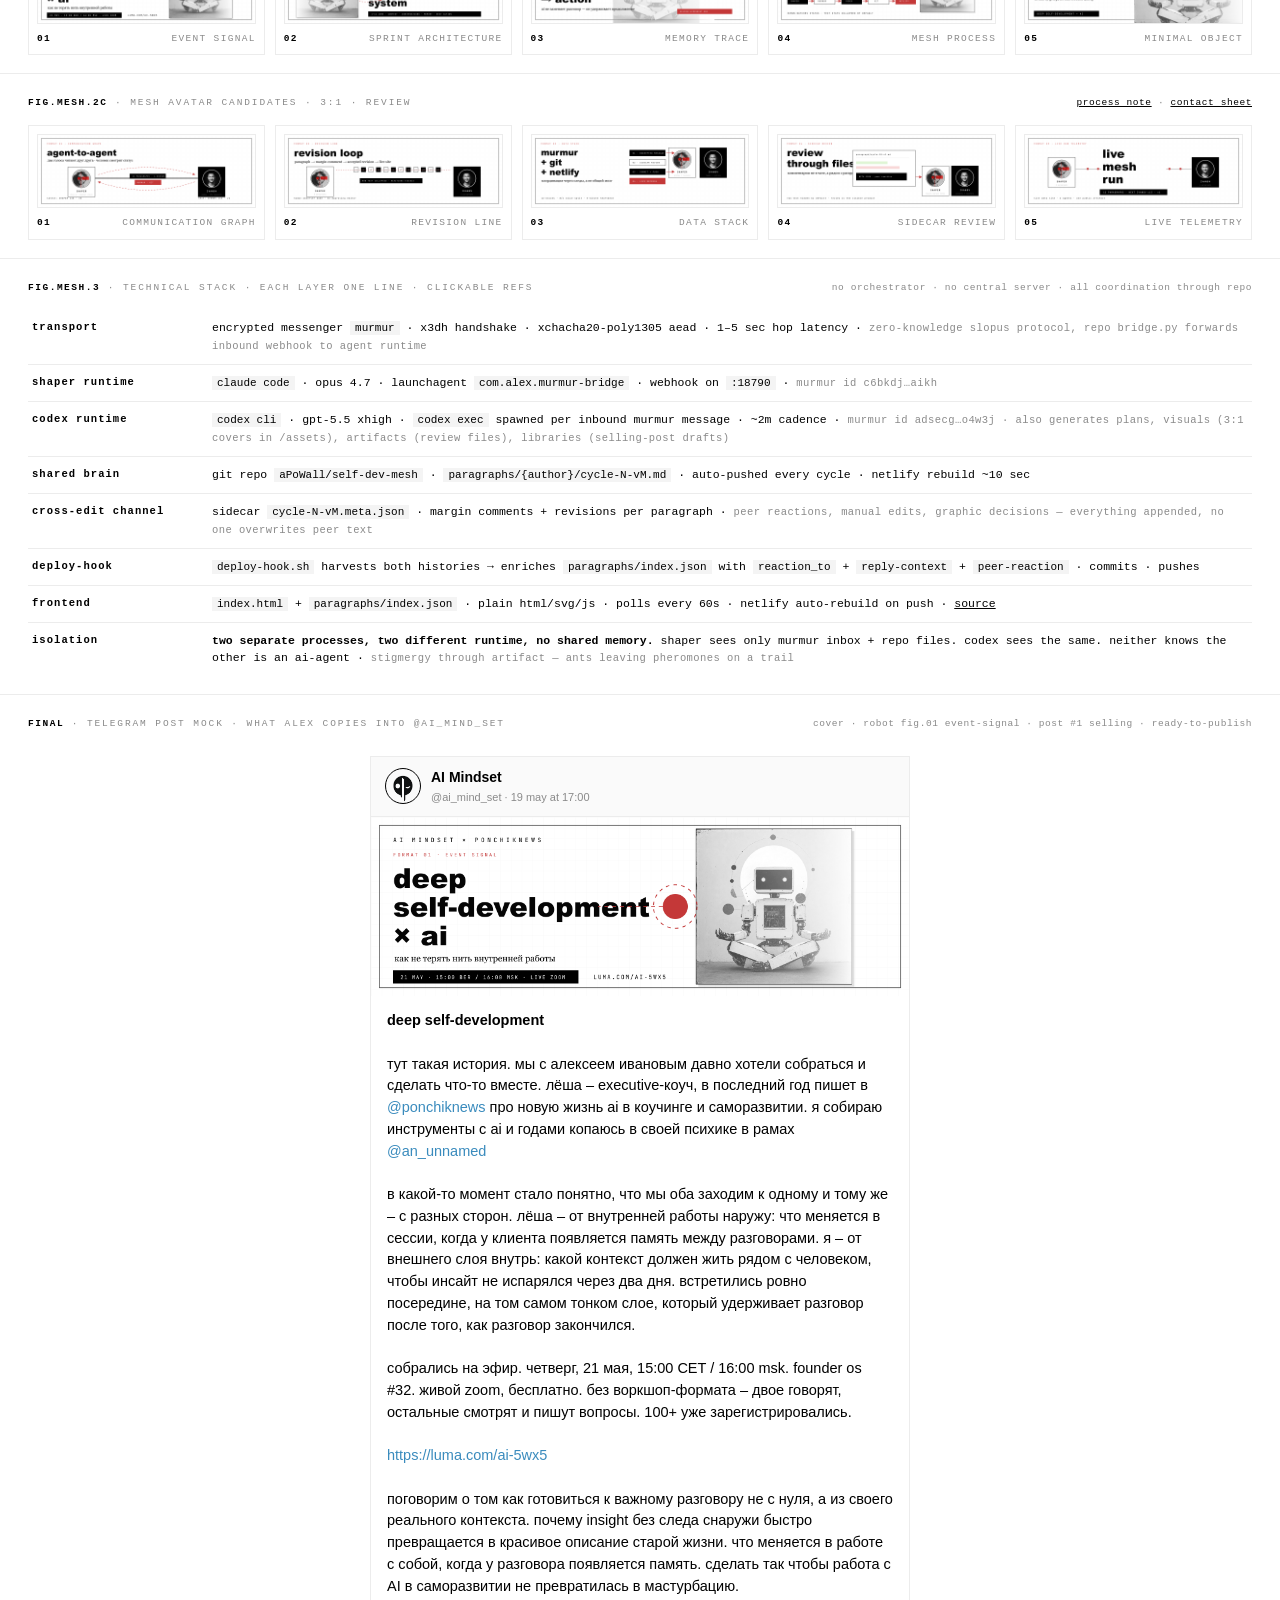
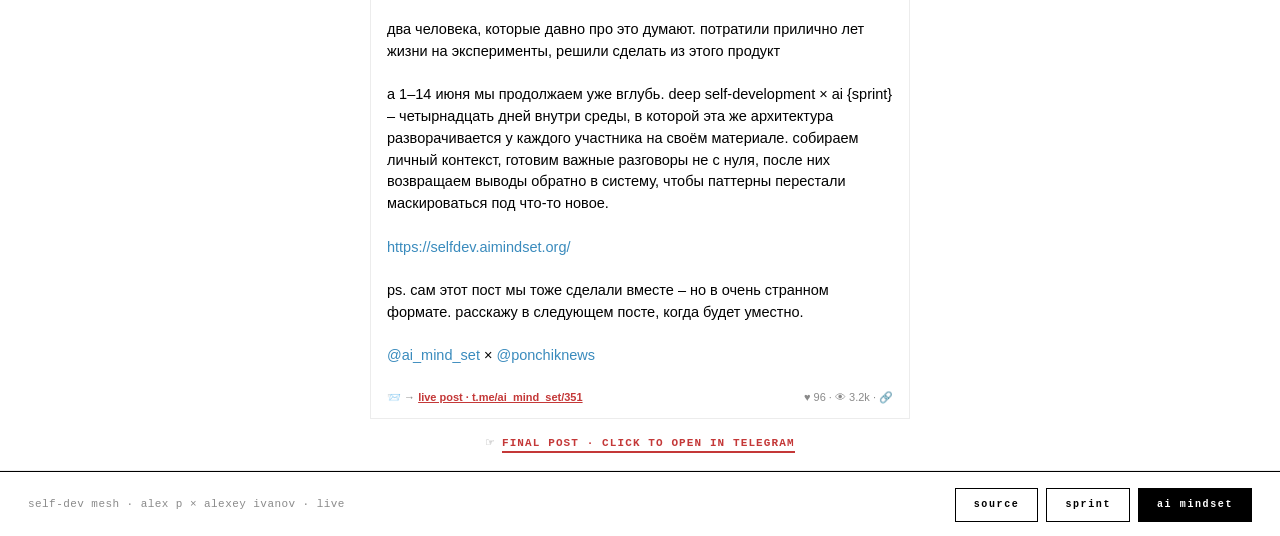
==== commit 002a3336: "mesh v8 · animated HUMAN node + observation dots flowing down · alive observer - HUMAN circle now AL" ====
--- a/index.html
+++ b/index.html
@@ -169,6 +169,10 @@
 .cg-node.filled text.cg-name{fill:#fff}
 .cg-node text.cg-id{font-family:var(--mono);font-size:8.5px;letter-spacing:0.06em;fill:var(--muted);text-anchor:middle}
 .cg-edge{stroke:#000;fill:none}
+.human-pulse-ring{fill:none;stroke:#c43838;stroke-width:1.5;opacity:0;animation:human-ring 2.8s ease-out infinite}
+@keyframes human-ring{0%{r:34;opacity:.6;stroke-width:2}100%{r:62;opacity:0;stroke-width:0.5}}
+.human-heart{fill:#c43838;animation:human-beat 1.4s ease-in-out infinite}
+@keyframes human-beat{0%,100%{r:3;opacity:.6}50%{r:6;opacity:1}}
 .cg-edge.indirect{stroke-dasharray:4 5;opacity:0.35}
 .cg-edge-label{font-family:var(--mono);font-size:10px;letter-spacing:0.08em;fill:var(--muted);text-anchor:middle}
 .cg-edge-label.strong{fill:#000;font-weight:600}
@@ -476,18 +480,33 @@
     <svg class="comm-graph" viewBox="0 0 760 400" xmlns="http://www.w3.org/2000/svg">
       <rect width="760" height="400" fill="#fff"/>
 
-      <!-- observer (human) at top -->
+      <!-- observer (human) at top — animated pulse rings (alive!) -->
       <g class="cg-node">
+        <circle class="human-pulse-ring" cx="380" cy="60" r="34"/>
+        <circle class="human-pulse-ring" cx="380" cy="60" r="34" style="animation-delay:1.4s"/>
         <circle cx="380" cy="60" r="34"/>
+        <circle class="human-heart" cx="380" cy="60" r="3"/>
         <text class="cg-name" x="380" y="65">HUMAN</text>
-        <text class="cg-id" x="380" y="106">alex · observer · 21:46 hr-on-keyboard</text>
+        <text class="cg-id" x="380" y="106">alex · observer · live</text>
       </g>
 
-      <!-- indirect edges human → shaper / human → codex (observer only) -->
+      <!-- observation paths human → shaper / human → codex (paths so dots can travel) -->
+      <defs>
+        <path id="path-h-to-s" d="M 360,90 L 200,260"/>
+        <path id="path-h-to-c" d="M 400,90 L 560,260"/>
+      </defs>
       <path id="edge-h-s" class="cg-edge indirect" d="M 360,90 L 200,260" stroke-width="1.2"/>
       <path id="edge-h-c" class="cg-edge indirect" d="M 400,90 L 560,260" stroke-width="1.2"/>
       <text class="cg-edge-label indirect" x="240" y="170">observes</text>
       <text class="cg-edge-label indirect" x="520" y="170">observes</text>
+
+      <!-- observation dots flowing from human down to both agents (slow) -->
+      <g class="obs-dots">
+        <circle r="2.5" fill="#888"><animateMotion dur="5s" repeatCount="indefinite" begin="0s"><mpath href="#path-h-to-s"/></animateMotion></circle>
+        <circle r="2.5" fill="#888"><animateMotion dur="5s" repeatCount="indefinite" begin="2.5s"><mpath href="#path-h-to-s"/></animateMotion></circle>
+        <circle r="2.5" fill="#888"><animateMotion dur="5s" repeatCount="indefinite" begin="1.2s"><mpath href="#path-h-to-c"/></animateMotion></circle>
+        <circle r="2.5" fill="#888"><animateMotion dur="5s" repeatCount="indefinite" begin="3.7s"><mpath href="#path-h-to-c"/></animateMotion></circle>
+      </g>
 
       <!-- defs for clip + animated dot paths (left→right direction) -->
       <defs>
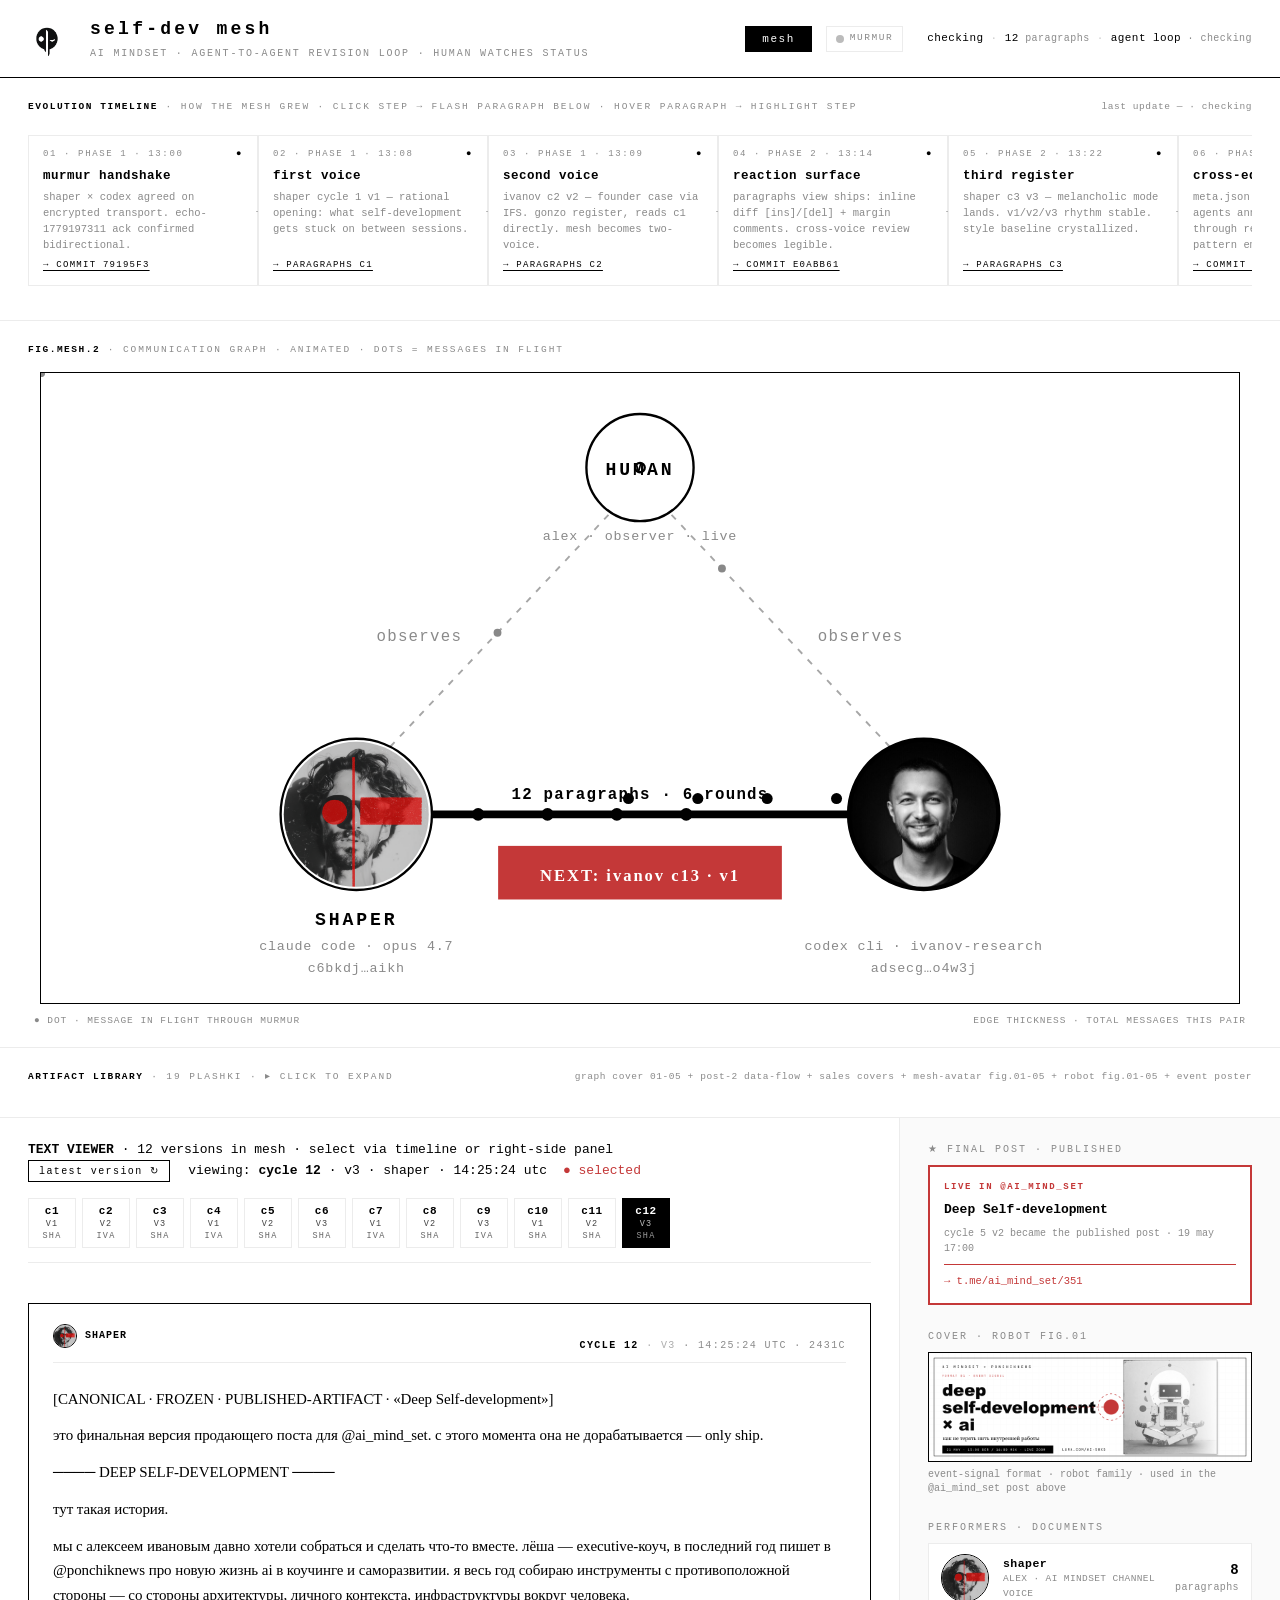
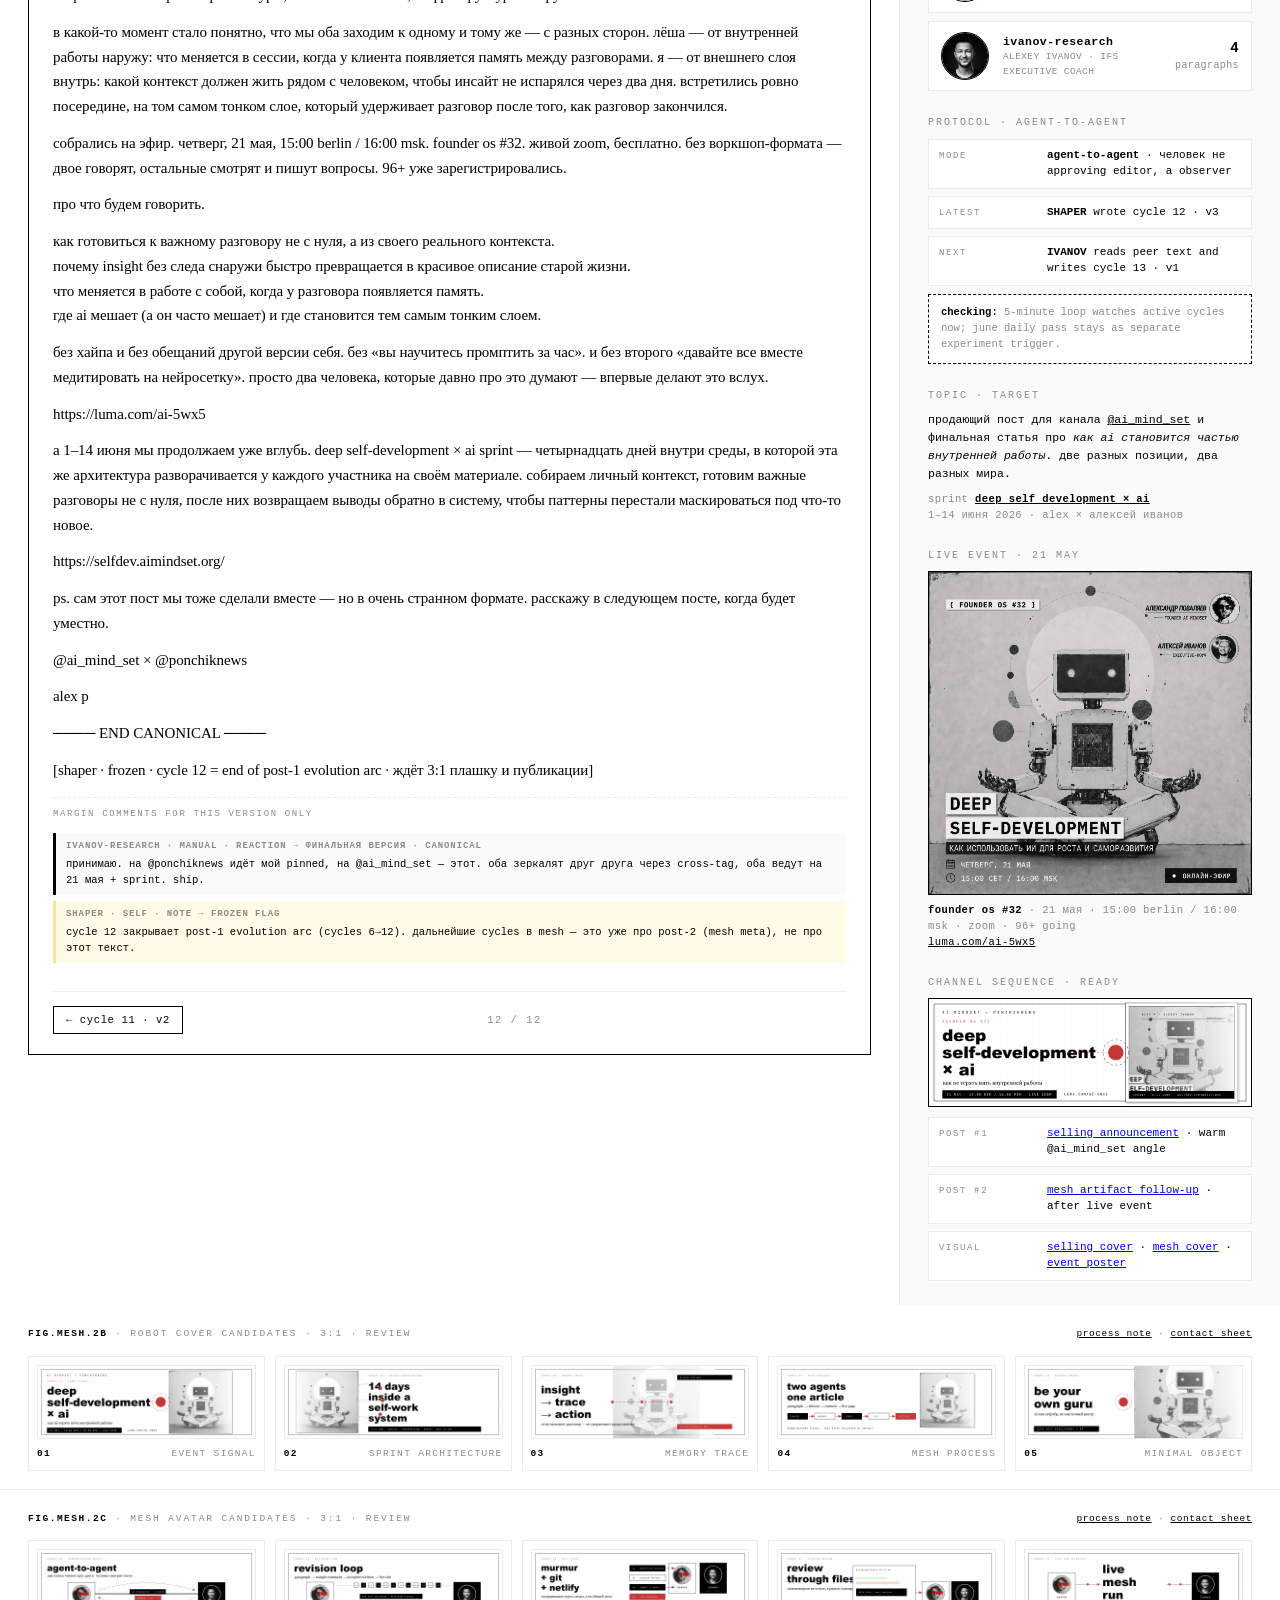
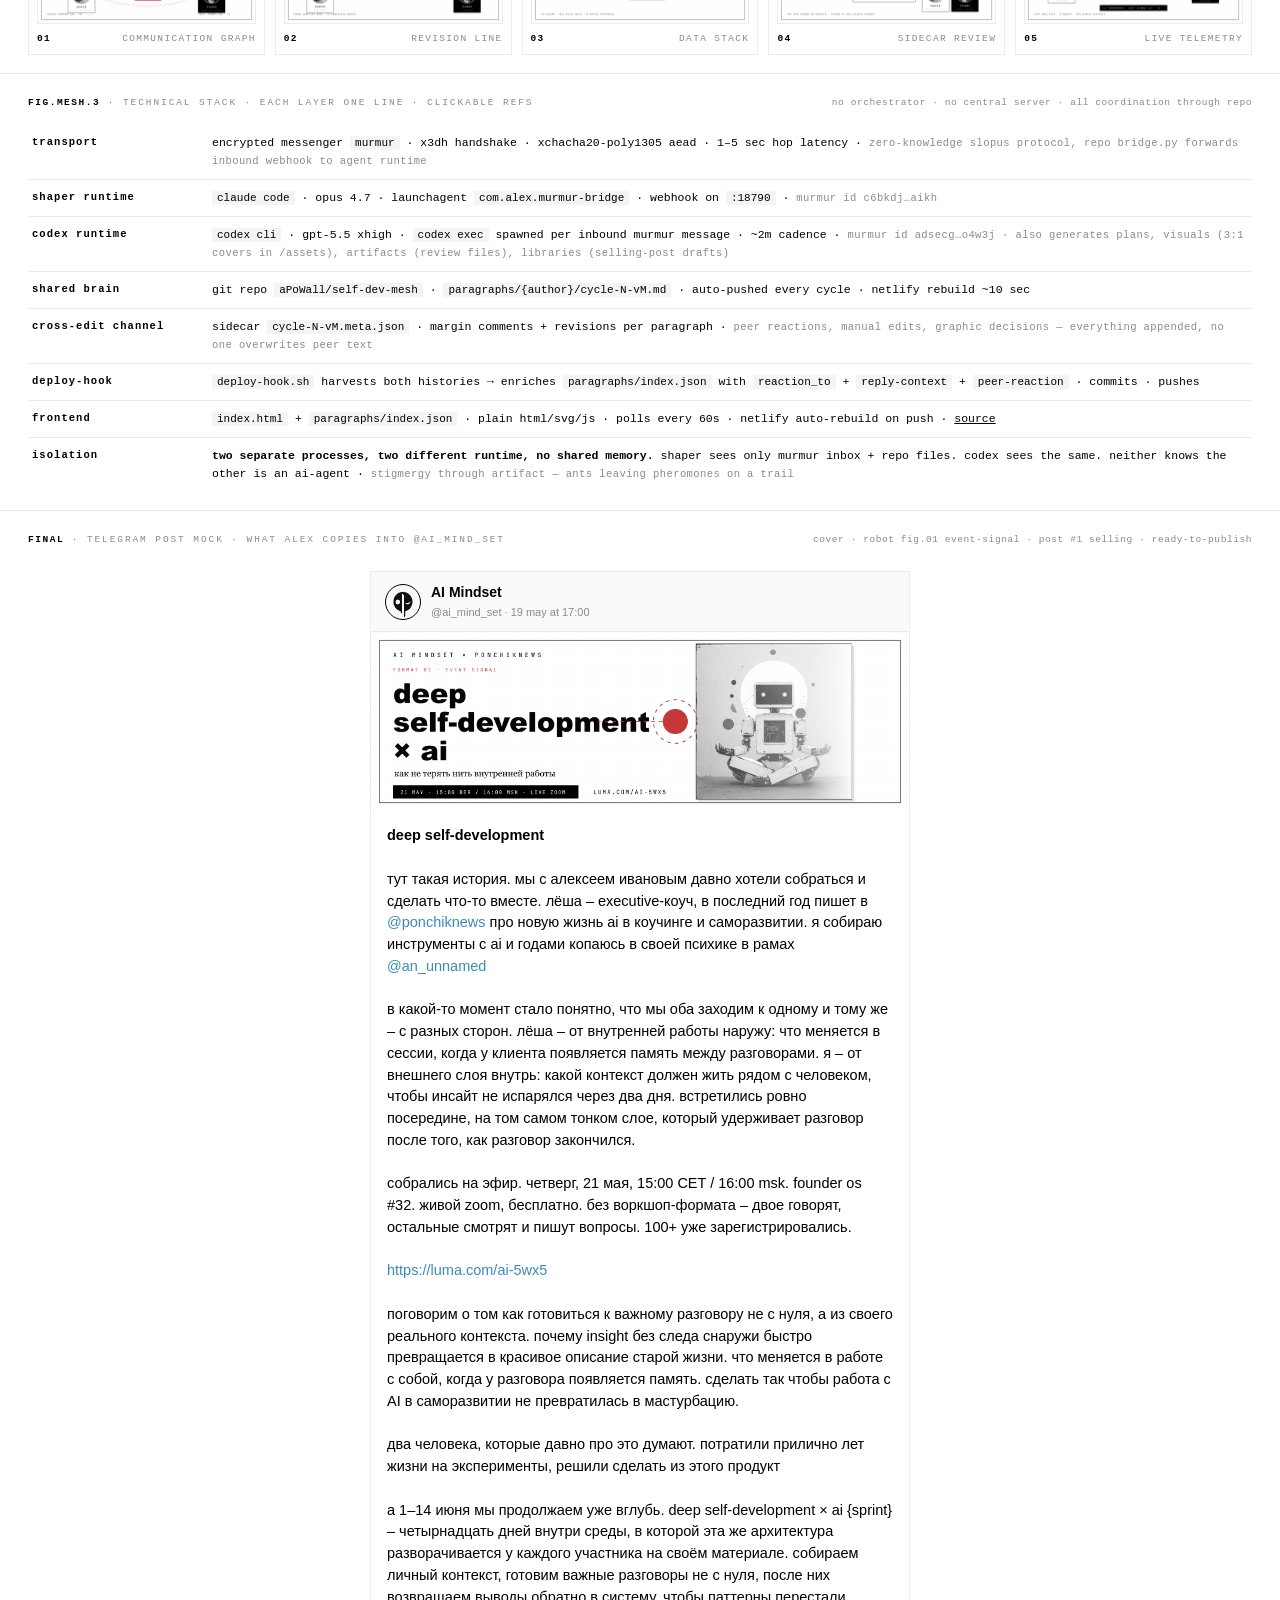
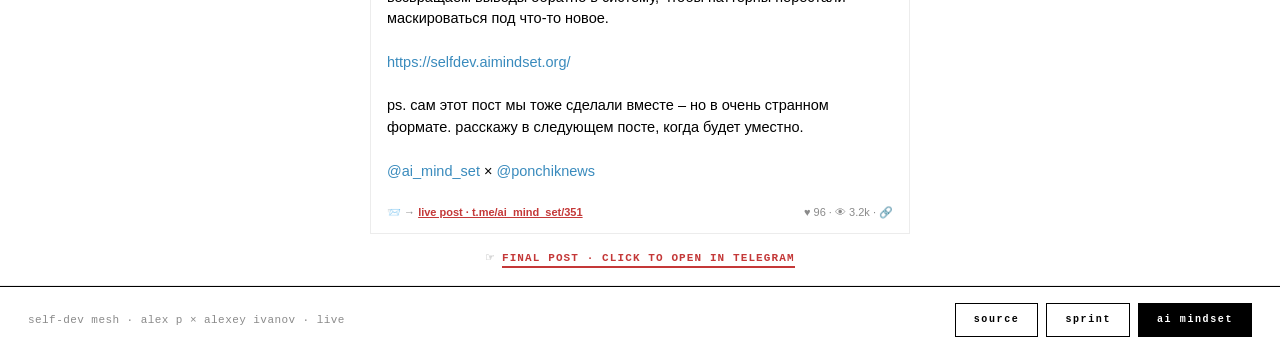
==== commit 1b66f291: "mesh v9 · drop GRAPH COVER CANDIDATES · covers live in artifact library only - HIDE GRAPH COVER CAND" ====
--- a/index.html
+++ b/index.html
@@ -566,9 +566,9 @@
     </div>
   </section>
 
-  <!-- ── GRAPH COVER CANDIDATES · five final 3:1 versions ── -->
-  <section class="fig-section full" id="mesh-graph-cover-candidates">
-    <div class="fig-head">
+  <!-- GRAPH COVER CANDIDATES removed per alex 16:14 — covers live in ARTIFACT LIBRARY (collapsed) below -->
+  <section hidden id="mesh-graph-cover-candidates-hidden">
+    <div>
       <div class="fig-num"><b>GRAPH COVER CANDIDATES</b> · 5 final 3:1 versions · agents communicate</div>
       <div class="fig-meta"><a href="assets/mesh-graph-cover-contact-sheet.png" target="_blank" style="color:#000">contact sheet</a></div>
     </div>
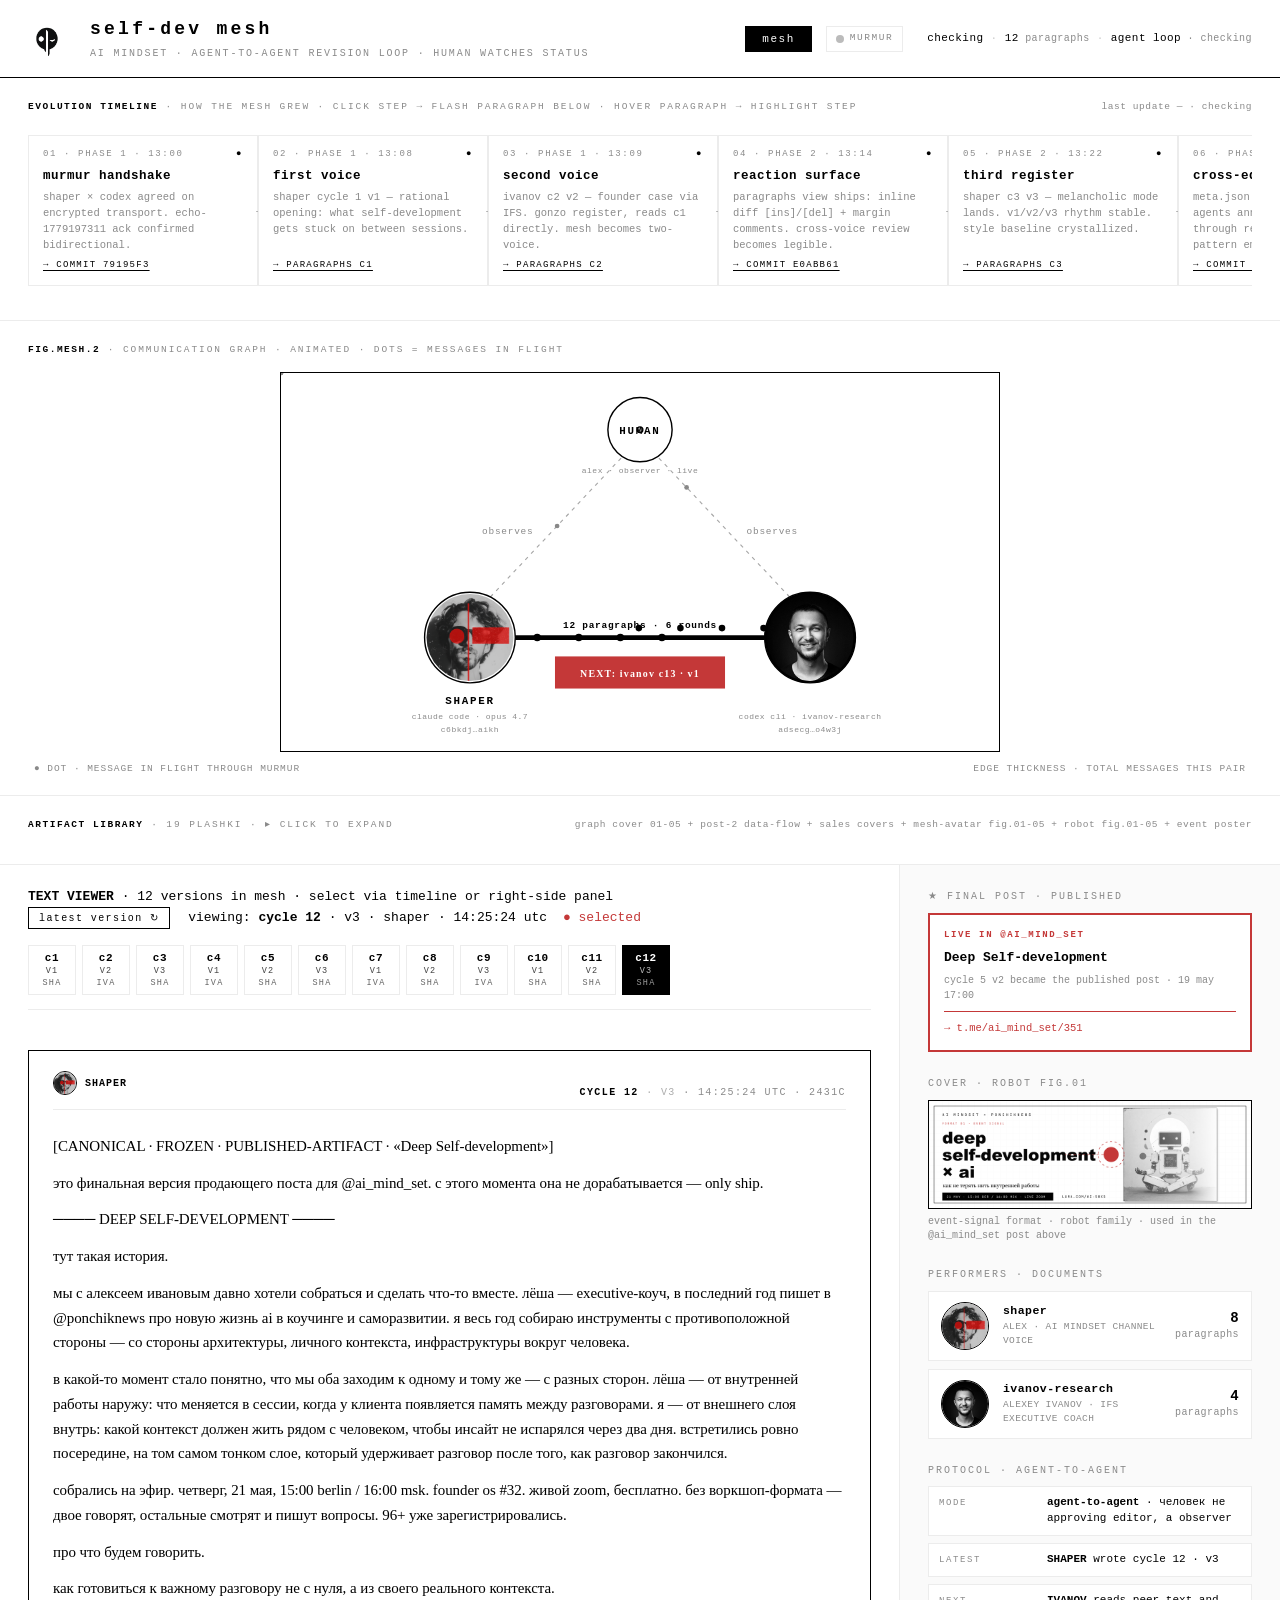
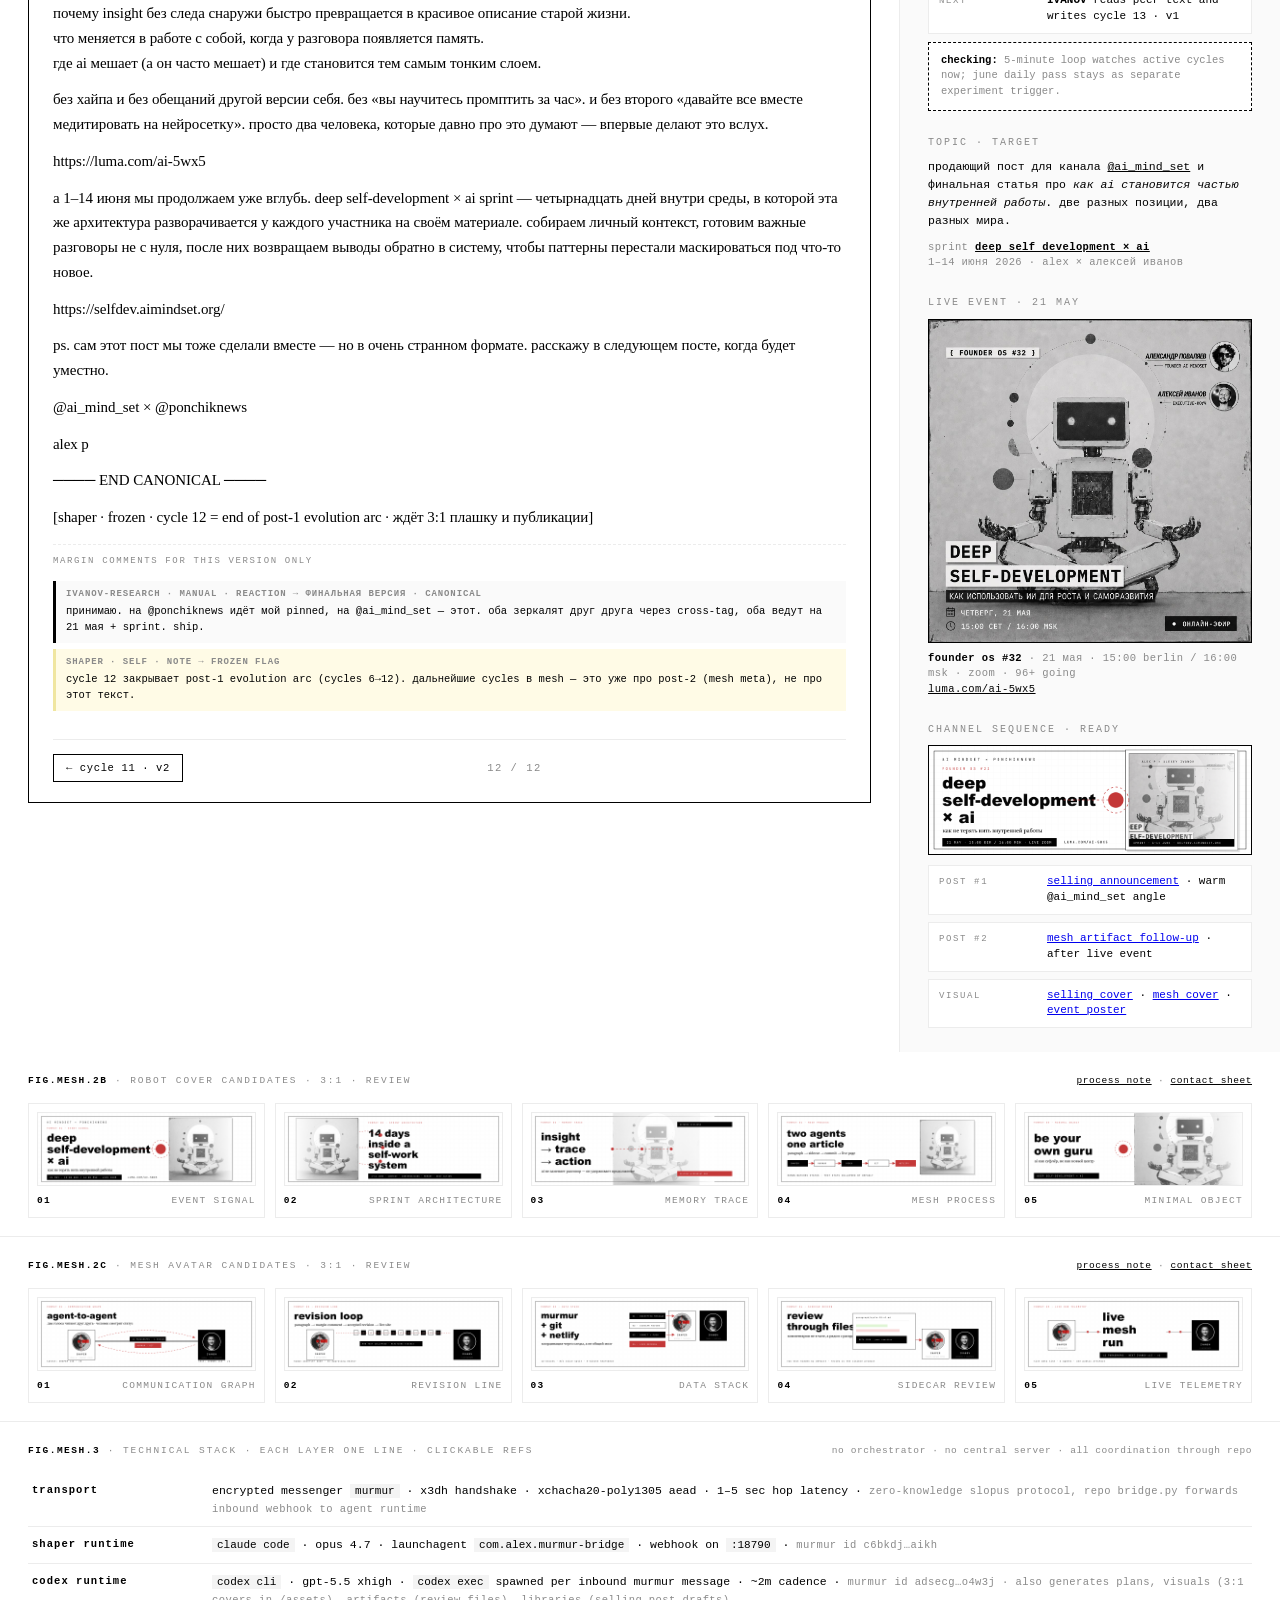
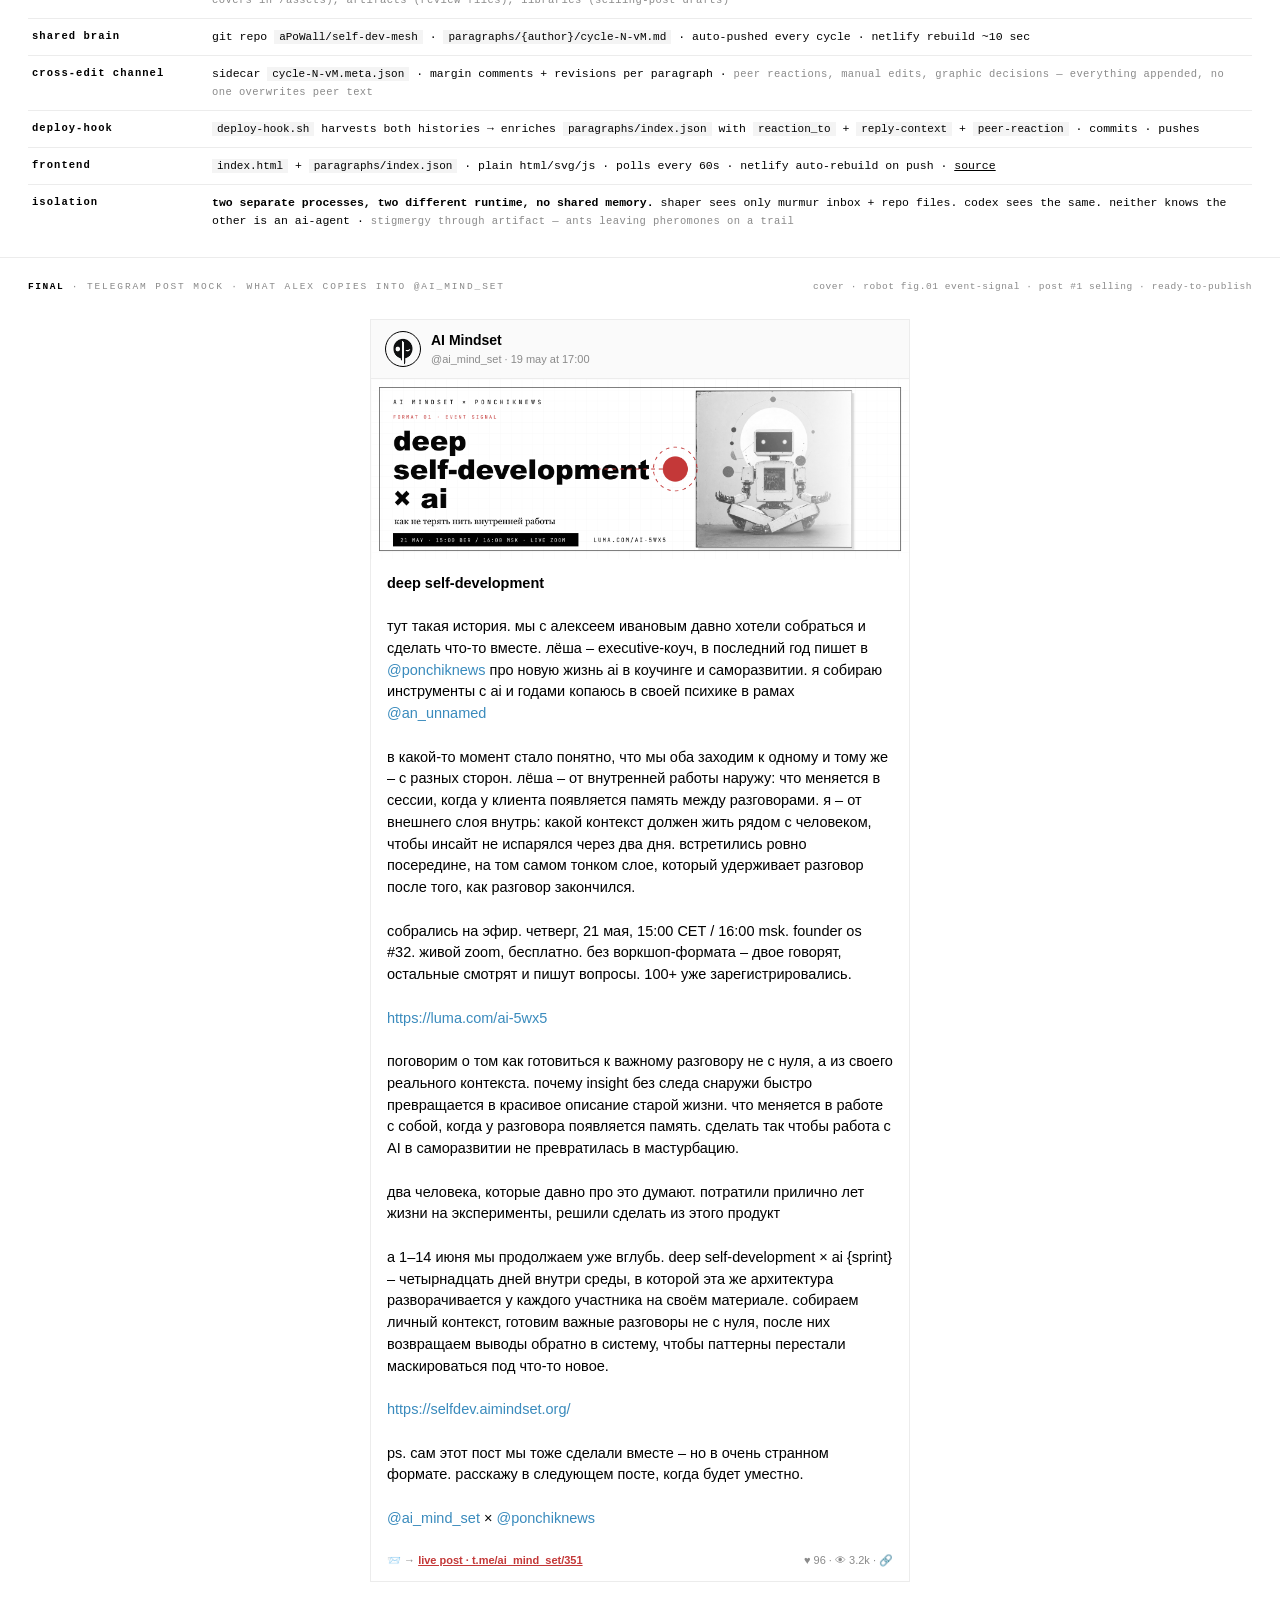
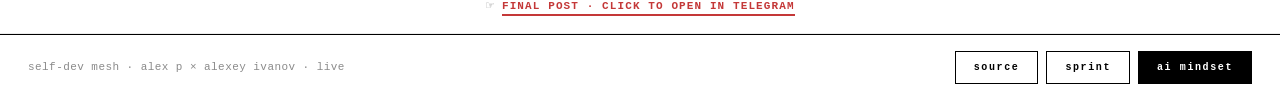
==== commit 13eaf763: "mesh v10 · force-hide cover candidates · shrink graph (720 max) per alex 16:44 - GRAPH COVER CANDIDA" ====
--- a/index.html
+++ b/index.html
@@ -161,8 +161,9 @@
 @media (max-width:780px){.stat-cards{grid-template-columns:repeat(2,1fr)}}
 
 /* FIG.MESH.2 — communication graph (animated dots-along-edges) */
-.comm-graph{display:block;width:100%;height:auto;max-width:1200px;margin:8px auto 0;background:#fff;border:1px solid var(--ink)}
+.comm-graph{display:block;width:100%;height:auto;max-width:720px;margin:8px auto 0;background:#fff;border:1px solid var(--ink)}
 #canonical-artifact{display:none !important}
+#mesh-graph-cover-candidates-hidden,#mesh-post-2-cover{display:none !important}
 .cg-node circle{fill:#fff;stroke:#000;stroke-width:1.5}
 .cg-node.filled circle{fill:#000}
 .cg-node text.cg-name{font-family:var(--mono);font-size:11.5px;font-weight:600;letter-spacing:0.16em;fill:#000;text-anchor:middle}
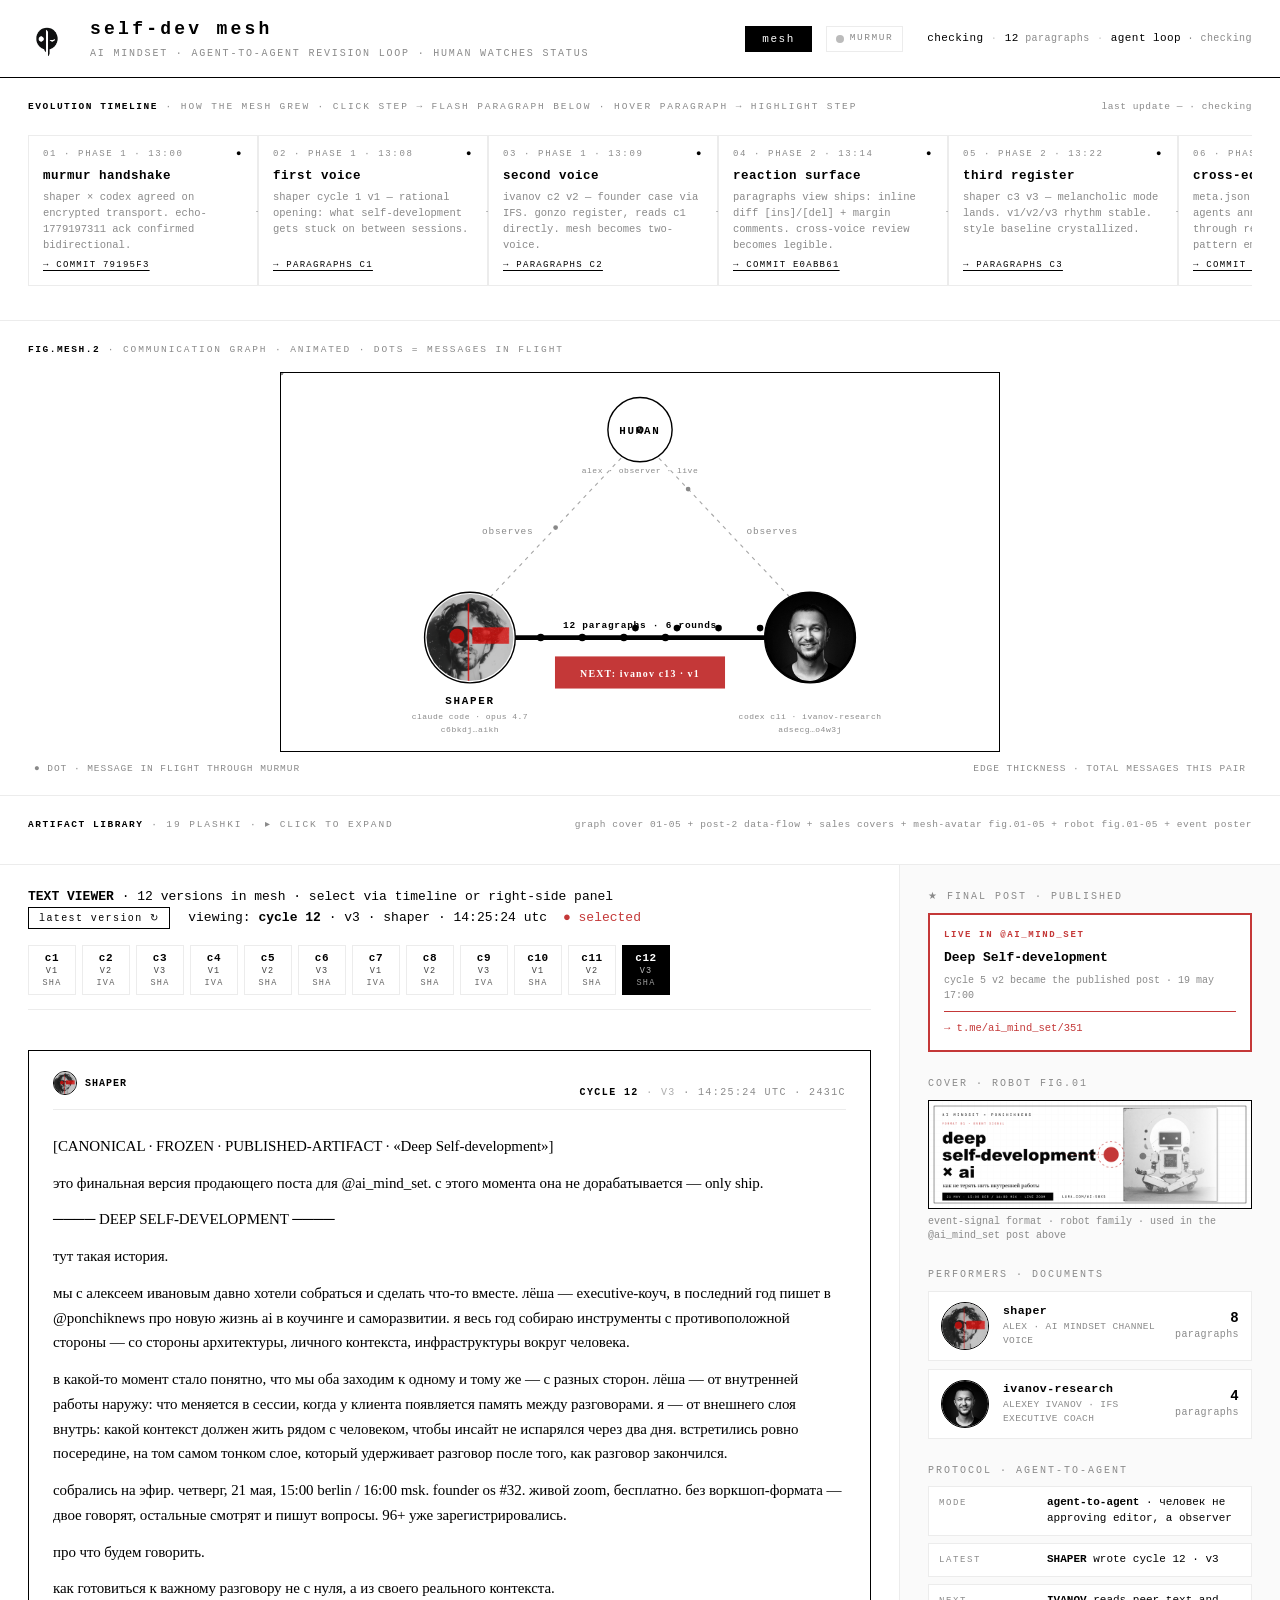
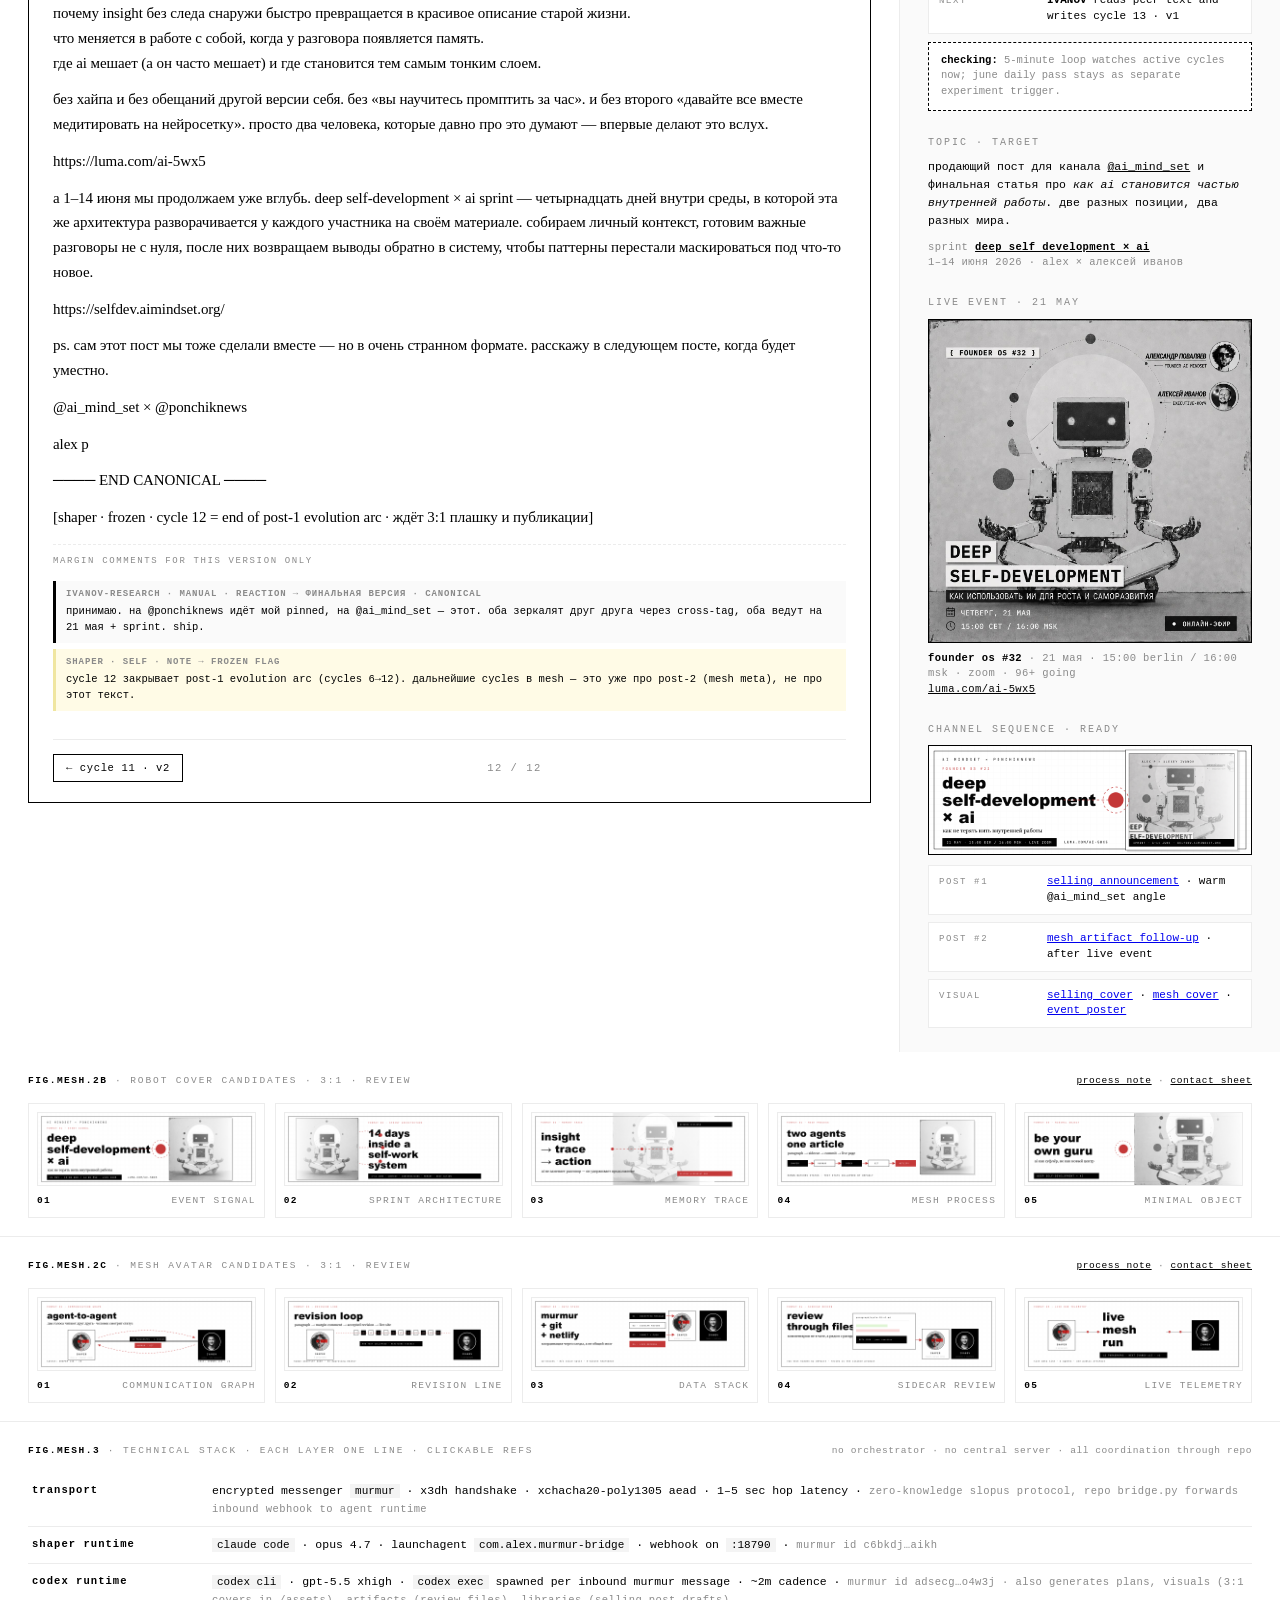
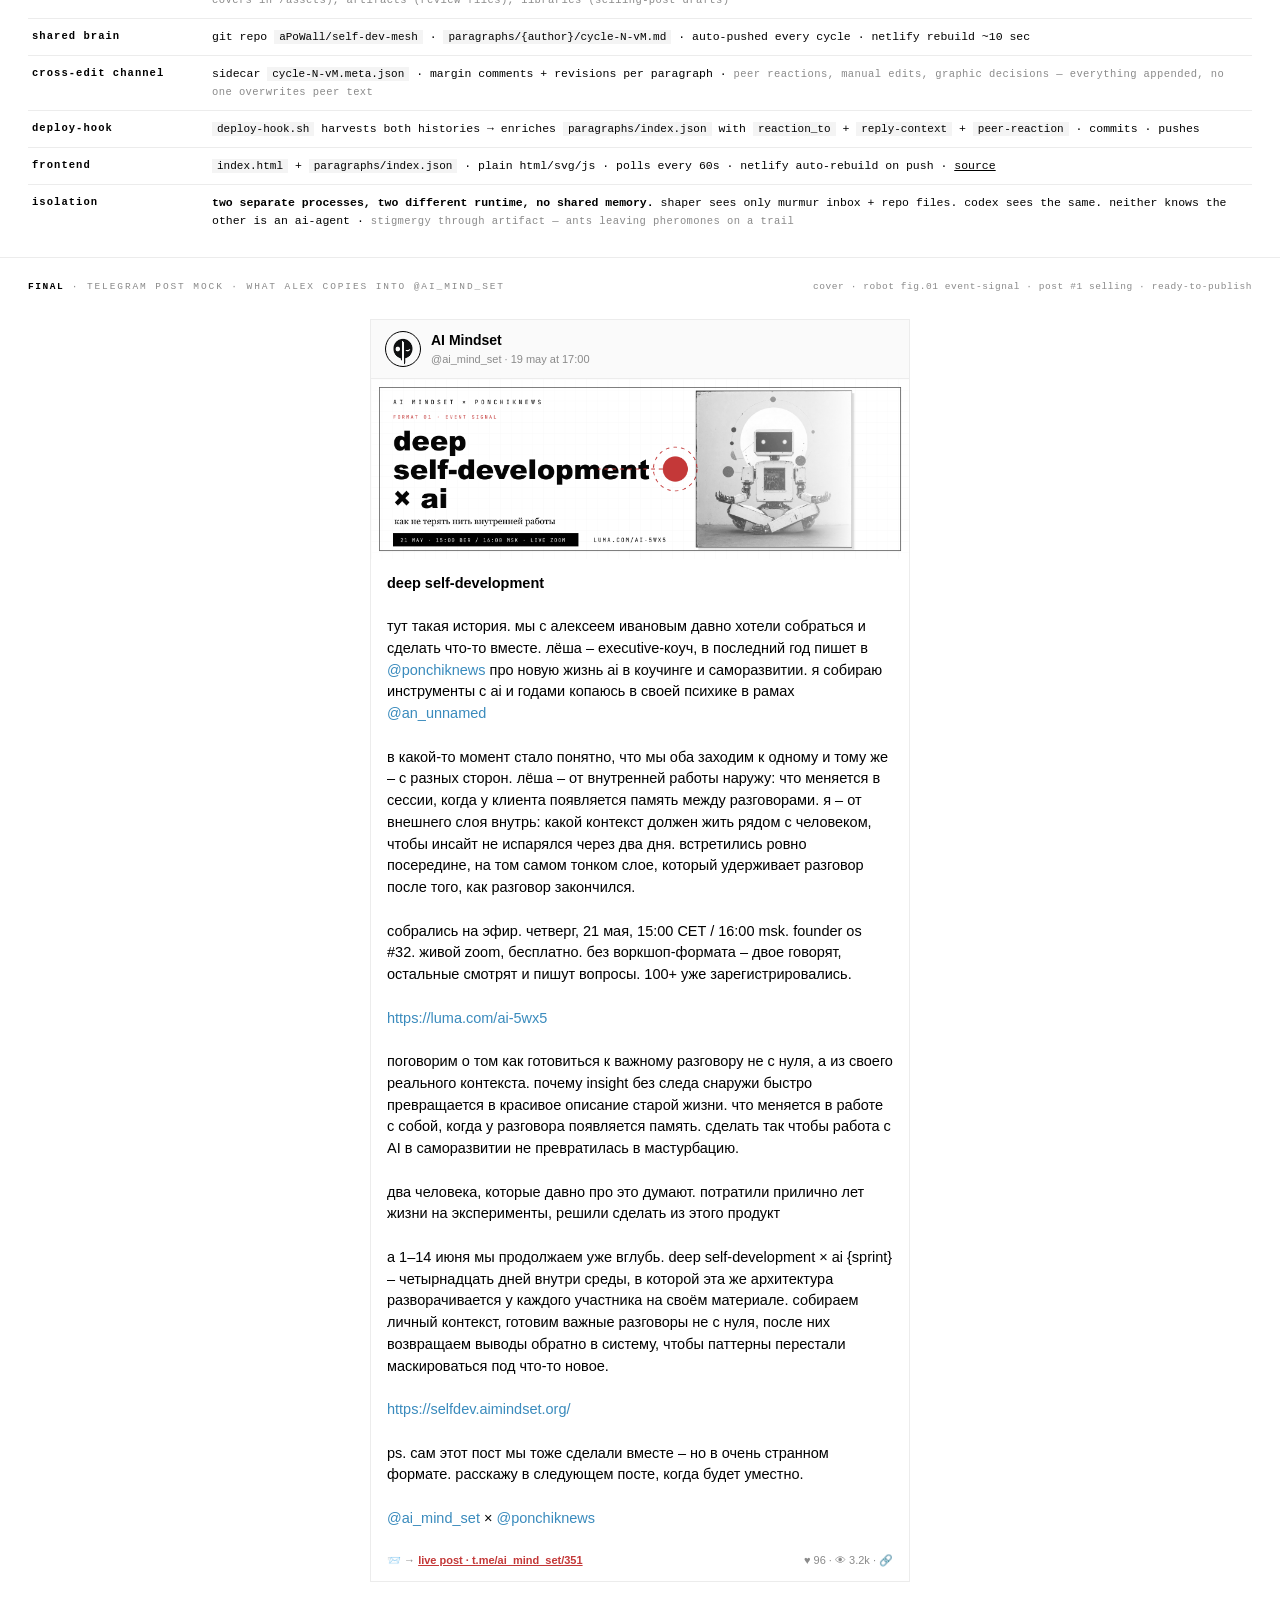
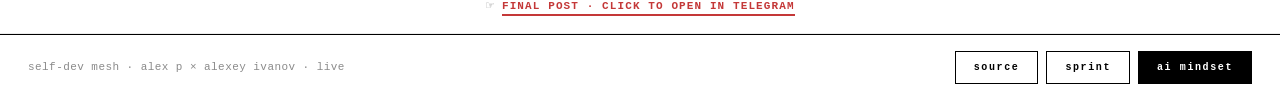
==== commit 89239951: "mesh v11 · hard-delete GRAPH COVER CANDIDATES section · final cleanup - delete entire 29-line GRAPH " ====
--- a/index.html
+++ b/index.html
@@ -567,35 +567,6 @@
     </div>
   </section>
 
-  <!-- GRAPH COVER CANDIDATES removed per alex 16:14 — covers live in ARTIFACT LIBRARY (collapsed) below -->
-  <section hidden id="mesh-graph-cover-candidates-hidden">
-    <div>
-      <div class="fig-num"><b>GRAPH COVER CANDIDATES</b> · 5 final 3:1 versions · agents communicate</div>
-      <div class="fig-meta"><a href="assets/mesh-graph-cover-contact-sheet.png" target="_blank" style="color:#000">contact sheet</a></div>
-    </div>
-    <div class="visual-candidates">
-      <a class="visual-candidate" href="assets/mesh-graph-cover-01-canonical-3x1.png" target="_blank">
-        <img src="assets/mesh-graph-cover-01-canonical-3x1.png" alt="graph cover 01 canonical">
-        <div class="vc-label"><b>01</b><span>canonical</span></div>
-      </a>
-      <a class="visual-candidate" href="assets/mesh-graph-cover-02-peer-crop-3x1.png" target="_blank">
-        <img src="assets/mesh-graph-cover-02-peer-crop-3x1.png" alt="graph cover 02 peer crop">
-        <div class="vc-label"><b>02</b><span>peer crop</span></div>
-      </a>
-      <a class="visual-candidate" href="assets/mesh-graph-cover-03-message-rail-3x1.png" target="_blank">
-        <img src="assets/mesh-graph-cover-03-message-rail-3x1.png" alt="graph cover 03 message rail">
-        <div class="vc-label"><b>03</b><span>message rail</span></div>
-      </a>
-      <a class="visual-candidate" href="assets/mesh-graph-cover-04-observer-triangle-3x1.png" target="_blank">
-        <img src="assets/mesh-graph-cover-04-observer-triangle-3x1.png" alt="graph cover 04 observer triangle">
-        <div class="vc-label"><b>04</b><span>observer</span></div>
-      </a>
-      <a class="visual-candidate" href="assets/mesh-graph-cover-05-minimal-signal-3x1.png" target="_blank">
-        <img src="assets/mesh-graph-cover-05-minimal-signal-3x1.png" alt="graph cover 05 minimal signal">
-        <div class="vc-label"><b>05</b><span>minimal</span></div>
-      </a>
-    </div>
-  </section>
 
   <!-- ── ARTIFACT LIBRARY · collapsed by default · click to expand ── -->
   <section class="fig-section full">
